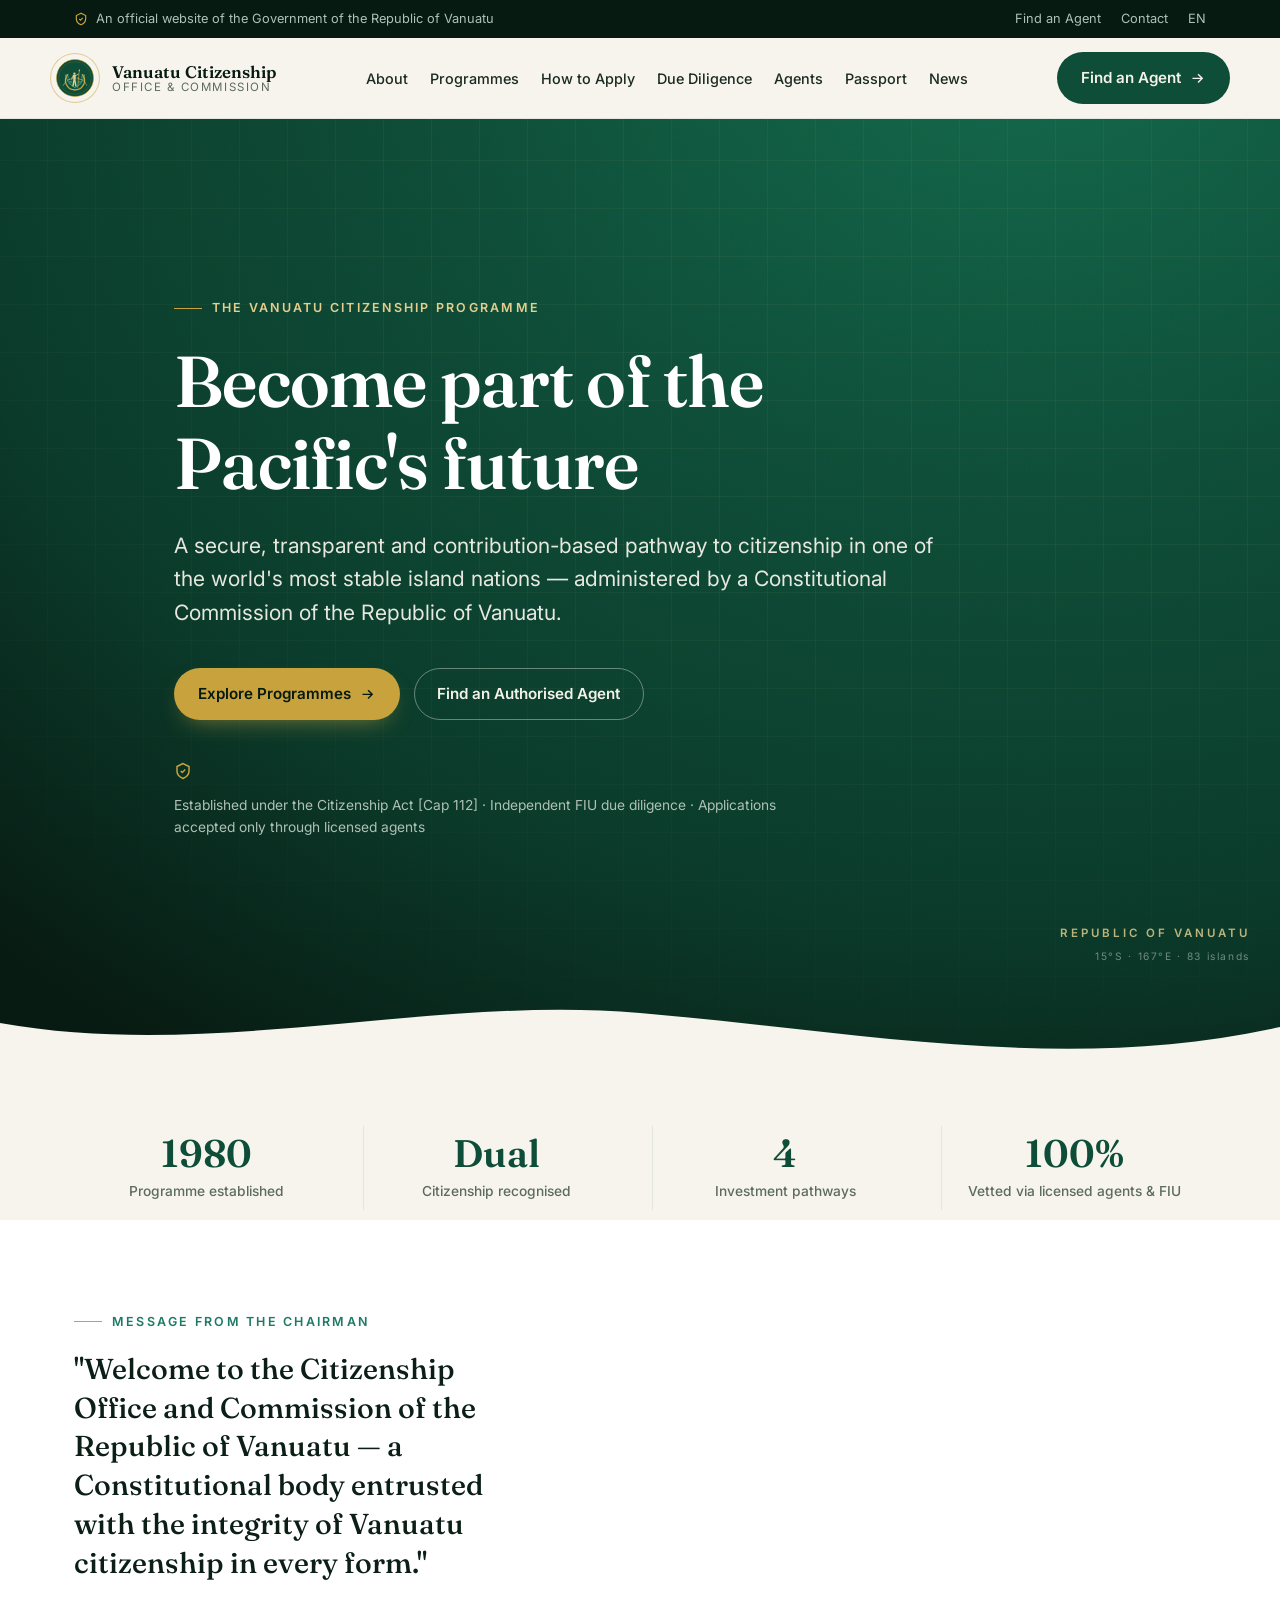
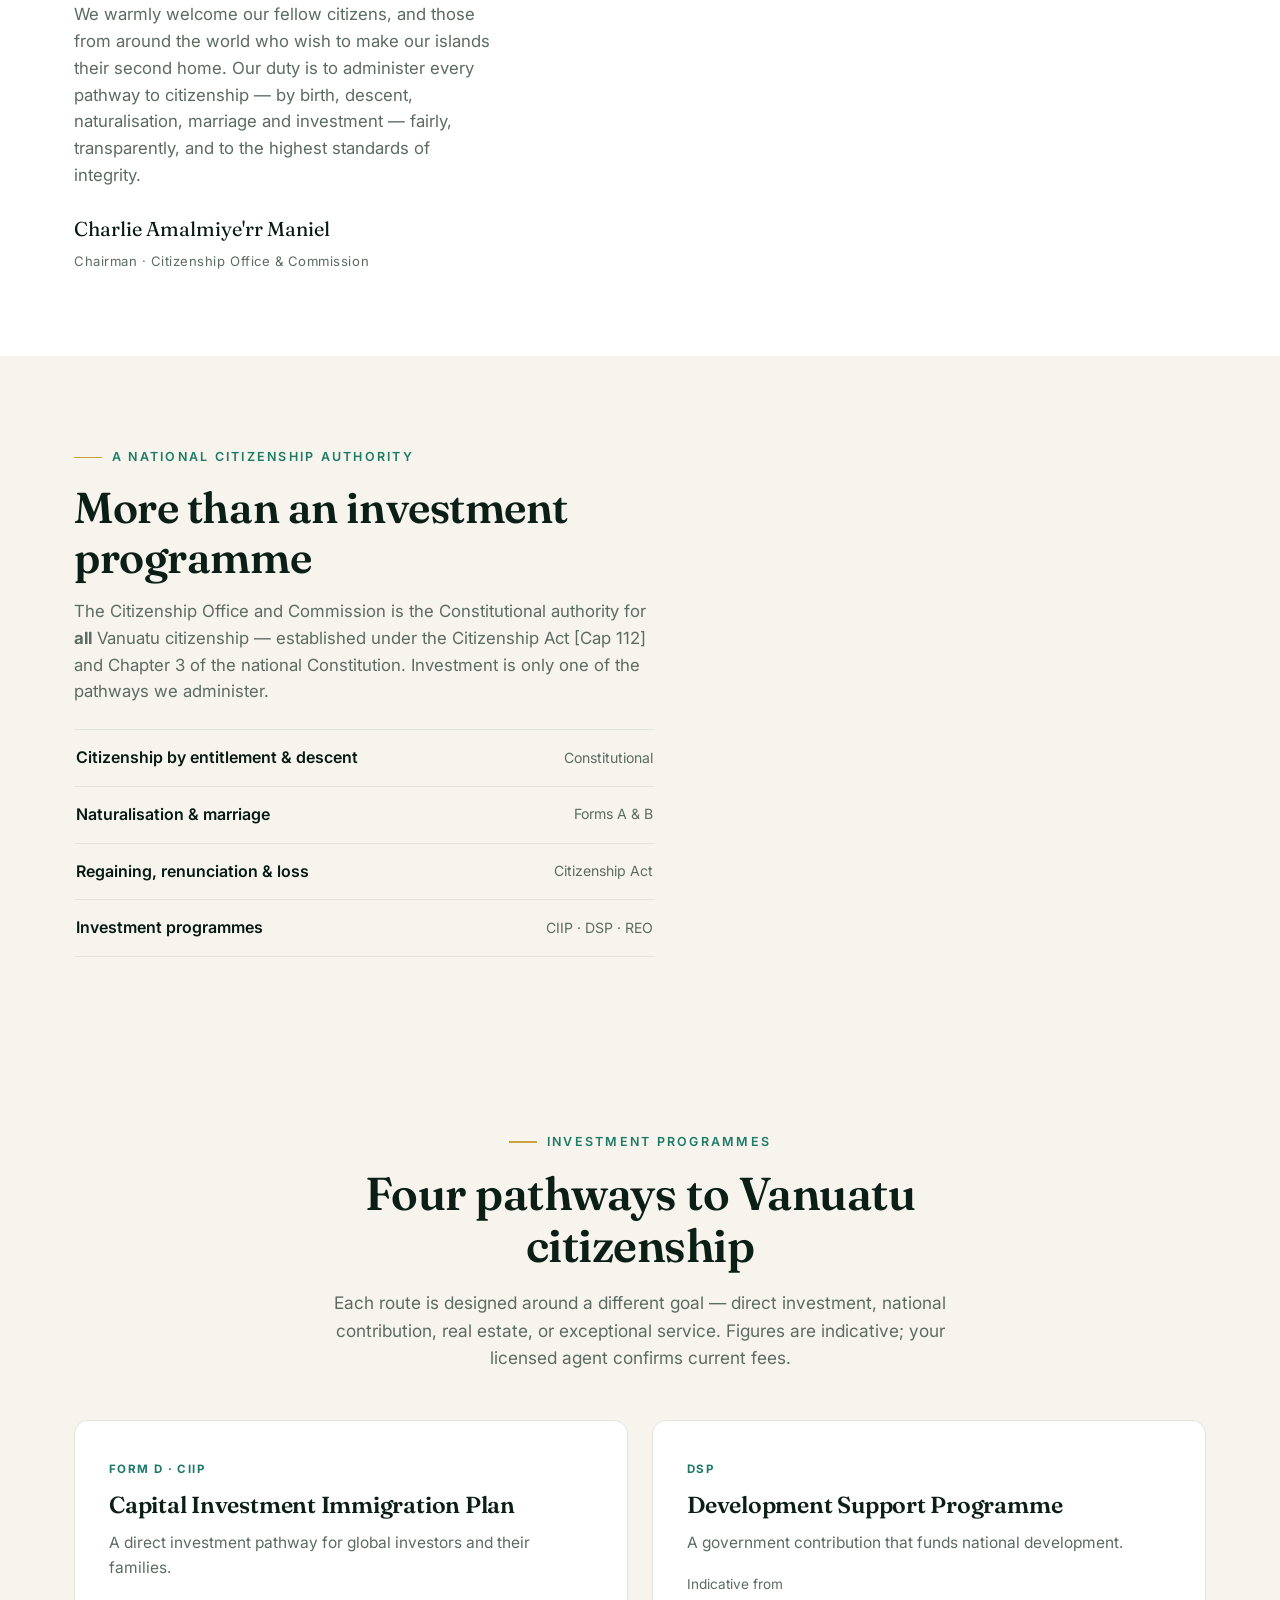
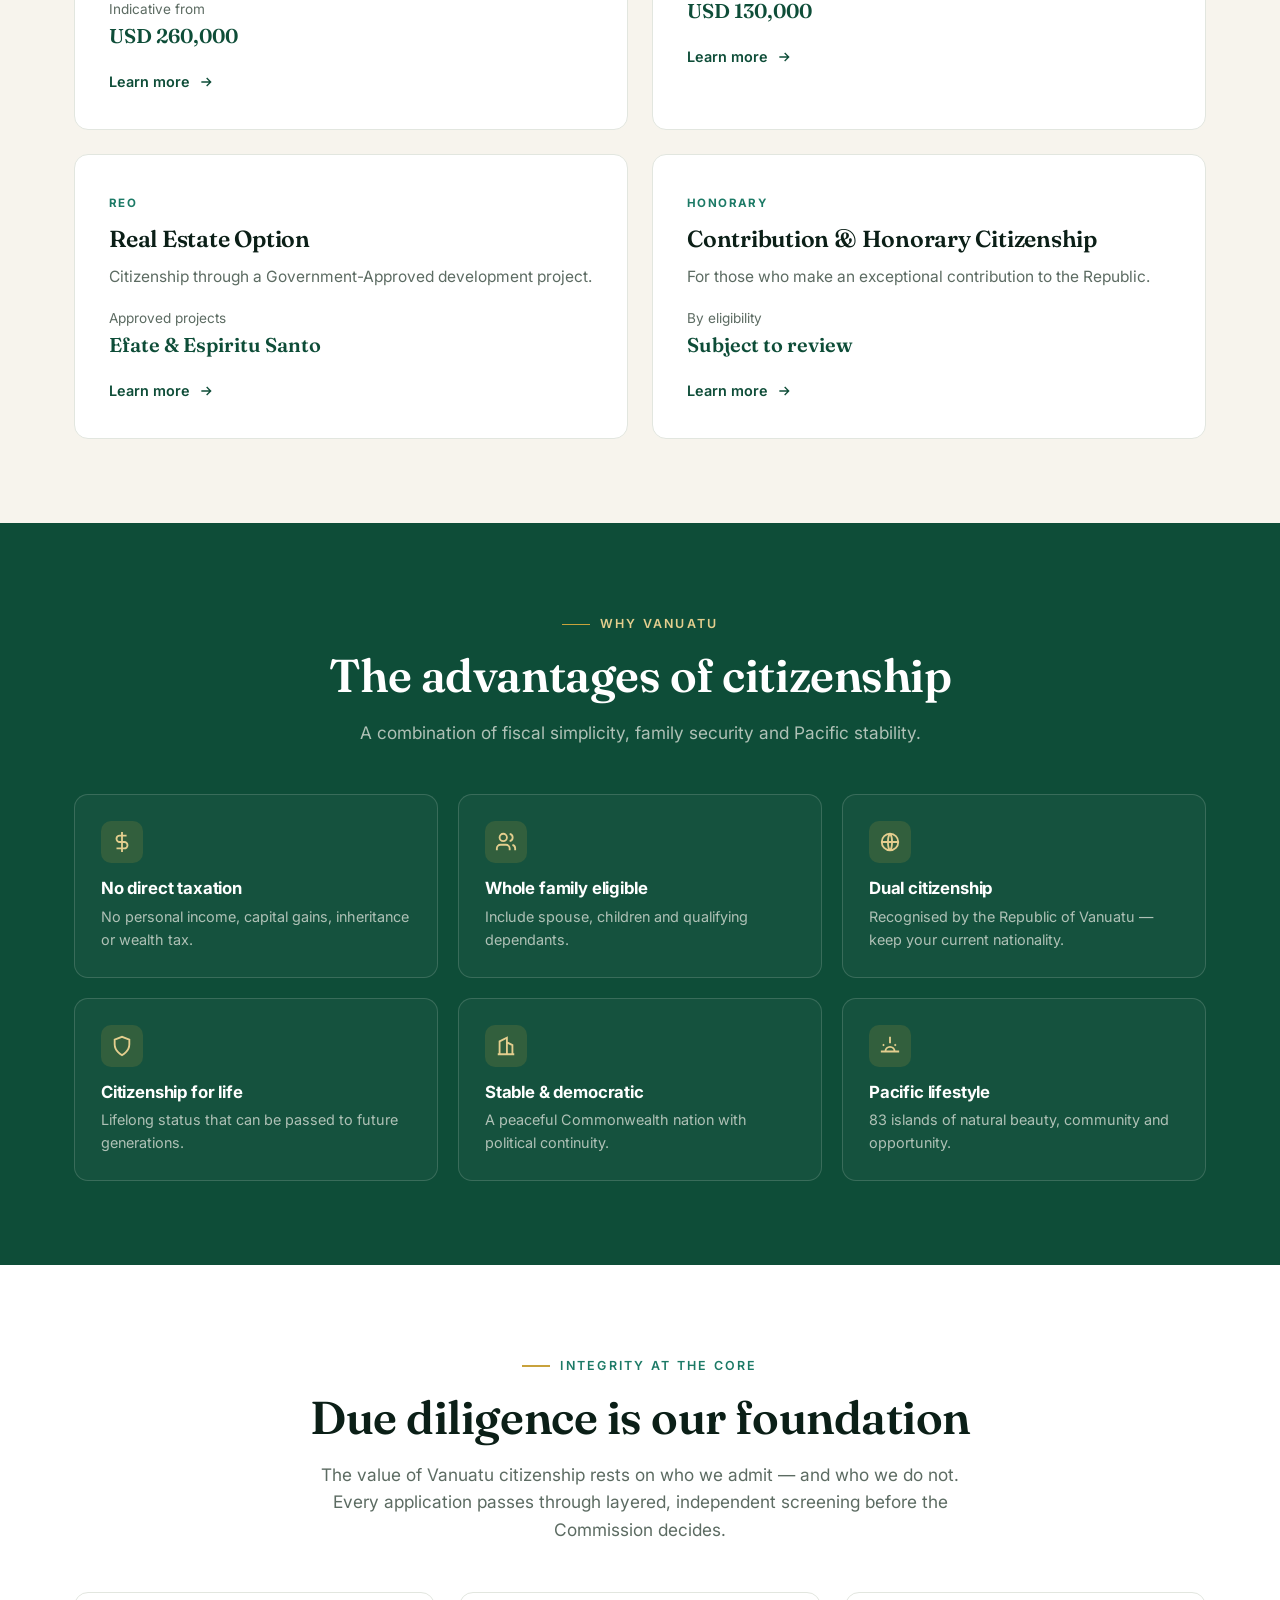
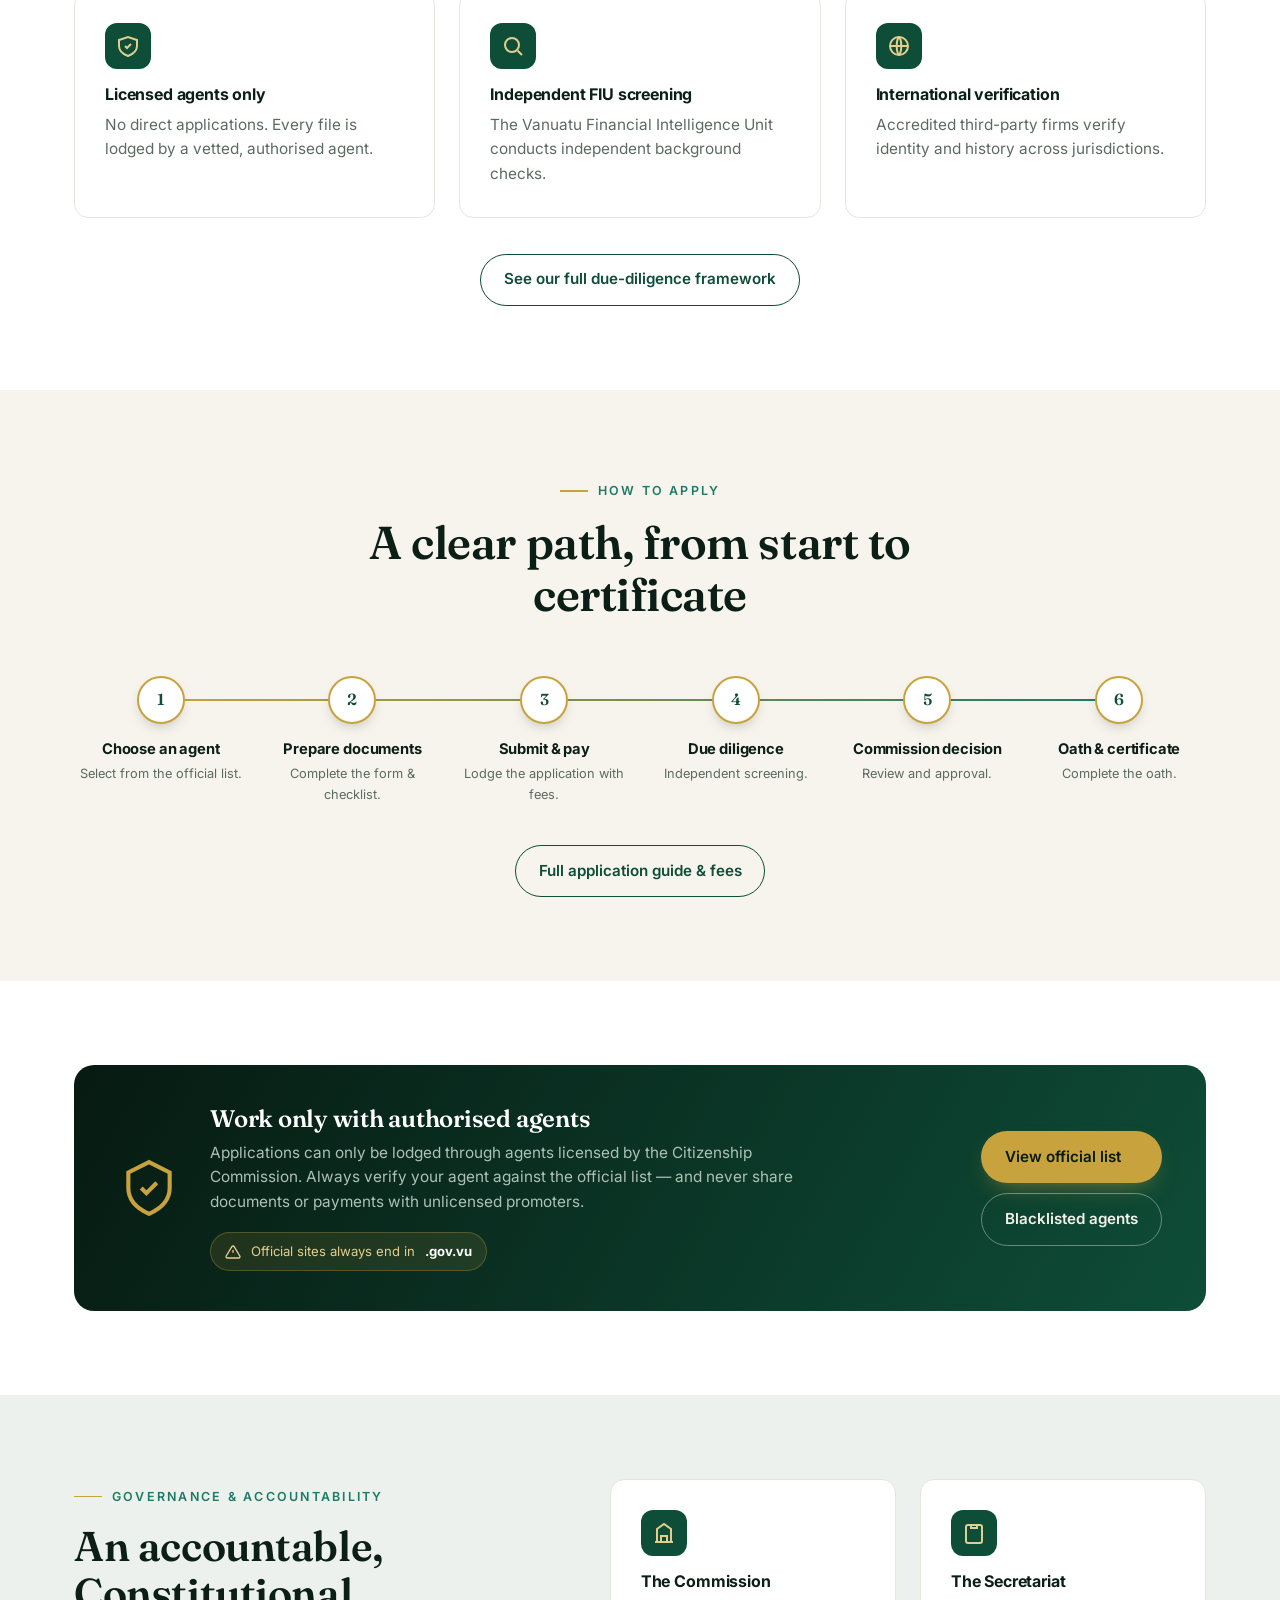
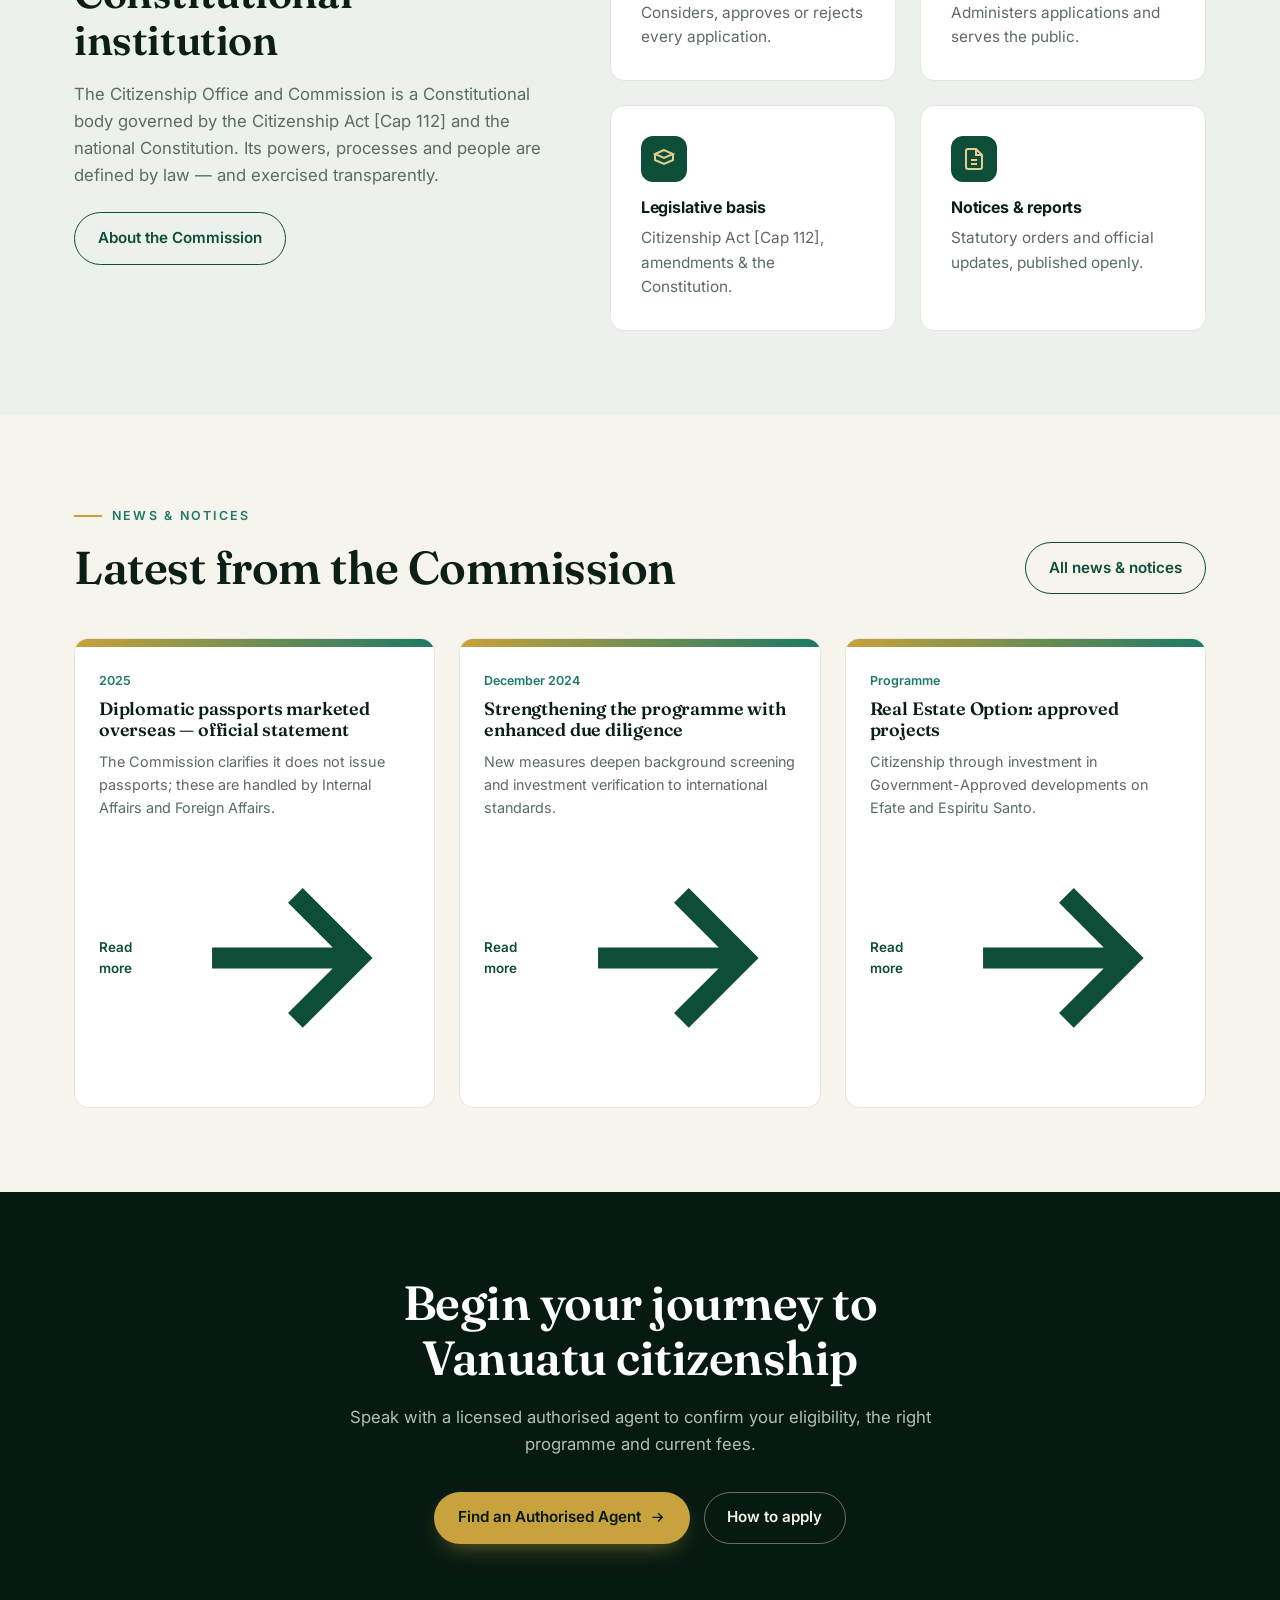
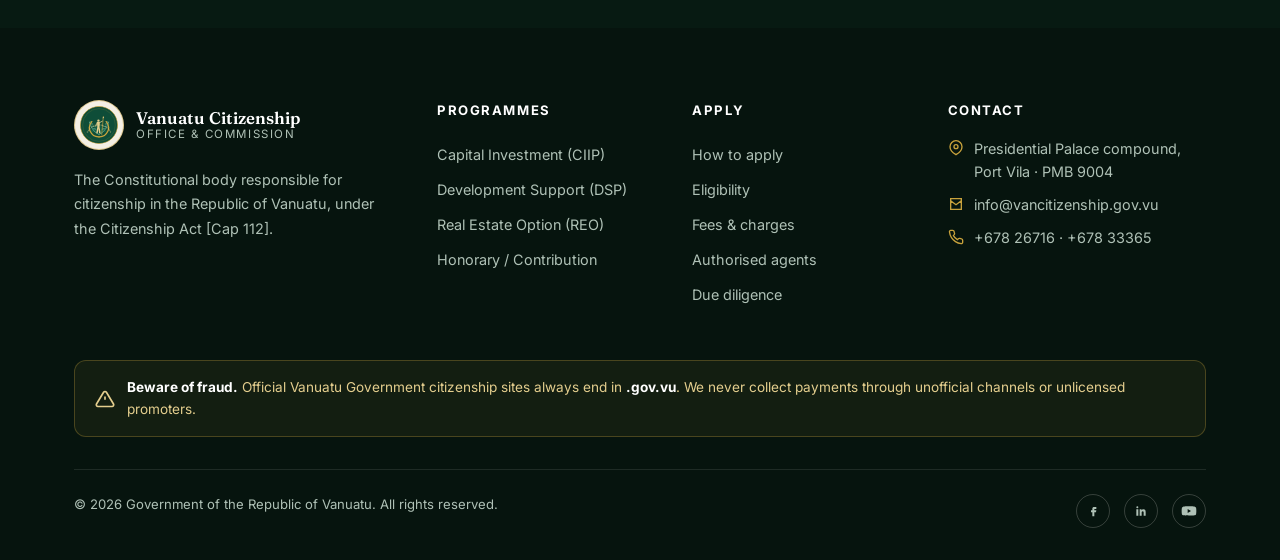
==== index.html @ 95df0a46 "Vanuatu Citizenship Office website — initial redesign" ====
<!DOCTYPE html>
<html lang="en">
<head>
<meta charset="UTF-8" />
<meta name="viewport" content="width=device-width, initial-scale=1.0" />
<title>Vanuatu Citizenship Programme — Citizenship Office &amp; Commission</title>
<meta name="description" content="The official Vanuatu Citizenship Programme — a secure, transparent and contribution-based pathway to citizenship in the Republic of Vanuatu. A Constitutional Commission under the Citizenship Act [Cap 112]." />
<link rel="preconnect" href="https://fonts.googleapis.com" />
<link rel="preconnect" href="https://fonts.gstatic.com" crossorigin />
<link href="https://fonts.googleapis.com/css2?family=Fraunces:opsz,wght@9..144,400;9..144,500;9..144,600;9..144,700&family=Inter:wght@400;500;600;700&display=swap" rel="stylesheet" />
<link rel="stylesheet" href="assets/styles.css" />
</head>
<body>
<a class="skip" href="#main">Skip to content</a>

<!-- Government utility bar -->
<div class="gov">
  <div class="container">
    <span class="gov-official">
      <svg viewBox="0 0 24 24" fill="none" stroke="currentColor" stroke-width="2"><path d="M12 2 4 6v6c0 5 3.5 8 8 10 4.5-2 8-5 8-10V6l-8-4Z"/><path d="m9 12 2 2 4-4"/></svg>
      An official website of the Government of the Republic of Vanuatu
    </span>
    <span class="gov-links">
      <a href="agents.html">Find an Agent</a>
      <a href="contact.html">Contact</a>
      <a href="#" aria-label="Language: English">EN</a>
    </span>
  </div>
</div>

<!-- Header -->
<header class="site" id="top">
  <div class="container nav">
    <a class="brand" href="index.html" aria-label="Vanuatu Citizenship Office and Commission — Home">
      <img class="seal" src="https://commons.wikimedia.org/wiki/Special:FilePath/Coat_of_arms_of_Vanuatu.svg" onerror="this.onerror=null;this.src='assets/coat-of-arms.svg'" alt="Coat of Arms of the Republic of Vanuatu" />
      <span class="brand-txt"><b>Vanuatu Citizenship</b><span>Office &amp; Commission</span></span>
    </a>
    <nav class="menu" aria-label="Primary">
      <a data-nav="about.html" href="about.html">About</a>
      <a data-nav="programmes.html" href="programmes.html">Programmes</a>
      <a data-nav="how-to-apply.html" href="how-to-apply.html">How to Apply</a>
      <a data-nav="due-diligence.html" href="due-diligence.html">Due Diligence</a>
      <a data-nav="agents.html" href="agents.html">Agents</a>
      <a data-nav="passport.html" href="passport.html">Passport</a>
      <a data-nav="news.html" href="news.html">News</a>
    </nav>
    <div class="nav-cta">
      <a class="btn btn-dark" href="agents.html">Find an Agent
        <svg viewBox="0 0 24 24" fill="none" stroke="currentColor" stroke-width="2"><path d="M5 12h14M13 6l6 6-6 6"/></svg>
      </a>
      <button class="hamburger" id="open-menu" aria-label="Open menu" aria-expanded="false">
        <svg viewBox="0 0 24 24" fill="none" stroke="currentColor" stroke-width="2"><path d="M3 6h18M3 12h18M3 18h18"/></svg>
      </button>
    </div>
  </div>
</header>

<!-- Mobile panel -->
<div class="mpanel" id="mpanel" aria-hidden="true">
  <div class="mtop">
    <span class="brand-txt"><b style="color:#fff;font-family:var(--serif)">Vanuatu Citizenship</b></span>
    <button class="mclose" id="close-menu" aria-label="Close menu"><svg viewBox="0 0 24 24" fill="none" stroke="currentColor" stroke-width="2"><path d="M6 6l12 12M18 6 6 18"/></svg></button>
  </div>
  <nav aria-label="Mobile">
    <a href="about.html">About</a>
    <a href="programmes.html">Programmes</a>
    <a href="how-to-apply.html">How to Apply</a>
    <a href="due-diligence.html">Due Diligence</a>
    <a href="agents.html">Authorised Agents</a>
    <a href="passport.html">Passport</a>
    <a href="news.html">News</a>
    <a href="contact.html">Contact</a>
  </nav>
  <a class="btn btn-gold" href="agents.html">Find an Authorised Agent</a>
</div>

<main id="main">

<!-- Hero -->
<section class="hero" aria-labelledby="hero-h">
  <div class="hero-grain"></div>
  <img class="hero-map" src="https://cdn.jsdelivr.net/gh/djaiss/mapsicon@master/all/vu/vector.svg" alt="" aria-hidden="true" onerror="this.style.display='none'" />
  <div class="hero-coords"><b>Republic of Vanuatu</b><span>15°S · 167°E · 83 islands</span></div>
  <div class="container">
    <span class="eyebrow">The Vanuatu Citizenship Programme</span>
    <h1 id="hero-h">Become part of the Pacific's future</h1>
    <p class="lead">A secure, transparent and contribution-based pathway to citizenship in one of the world's most stable island nations — administered by a Constitutional Commission of the Republic of Vanuatu.</p>
    <div class="hero-actions">
      <a class="btn btn-gold" href="programmes.html">Explore Programmes
        <svg viewBox="0 0 24 24" fill="none" stroke="currentColor" stroke-width="2"><path d="M5 12h14M13 6l6 6-6 6"/></svg>
      </a>
      <a class="btn btn-ghost" href="agents.html">Find an Authorised Agent</a>
    </div>
    <p class="hero-assure">
      <svg viewBox="0 0 24 24" fill="none" stroke="currentColor" stroke-width="2"><path d="M12 2 4 6v6c0 5 3.5 8 8 10 4.5-2 8-5 8-10V6l-8-4Z"/><path d="m9 12 2 2 4-4"/></svg>
      Established under the Citizenship Act [Cap 112] · Independent FIU due diligence · Applications accepted only through licensed agents
    </p>
  </div>
  <div class="wave" aria-hidden="true"><svg viewBox="0 0 1440 90" preserveAspectRatio="none"><path fill="#F7F4ED" d="M0 90 V40 C240 78 480 12 720 30 C960 48 1200 92 1440 44 V90 Z"/></svg></div>
</section>

<!-- Trust strip -->
<div class="trust"><div class="container"><div class="trust-grid reveal">
  <div class="stat"><div class="num">1980</div><div class="lab">Programme established</div></div>
  <div class="stat"><div class="num">Dual</div><div class="lab">Citizenship recognised</div></div>
  <div class="stat"><div class="num">4</div><div class="lab">Investment pathways</div></div>
  <div class="stat"><div class="num">100%</div><div class="lab">Vetted via licensed agents &amp; FIU</div></div>
</div></div></div>

<!-- Message from the Chairman -->
<section class="bg-paper">
  <div class="container">
    <div class="layout" style="grid-template-columns:.78fr 1.22fr;gap:56px;align-items:center">
      <figure class="reveal" style="margin:0">
        <div class="framed portrait"><img src="https://vancitizenship.gov.vu/images/charlie_maniel.jpg" alt="Hon. Charlie Amalmiye'rr Maniel, Chairman of the Citizenship Office and Commission" loading="lazy" onerror="this.closest('figure').style.display='none'" /></div>
        <figcaption class="figcap"><b>Hon. Charlie Amalmiye'rr Maniel</b>Chairman · Citizenship Office &amp; Commission</figcaption>
      </figure>
      <div class="reveal">
        <span class="eyebrow" style="color:var(--teal)">Message from the Chairman</span>
        <p class="lead-serif" style="margin-top:18px">"Welcome to the Citizenship Office and Commission of the Republic of Vanuatu — a Constitutional body entrusted with the integrity of Vanuatu citizenship in every form."</p>
        <p style="margin-top:18px;color:var(--muted);font-size:1.05rem">We warmly welcome our fellow citizens, and those from around the world who wish to make our islands their second home. Our duty is to administer every pathway to citizenship — by birth, descent, naturalisation, marriage and investment — fairly, transparently, and to the highest standards of integrity.</p>
        <div class="signature">Charlie Amalmiye'rr Maniel<span>Chairman · Citizenship Office &amp; Commission</span></div>
      </div>
    </div>
  </div>
</section>

<!-- A national citizenship authority -->
<section class="bg-sand">
  <div class="container">
    <div class="layout" style="grid-template-columns:1.08fr .92fr;gap:56px;align-items:center">
      <div class="reveal">
        <span class="eyebrow" style="color:var(--teal)">A national citizenship authority</span>
        <h2 style="font-size:clamp(1.9rem,3.4vw,2.7rem);margin-top:16px">More than an investment programme</h2>
        <p style="margin-top:16px;color:var(--muted);font-size:1.05rem">The Citizenship Office and Commission is the Constitutional authority for <strong>all</strong> Vanuatu citizenship — established under the Citizenship Act [Cap 112] and Chapter 3 of the national Constitution. Investment is only one of the pathways we administer.</p>
        <nav class="mandate-list" aria-label="Pathways to Vanuatu citizenship">
          <a href="programmes.html#ordinary"><span>Citizenship by entitlement &amp; descent</span><em>Constitutional</em></a>
          <a href="how-to-apply.html#eligibility"><span>Naturalisation &amp; marriage</span><em>Forms A &amp; B</em></a>
          <a href="how-to-apply.html#status"><span>Regaining, renunciation &amp; loss</span><em>Citizenship Act</em></a>
          <a href="programmes.html"><span>Investment programmes</span><em>CIIP · DSP · REO</em></a>
        </nav>
      </div>
      <figure class="framed ratio-43 reveal" style="margin:0">
        <img src="https://vancitizenship.gov.vu/images/front_image.jpeg" alt="A Vanuatu Citizenship Certificate" loading="lazy" onerror="this.closest('figure').style.display='none'" />
      </figure>
    </div>
  </div>
</section>

<!-- Programmes -->
<section class="bg-sand">
  <div class="container">
    <div class="sec-head center reveal">
      <span class="eyebrow">Investment Programmes</span>
      <h2>Four pathways to Vanuatu citizenship</h2>
      <p>Each route is designed around a different goal — direct investment, national contribution, real estate, or exceptional service. Figures are indicative; your licensed agent confirms current fees.</p>
    </div>
    <div class="cardgrid cols-2" style="margin-top:48px">
      <a class="prog reveal" href="programmes.html#ciip"><span class="tag">Form D · CIIP</span><h3>Capital Investment Immigration Plan</h3><p>A direct investment pathway for global investors and their families.</p><div class="from">Indicative from<b>USD 260,000</b></div><span class="more">Learn more <svg viewBox="0 0 24 24" fill="none" stroke="currentColor" stroke-width="2"><path d="M5 12h14M13 6l6 6-6 6"/></svg></span></a>
      <a class="prog reveal" href="programmes.html#dsp"><span class="tag">DSP</span><h3>Development Support Programme</h3><p>A government contribution that funds national development.</p><div class="from">Indicative from<b>USD 130,000</b></div><span class="more">Learn more <svg viewBox="0 0 24 24" fill="none" stroke="currentColor" stroke-width="2"><path d="M5 12h14M13 6l6 6-6 6"/></svg></span></a>
      <a class="prog reveal" href="programmes.html#reo"><span class="tag">REO</span><h3>Real Estate Option</h3><p>Citizenship through a Government-Approved development project.</p><div class="from">Approved projects<b>Efate &amp; Espiritu Santo</b></div><span class="more">Learn more <svg viewBox="0 0 24 24" fill="none" stroke="currentColor" stroke-width="2"><path d="M5 12h14M13 6l6 6-6 6"/></svg></span></a>
      <a class="prog reveal" href="programmes.html#honorary"><span class="tag">Honorary</span><h3>Contribution &amp; Honorary Citizenship</h3><p>For those who make an exceptional contribution to the Republic.</p><div class="from">By eligibility<b>Subject to review</b></div><span class="more">Learn more <svg viewBox="0 0 24 24" fill="none" stroke="currentColor" stroke-width="2"><path d="M5 12h14M13 6l6 6-6 6"/></svg></span></a>
    </div>
  </div>
</section>

<!-- Why Vanuatu -->
<section class="bg-green" style="position:relative;overflow:hidden">
  <svg class="hero-y" viewBox="0 0 100 100" aria-hidden="true" style="opacity:.08;left:-10%;bottom:-20%;top:auto;right:auto;width:50%"><path d="M50 8 L50 52 L20 86 M50 52 L80 86" fill="none" stroke="#C8A23C" stroke-width="2.5" stroke-linecap="round"/></svg>
  <div class="container" style="position:relative;z-index:2">
    <div class="sec-head center reveal"><span class="eyebrow">Why Vanuatu</span><h2>The advantages of citizenship</h2><p>A combination of fiscal simplicity, family security and Pacific stability.</p></div>
    <div class="darkgrid cols-3" style="margin-top:48px">
      <div class="darkcell reveal"><span class="ic"><svg viewBox="0 0 24 24" fill="none" stroke="currentColor" stroke-width="2"><path d="M12 1v22M17 5H9.5a3.5 3.5 0 0 0 0 7h5a3.5 3.5 0 0 1 0 7H6"/></svg></span><h4>No direct taxation</h4><p>No personal income, capital gains, inheritance or wealth tax.</p></div>
      <div class="darkcell reveal"><span class="ic"><svg viewBox="0 0 24 24" fill="none" stroke="currentColor" stroke-width="2"><path d="M16 21v-2a4 4 0 0 0-4-4H6a4 4 0 0 0-4 4v2"/><circle cx="9" cy="7" r="4"/><path d="M22 21v-2a4 4 0 0 0-3-3.87M16 3.13A4 4 0 0 1 16 11"/></svg></span><h4>Whole family eligible</h4><p>Include spouse, children and qualifying dependants.</p></div>
      <div class="darkcell reveal"><span class="ic"><svg viewBox="0 0 24 24" fill="none" stroke="currentColor" stroke-width="2"><circle cx="12" cy="12" r="9"/><path d="M3 12h18M12 3c3 3 3 15 0 18M12 3c-3 3-3 15 0 18"/></svg></span><h4>Dual citizenship</h4><p>Recognised by the Republic of Vanuatu — keep your current nationality.</p></div>
      <div class="darkcell reveal"><span class="ic"><svg viewBox="0 0 24 24" fill="none" stroke="currentColor" stroke-width="2"><path d="M12 22s8-4 8-12V5l-8-3-8 3v5c0 8 8 12 8 12Z"/></svg></span><h4>Citizenship for life</h4><p>Lifelong status that can be passed to future generations.</p></div>
      <div class="darkcell reveal"><span class="ic"><svg viewBox="0 0 24 24" fill="none" stroke="currentColor" stroke-width="2"><path d="M3 21h18M5 21V7l8-4v18M19 21V11l-6-3"/></svg></span><h4>Stable &amp; democratic</h4><p>A peaceful Commonwealth nation with political continuity.</p></div>
      <div class="darkcell reveal"><span class="ic"><svg viewBox="0 0 24 24" fill="none" stroke="currentColor" stroke-width="2"><path d="M17 18a5 5 0 0 0-10 0M12 2v7M4.2 10.2l1.4 1.4M18.4 10.2 17 11.6M2 18h20"/></svg></span><h4>Pacific lifestyle</h4><p>83 islands of natural beauty, community and opportunity.</p></div>
    </div>
  </div>
</section>

<!-- Due diligence -->
<section class="bg-paper">
  <div class="container">
    <div class="sec-head center reveal"><span class="eyebrow">Integrity at the core</span><h2>Due diligence is our foundation</h2><p>The value of Vanuatu citizenship rests on who we admit — and who we do not. Every application passes through layered, independent screening before the Commission decides.</p></div>
    <div class="cardgrid cols-3" style="margin-top:48px">
      <div class="card reveal"><span class="ic"><svg viewBox="0 0 24 24" fill="none" stroke="currentColor" stroke-width="2"><path d="M9 12l2 2 4-4"/><path d="M21 12c0 5-3.5 8-9 10-5.5-2-9-5-9-10V6l9-3 9 3Z"/></svg></span><h4>Licensed agents only</h4><p>No direct applications. Every file is lodged by a vetted, authorised agent.</p></div>
      <div class="card reveal"><span class="ic"><svg viewBox="0 0 24 24" fill="none" stroke="currentColor" stroke-width="2"><circle cx="11" cy="11" r="7"/><path d="m21 21-4.3-4.3"/></svg></span><h4>Independent FIU screening</h4><p>The Vanuatu Financial Intelligence Unit conducts independent background checks.</p></div>
      <div class="card reveal"><span class="ic"><svg viewBox="0 0 24 24" fill="none" stroke="currentColor" stroke-width="2"><circle cx="12" cy="12" r="9"/><path d="M3 12h18M12 3c3 3 3 15 0 18M12 3c-3 3-3 15 0 18"/></svg></span><h4>International verification</h4><p>Accredited third-party firms verify identity and history across jurisdictions.</p></div>
    </div>
    <div class="center" style="margin-top:36px"><a class="btn btn-outline reveal" href="due-diligence.html">See our full due-diligence framework</a></div>
  </div>
</section>

<!-- Process -->
<section class="bg-sand">
  <div class="container">
    <div class="sec-head center reveal"><span class="eyebrow">How to apply</span><h2>A clear path, from start to certificate</h2></div>
    <div class="steps rowline" style="margin-top:54px">
      <div class="step reveal"><div class="dot">1</div><h4>Choose an agent</h4><p>Select from the official list.</p></div>
      <div class="step reveal"><div class="dot">2</div><h4>Prepare documents</h4><p>Complete the form &amp; checklist.</p></div>
      <div class="step reveal"><div class="dot">3</div><h4>Submit &amp; pay</h4><p>Lodge the application with fees.</p></div>
      <div class="step reveal"><div class="dot">4</div><h4>Due diligence</h4><p>Independent screening.</p></div>
      <div class="step reveal"><div class="dot">5</div><h4>Commission decision</h4><p>Review and approval.</p></div>
      <div class="step reveal"><div class="dot">6</div><h4>Oath &amp; certificate</h4><p>Complete the oath.</p></div>
    </div>
    <div class="center" style="margin-top:40px"><a class="btn btn-outline reveal" href="how-to-apply.html">Full application guide &amp; fees</a></div>
  </div>
</section>

<!-- Agents callout -->
<section class="bg-paper">
  <div class="container">
    <div class="agents-card reveal">
      <svg class="shield" viewBox="0 0 24 24" fill="none" stroke="currentColor" stroke-width="1.6"><path d="M12 2 4 6v6c0 5 3.5 8 8 10 4.5-2 8-5 8-10V6l-8-4Z"/><path d="m9 12 2 2 4-4"/></svg>
      <div>
        <h3>Work only with authorised agents</h3>
        <p>Applications can only be lodged through agents licensed by the Citizenship Commission. Always verify your agent against the official list — and never share documents or payments with unlicensed promoters.</p>
        <span class="warnline"><svg viewBox="0 0 24 24" fill="none" stroke="currentColor" stroke-width="2"><path d="M12 9v4M12 17h.01M10.3 3.9 1.8 18a2 2 0 0 0 1.7 3h17a2 2 0 0 0 1.7-3L13.7 3.9a2 2 0 0 0-3.4 0Z"/></svg> Official sites always end in <strong style="color:#fff">.gov.vu</strong></span>
      </div>
      <div class="ac-actions"><a class="btn btn-gold" href="agents.html">View official list</a><a class="btn btn-ghost" href="agents.html#blacklist">Blacklisted agents</a></div>
    </div>
  </div>
</section>

<!-- Governance -->
<section class="bg-mist">
  <div class="container">
    <figure class="photo-band reveal" style="margin:0 0 44px">
      <img src="https://vancitizenship.gov.vu/images/citizenshipoffice-staff.jpeg" alt="The staff of the Vanuatu Citizenship Office and Commission" loading="lazy" onerror="this.closest('figure').style.display='none'" />
      <figcaption><b>The Citizenship Office &amp; Commission</b>Serving the Republic of Vanuatu from Port Vila, under the motto <em>Long God Yumi Stanap</em></figcaption>
    </figure>
    <div class="layout" style="grid-template-columns:.9fr 1.1fr">
      <div class="reveal">
        <span class="eyebrow" style="color:var(--teal)">Governance &amp; accountability</span>
        <h2 style="font-size:clamp(1.8rem,3.4vw,2.6rem);margin-top:16px">An accountable, Constitutional institution</h2>
        <p style="margin-top:16px;color:var(--muted);font-size:1.05rem">The Citizenship Office and Commission is a Constitutional body governed by the Citizenship Act [Cap 112] and the national Constitution. Its powers, processes and people are defined by law — and exercised transparently.</p>
        <a class="btn btn-outline" style="margin-top:24px" href="about.html">About the Commission</a>
      </div>
      <div class="cardgrid cols-2 reveal">
        <div class="card"><span class="ic"><svg viewBox="0 0 24 24" fill="none" stroke="currentColor" stroke-width="2"><path d="M3 21h18M5 21V8l7-5 7 5v13M9 21v-6h6v6"/></svg></span><h4>The Commission</h4><p>Considers, approves or rejects every application.</p></div>
        <div class="card"><span class="ic"><svg viewBox="0 0 24 24" fill="none" stroke="currentColor" stroke-width="2"><path d="M16 4h2a2 2 0 0 1 2 2v14a2 2 0 0 1-2 2H6a2 2 0 0 1-2-2V6a2 2 0 0 1 2-2h2M9 4h6v3H9z"/></svg></span><h4>The Secretariat</h4><p>Administers applications and serves the public.</p></div>
        <div class="card"><span class="ic"><svg viewBox="0 0 24 24" fill="none" stroke="currentColor" stroke-width="2"><path d="M12 3 3 7l9 4 9-4-9-4ZM3 7v6l9 4 9-4V7"/></svg></span><h4>Legislative basis</h4><p>Citizenship Act [Cap 112], amendments &amp; the Constitution.</p></div>
        <div class="card"><span class="ic"><svg viewBox="0 0 24 24" fill="none" stroke="currentColor" stroke-width="2"><path d="M14 2H6a2 2 0 0 0-2 2v16a2 2 0 0 0 2 2h12a2 2 0 0 0 2-2V8l-6-6ZM14 2v6h6M9 13h6M9 17h6"/></svg></span><h4>Notices &amp; reports</h4><p>Statutory orders and official updates, published openly.</p></div>
      </div>
    </div>
  </div>
</section>

<!-- News -->
<section class="bg-sand">
  <div class="container">
    <div class="reveal" style="display:flex;justify-content:space-between;align-items:flex-end;gap:24px;flex-wrap:wrap">
      <div class="sec-head"><span class="eyebrow">News &amp; notices</span><h2>Latest from the Commission</h2></div>
      <a class="btn btn-outline" href="news.html">All news &amp; notices</a>
    </div>
    <div class="cardgrid cols-3" style="margin-top:44px">
      <a class="ncard reveal" href="news.html#n105"><div class="nthumb"></div><div class="nbody"><span class="date">2025</span><h4>Diplomatic passports marketed overseas — official statement</h4><p>The Commission clarifies it does not issue passports; these are handled by Internal Affairs and Foreign Affairs.</p><span class="more">Read more <svg viewBox="0 0 24 24" fill="none" stroke="currentColor" stroke-width="2"><path d="M5 12h14M13 6l6 6-6 6"/></svg></span></div></a>
      <a class="ncard reveal" href="news.html#n103"><div class="nthumb"></div><div class="nbody"><span class="date">December 2024</span><h4>Strengthening the programme with enhanced due diligence</h4><p>New measures deepen background screening and investment verification to international standards.</p><span class="more">Read more <svg viewBox="0 0 24 24" fill="none" stroke="currentColor" stroke-width="2"><path d="M5 12h14M13 6l6 6-6 6"/></svg></span></div></a>
      <a class="ncard reveal" href="news.html#n101"><div class="nthumb"></div><div class="nbody"><span class="date">Programme</span><h4>Real Estate Option: approved projects</h4><p>Citizenship through investment in Government-Approved developments on Efate and Espiritu Santo.</p><span class="more">Read more <svg viewBox="0 0 24 24" fill="none" stroke="currentColor" stroke-width="2"><path d="M5 12h14M13 6l6 6-6 6"/></svg></span></div></a>
    </div>
  </div>
</section>

<!-- CTA -->
<section class="cta">
  <svg class="hero-y" viewBox="0 0 100 100" aria-hidden="true"><path d="M50 8 L50 52 L20 86 M50 52 L80 86" fill="none" stroke="#C8A23C" stroke-width="2.5" stroke-linecap="round"/></svg>
  <div class="container">
    <h2 class="reveal">Begin your journey to Vanuatu citizenship</h2>
    <p class="reveal">Speak with a licensed authorised agent to confirm your eligibility, the right programme and current fees.</p>
    <div class="cta-actions reveal"><a class="btn btn-gold" href="agents.html">Find an Authorised Agent <svg viewBox="0 0 24 24" fill="none" stroke="currentColor" stroke-width="2"><path d="M5 12h14M13 6l6 6-6 6"/></svg></a><a class="btn btn-ghost" href="how-to-apply.html">How to apply</a></div>
  </div>
</section>

</main>

<!-- Footer -->
<footer class="site" id="contact">
  <div class="container">
    <div class="foot-grid">
      <div class="foot-brand">
        <div class="brand">
          <img class="seal" src="https://commons.wikimedia.org/wiki/Special:FilePath/Coat_of_arms_of_Vanuatu.svg" onerror="this.onerror=null;this.src='assets/coat-of-arms.svg'" alt="Coat of Arms of the Republic of Vanuatu" />
          <span class="brand-txt"><b>Vanuatu Citizenship</b><span>Office &amp; Commission</span></span>
        </div>
        <p>The Constitutional body responsible for citizenship in the Republic of Vanuatu, under the Citizenship Act [Cap 112].</p>
      </div>
      <div class="foot-col"><h5>Programmes</h5><a href="programmes.html#ciip">Capital Investment (CIIP)</a><a href="programmes.html#dsp">Development Support (DSP)</a><a href="programmes.html#reo">Real Estate Option (REO)</a><a href="programmes.html#honorary">Honorary / Contribution</a></div>
      <div class="foot-col"><h5>Apply</h5><a href="how-to-apply.html">How to apply</a><a href="how-to-apply.html#eligibility">Eligibility</a><a href="how-to-apply.html#fees">Fees &amp; charges</a><a href="agents.html">Authorised agents</a><a href="due-diligence.html">Due diligence</a></div>
      <div class="foot-col foot-contact"><h5>Contact</h5>
        <p><svg viewBox="0 0 24 24" fill="none" stroke="currentColor" stroke-width="2"><path d="M21 10c0 7-9 12-9 12s-9-5-9-12a9 9 0 0 1 18 0Z"/><circle cx="12" cy="10" r="3"/></svg> Presidential Palace compound, Port Vila · PMB 9004</p>
        <p><svg viewBox="0 0 24 24" fill="none" stroke="currentColor" stroke-width="2"><path d="M4 4h16v16H4zM4 7l8 6 8-6"/></svg> info@vancitizenship.gov.vu</p>
        <p><svg viewBox="0 0 24 24" fill="none" stroke="currentColor" stroke-width="2"><path d="M22 16.9v3a2 2 0 0 1-2.2 2 19.8 19.8 0 0 1-8.6-3 19.5 19.5 0 0 1-6-6 19.8 19.8 0 0 1-3-8.6A2 2 0 0 1 4.1 2h3a2 2 0 0 1 2 1.7c.1.9.4 1.8.7 2.7a2 2 0 0 1-.5 2.1L8.1 9.9a16 16 0 0 0 6 6l1.4-1.2a2 2 0 0 1 2.1-.5c.9.3 1.8.6 2.7.7a2 2 0 0 1 1.7 2Z"/></svg> +678 26716 · +678 33365</p>
      </div>
    </div>
    <div class="foot-fraud">
      <svg viewBox="0 0 24 24" fill="none" stroke="currentColor" stroke-width="2"><path d="M12 9v4M12 17h.01M10.3 3.9 1.8 18a2 2 0 0 0 1.7 3h17a2 2 0 0 0 1.7-3L13.7 3.9a2 2 0 0 0-3.4 0Z"/></svg>
      <span><strong style="color:#fff">Beware of fraud.</strong> Official Vanuatu Government citizenship sites always end in <strong style="color:#fff">.gov.vu</strong>. We never collect payments through unofficial channels or unlicensed promoters.</span>
    </div>
    <div class="foot-bottom">
      <span>© <span id="year">2026</span> Government of the Republic of Vanuatu. All rights reserved.</span>
      <div class="foot-social">
        <a href="#" aria-label="Facebook"><svg viewBox="0 0 24 24" fill="currentColor"><path d="M14 9h3V6h-3c-2 0-3 1-3 3v2H9v3h2v6h3v-6h2.5l.5-3H14V9.5c0-.3.2-.5.5-.5Z"/></svg></a>
        <a href="#" aria-label="LinkedIn"><svg viewBox="0 0 24 24" fill="currentColor"><path d="M6.5 8A1.5 1.5 0 1 0 5 6.5 1.5 1.5 0 0 0 6.5 8ZM5 9.5h3V19H5ZM10 9.5h2.8v1.3h.05a3 3 0 0 1 2.7-1.5c2.9 0 3.45 1.9 3.45 4.4V19h-3v-4.2c0-1 0-2.3-1.4-2.3s-1.6 1.1-1.6 2.2V19h-3Z"/></svg></a>
        <a href="#" aria-label="YouTube"><svg viewBox="0 0 24 24" fill="currentColor"><path d="M23 12s0-3.2-.4-4.7a2.5 2.5 0 0 0-1.8-1.8C19.3 5 12 5 12 5s-7.3 0-8.8.5A2.5 2.5 0 0 0 1.4 7.3C1 8.8 1 12 1 12s0 3.2.4 4.7a2.5 2.5 0 0 0 1.8 1.8C4.7 19 12 19 12 19s7.3 0 8.8-.5a2.5 2.5 0 0 0 1.8-1.8C23 15.2 23 12 23 12Zm-13 3V9l5 3Z"/></svg></a>
      </div>
    </div>
  </div>
</footer>
<script src="assets/script.js"></script>
</body>
</html>
---- assets/styles.css ----
/* ============================================================
   Vanuatu Citizenship Office — Shared Design System
   Palette from the national flag (green / gold), premiumised.
   ============================================================ */
:root{
  --ink:#0B1F17; --green:#0E4D38; --green-700:#0A3A2A; --green-900:#071A12;
  --teal:#1C7A66; --gold:#C8A23C; --gold-soft:#E4CE8E;
  --sand:#F7F4ED; --mist:#EDF1ED; --paper:#FFFFFF;
  --text:#1B2A22; --muted:#5C6B62; --line:#E2E6DF;
  --on-dark:#F3F1E9; --on-dark-muted:#AFC1B6;
  --shadow:0 18px 40px -22px rgba(7,26,18,.45);
  --shadow-sm:0 8px 24px -16px rgba(7,26,18,.4);
  --r:14px; --maxw:1180px;
  --serif:"Fraunces",Georgia,"Times New Roman",serif;
  --sans:"Inter",-apple-system,BlinkMacSystemFont,"Segoe UI",sans-serif;
}
*{box-sizing:border-box;margin:0;padding:0}
html{scroll-behavior:smooth}
body{font-family:var(--sans);color:var(--text);background:var(--sand);line-height:1.6;-webkit-font-smoothing:antialiased;overflow-x:hidden}
a{color:inherit;text-decoration:none}
img,svg{display:block;max-width:100%}
h1,h2,h3,h4{font-family:var(--serif);font-weight:600;line-height:1.14;letter-spacing:-.01em;color:var(--ink)}
.container{width:100%;max-width:var(--maxw);margin:0 auto;padding:0 24px}
.narrow{max-width:920px}
.skip{position:absolute;left:-999px;top:0;background:var(--gold);color:var(--ink);padding:10px 16px;border-radius:0 0 8px 0;z-index:200;font-weight:600}
.skip:focus{left:0}
:focus-visible{outline:3px solid var(--gold);outline-offset:2px;border-radius:4px}

/* Buttons */
.btn{display:inline-flex;align-items:center;gap:.55em;font-family:var(--sans);font-weight:600;font-size:.95rem;padding:.85em 1.5em;border-radius:999px;border:1.5px solid transparent;cursor:pointer;transition:transform .25s,background .25s,color .25s,border-color .25s,box-shadow .25s;white-space:nowrap}
.btn svg{width:1.1em;height:1.1em}
.btn-gold{background:var(--gold);color:var(--green-900);box-shadow:0 10px 24px -12px rgba(200,162,60,.7)}
.btn-gold:hover{transform:translateY(-2px);background:#d4af46}
.btn-ghost{background:transparent;color:var(--on-dark);border-color:rgba(243,241,233,.4)}
.btn-ghost:hover{border-color:var(--gold);color:#fff}
.btn-dark{background:var(--green);color:var(--on-dark)}
.btn-dark:hover{transform:translateY(-2px);background:var(--green-700)}
.btn-outline{background:transparent;color:var(--green);border-color:var(--green)}
.btn-outline:hover{background:var(--green);color:#fff}
.btn-sm{font-size:.85rem;padding:.6em 1.1em}

/* Government utility bar */
.gov{background:var(--green-900);color:var(--on-dark-muted);font-size:.8rem}
.gov .container{display:flex;align-items:center;justify-content:space-between;gap:16px;min-height:38px;flex-wrap:wrap}
.gov-official{display:flex;align-items:center;gap:8px}
.gov-official svg{width:14px;height:14px;color:var(--gold)}
.gov-links{display:flex;gap:20px}
.gov-links a:hover{color:#fff}

/* Header / nav */
header.site{position:sticky;top:0;z-index:100;background:rgba(247,244,237,.92);backdrop-filter:blur(10px);border-bottom:1px solid var(--line);transition:box-shadow .3s}
header.site.scrolled{box-shadow:0 10px 30px -20px rgba(7,26,18,.5)}
.nav{display:flex;align-items:center;justify-content:space-between;gap:20px;padding:14px 0;transition:padding .3s}
header.site.scrolled .nav{padding:9px 0}
.brand{display:flex;align-items:center;gap:12px}
.seal{width:50px;height:50px;flex:none;object-fit:contain;background:#F7F4ED;border:1px solid rgba(200,162,60,.5);border-radius:50%;padding:5px}
footer.site .seal{background:#F4EFE4}
.brand-txt{display:flex;flex-direction:column;line-height:1.1}
.brand-txt b{font-family:var(--serif);font-size:1.05rem;color:var(--green-900);font-weight:600}
.brand-txt span{font-size:.72rem;letter-spacing:.14em;text-transform:uppercase;color:var(--muted)}
.menu{display:flex;align-items:center;gap:22px}
.menu>a{font-size:.9rem;font-weight:500;color:var(--text);padding:6px 0;position:relative}
.menu>a::after{content:"";position:absolute;left:0;bottom:-2px;width:0;height:2px;background:var(--gold);transition:width .25s}
.menu>a:hover{color:var(--green)}
.menu>a:hover::after,.menu>a.active::after{width:100%}
.menu>a.active{color:var(--green)}
.nav-cta{display:flex;align-items:center;gap:14px}
.hamburger{display:none;background:none;border:0;cursor:pointer;width:44px;height:44px;align-items:center;justify-content:center}
.hamburger svg{width:26px;height:26px;color:var(--green-900)}

/* Mobile panel */
.mpanel{position:fixed;inset:0;z-index:150;background:var(--green-900);color:var(--on-dark);transform:translateX(100%);transition:transform .35s;display:flex;flex-direction:column;padding:24px;overflow-y:auto}
.mpanel.open{transform:none}
.mpanel .mtop{display:flex;justify-content:space-between;align-items:center}
.mpanel .mclose{background:none;border:0;color:#fff;cursor:pointer;width:44px;height:44px}
.mpanel .mclose svg{width:28px;height:28px}
.mpanel nav{display:flex;flex-direction:column;gap:2px;margin-top:24px}
.mpanel nav a{font-family:var(--serif);font-size:1.35rem;padding:11px 0;border-bottom:1px solid rgba(243,241,233,.12)}
.mpanel .btn{margin-top:22px;justify-content:center}

/* Hero (home) */
.hero{position:relative;background:radial-gradient(120% 130% at 80% -10%,#13694c 0%,var(--green) 38%,var(--green-700) 72%,var(--green-900) 100%);color:var(--on-dark);overflow:hidden;isolation:isolate}
.hero-grain{position:absolute;inset:0;opacity:.06;mix-blend-mode:overlay;pointer-events:none;background-image:url("data:image/svg+xml,%3Csvg xmlns='http://www.w3.org/2000/svg' width='160' height='160'%3E%3Cfilter id='n'%3E%3CfeTurbulence type='fractalNoise' baseFrequency='.8' numOctaves='2'/%3E%3C/filter%3E%3Crect width='100%25' height='100%25' filter='url(%23n)'/%3E%3C/svg%3E")}
.hero-y{position:absolute;right:-6%;top:-8%;width:60%;max-width:760px;opacity:.16;pointer-events:none;z-index:-1}
.hero .container{position:relative;z-index:2;padding-top:88px;padding-bottom:150px;max-width:980px}
.eyebrow{display:inline-flex;align-items:center;gap:10px;font-family:var(--sans);font-size:.78rem;font-weight:600;letter-spacing:.18em;text-transform:uppercase;color:var(--gold-soft)}
.eyebrow::before{content:"";width:28px;height:1.5px;background:var(--gold)}
.hero h1{color:#fff;font-size:clamp(2.5rem,6vw,4.5rem);font-weight:600;margin:22px 0 0;max-width:14ch}
.hero .lead{font-size:clamp(1.05rem,1.7vw,1.32rem);color:var(--on-dark);max-width:60ch;margin-top:24px;opacity:.95}
.hero-actions{display:flex;gap:14px;flex-wrap:wrap;margin-top:38px}
.hero-assure{margin-top:42px;display:flex;align-items:center;gap:14px;flex-wrap:wrap;font-size:.86rem;color:var(--on-dark-muted);max-width:70ch}
.hero-assure svg{width:18px;height:18px;color:var(--gold);flex:none}
.wave{position:absolute;left:0;right:0;bottom:-1px;z-index:1;line-height:0}
.wave svg{width:100%;height:90px}
/* Hero territorial map + cartographic detail */
.hero::before{content:"";position:absolute;inset:0;z-index:0;pointer-events:none;
  background-image:
    repeating-linear-gradient(0deg, transparent 0 47px, rgba(228,206,142,.05) 47px 48px),
    repeating-linear-gradient(90deg, transparent 0 47px, rgba(228,206,142,.05) 47px 48px);
  -webkit-mask:radial-gradient(135% 110% at 72% 16%, #000 32%, transparent 80%);
  mask:radial-gradient(135% 110% at 72% 16%, #000 32%, transparent 80%)}
.hero-map{position:absolute;top:50%;left:40%;transform:translateY(-50%);height:150%;width:auto;opacity:.5;z-index:0;pointer-events:none;user-select:none;filter:invert(70%) sepia(46%) saturate(700%) hue-rotate(1deg) brightness(97%) contrast(86%);-webkit-mask-image:radial-gradient(130% 120% at 32% 50%,#000 55%,transparent 90%);mask-image:radial-gradient(130% 120% at 32% 50%,#000 55%,transparent 90%)}
.hero-coords{position:absolute;right:30px;bottom:108px;z-index:2;text-align:right;pointer-events:none}
.hero-coords b{display:block;font-family:var(--sans);font-size:.72rem;font-weight:600;letter-spacing:.26em;text-transform:uppercase;color:var(--gold-soft);opacity:.82}
.hero-coords span{display:block;font-size:.64rem;letter-spacing:.16em;color:var(--on-dark-muted);opacity:.62;margin-top:5px}
@media(max-width:760px){
  .hero-map{opacity:.3;left:48%;height:120%}
  .hero-coords{display:none}
}

/* Sub-page hero (inner pages) */
.subhero{position:relative;background:linear-gradient(120deg,var(--green-900),var(--green) 70%,var(--teal));color:var(--on-dark);overflow:hidden;isolation:isolate}
.subhero .hero-y{opacity:.14;top:-30%;right:-4%;width:44%}
.subhero .container{position:relative;z-index:2;padding:54px 24px 60px}
.subhero h1{color:#fff;font-size:clamp(2rem,4.4vw,3.2rem);margin-top:14px;max-width:20ch}
.subhero p{color:var(--on-dark);opacity:.92;margin-top:14px;max-width:64ch;font-size:1.06rem}
.breadcrumb{display:flex;gap:8px;align-items:center;font-size:.8rem;color:var(--on-dark-muted);flex-wrap:wrap}
.breadcrumb a:hover{color:#fff}
.breadcrumb svg{width:13px;height:13px;opacity:.6}

/* Trust strip */
.trust{background:var(--sand);padding:54px 0 10px}
.trust-grid{display:grid;grid-template-columns:repeat(4,1fr);gap:24px;text-align:center}
.stat{padding:8px 12px}
.stat .num{font-family:var(--serif);font-size:clamp(1.7rem,3vw,2.4rem);color:var(--green);font-weight:600;line-height:1}
.stat .lab{margin-top:8px;font-size:.86rem;color:var(--muted);font-weight:500}
.stat+.stat{border-left:1px solid var(--line)}

/* Sections */
section{padding:84px 0}
.section-sm{padding:56px 0}
.bg-paper{background:var(--paper)} .bg-sand{background:var(--sand)} .bg-mist{background:var(--mist)}
.bg-green{background:var(--green);color:var(--on-dark)}
.sec-head{max-width:66ch}
.sec-head.center{margin:0 auto;text-align:center}
.sec-head .eyebrow{color:var(--teal)}
.sec-head h2{font-size:clamp(1.9rem,3.6vw,2.9rem);margin-top:16px}
.sec-head p{margin-top:16px;color:var(--muted);font-size:1.08rem}
.bg-green .sec-head h2{color:#fff}.bg-green .sec-head .eyebrow{color:var(--gold-soft)}.bg-green .sec-head p{color:var(--on-dark-muted)}

/* Prose / content typography */
.prose{max-width:74ch;font-size:1.04rem;color:var(--text)}
.prose.wide{max-width:none}
.prose h2{font-size:clamp(1.6rem,3vw,2.2rem);margin:14px 0 14px}
.prose h3{font-size:1.32rem;margin:36px 0 10px;color:var(--green-900)}
.prose h4{font-family:var(--sans);font-weight:700;font-size:1.05rem;margin:24px 0 6px;color:var(--ink)}
.prose p{margin:0 0 16px}
.prose ul,.prose ol{margin:0 0 18px;padding-left:1.3em}
.prose li{margin:6px 0}
.prose a{color:var(--green);text-decoration:underline;text-decoration-color:var(--gold-soft);text-underline-offset:3px}
.prose a:hover{color:var(--teal)}
.prose strong{color:var(--ink)}
.lead-serif{font-family:var(--serif);font-size:clamp(1.3rem,2.4vw,1.8rem);line-height:1.35;color:var(--ink);font-weight:500}
.anchor{scroll-margin-top:110px}

/* Two-column layout with sticky side nav */
.layout{display:grid;grid-template-columns:240px 1fr;gap:48px;align-items:start}
.sidenav{position:sticky;top:96px;font-size:.9rem;border-left:2px solid var(--line);padding-left:0}
.sidenav a{display:block;padding:7px 14px;color:var(--muted);border-left:2px solid transparent;margin-left:-2px}
.sidenav a:hover{color:var(--green)}
.sidenav a.active{color:var(--green);border-left-color:var(--gold);font-weight:600}

/* Cards */
.cardgrid{display:grid;gap:24px}
.cols-2{grid-template-columns:repeat(2,1fr)}
.cols-3{grid-template-columns:repeat(3,1fr)}
.cols-4{grid-template-columns:repeat(4,1fr)}
.card{background:var(--paper);border:1px solid var(--line);border-radius:var(--r);padding:30px;transition:transform .3s,box-shadow .3s}
.card:hover{transform:translateY(-4px);box-shadow:var(--shadow-sm)}
.card .ic{width:46px;height:46px;border-radius:12px;background:var(--green);display:flex;align-items:center;justify-content:center;margin-bottom:16px}
.card .ic svg{width:24px;height:24px;color:var(--gold-soft)}
.card h3{font-size:1.3rem}.card h4{font-family:var(--sans);font-weight:700}
.card p{color:var(--muted);margin-top:10px;font-size:.96rem}

/* Programme cards (accent bar) */
.prog{position:relative;background:var(--paper);border:1px solid var(--line);border-radius:var(--r);padding:34px;overflow:hidden;transition:transform .3s,box-shadow .3s,border-color .3s}
.prog::before{content:"";position:absolute;left:0;top:0;width:4px;height:100%;background:linear-gradient(var(--gold),var(--teal));transform:scaleY(0);transform-origin:top;transition:transform .35s}
.prog:hover{transform:translateY(-5px);box-shadow:var(--shadow);border-color:transparent}
.prog:hover::before{transform:scaleY(1)}
.prog .tag{font-size:.72rem;font-weight:700;letter-spacing:.12em;text-transform:uppercase;color:var(--teal)}
.prog h3{font-size:1.45rem;margin:12px 0 0}
.prog p{color:var(--muted);margin-top:12px;font-size:.97rem}
.prog .from{margin-top:18px;font-size:.85rem;color:var(--muted)}
.prog .from b{font-family:var(--serif);font-size:1.25rem;color:var(--green);font-weight:600;display:block}
.prog .more{margin-top:18px;display:inline-flex;align-items:center;gap:8px;font-weight:600;font-size:.9rem;color:var(--green)}
.prog .more svg{width:16px;height:16px;transition:transform .25s}.prog:hover .more svg{transform:translateX(4px)}

/* Benefits / dark grid */
.darkgrid{display:grid;gap:20px}
.darkcell{padding:26px;border:1px solid rgba(243,241,233,.16);border-radius:var(--r);background:rgba(255,255,255,.03);transition:background .3s,transform .3s}
.darkcell:hover{background:rgba(255,255,255,.07);transform:translateY(-3px)}
.darkcell .ic{width:42px;height:42px;border-radius:10px;background:rgba(200,162,60,.16);display:flex;align-items:center;justify-content:center;margin-bottom:16px}
.darkcell .ic svg{width:22px;height:22px;color:var(--gold-soft)}
.darkcell h4{font-family:var(--sans);font-size:1.05rem;font-weight:700;color:#fff}
.darkcell p{font-size:.9rem;color:var(--on-dark-muted);margin-top:6px}

/* Process steps */
.steps{display:grid;grid-template-columns:repeat(6,1fr);gap:18px;position:relative}
.steps.rowline::before{content:"";position:absolute;top:23px;left:8%;right:8%;height:2px;background:linear-gradient(90deg,var(--gold),var(--teal));z-index:0}
.step{position:relative;z-index:1;text-align:center}
.step .dot{width:48px;height:48px;margin:0 auto 16px;border-radius:50%;background:var(--paper);border:2px solid var(--gold);color:var(--green);font-family:var(--serif);font-weight:600;display:flex;align-items:center;justify-content:center;box-shadow:0 6px 16px -8px rgba(7,26,18,.4)}
.step h4{font-family:var(--sans);font-size:.92rem;font-weight:700;line-height:1.25}
.step p{font-size:.8rem;color:var(--muted);margin-top:6px}
/* Vertical numbered steps (detailed) */
.vsteps{counter-reset:vs;display:flex;flex-direction:column;gap:0}
.vstep{position:relative;padding:0 0 30px 64px}
.vstep::before{counter-increment:vs;content:counter(vs);position:absolute;left:0;top:0;width:42px;height:42px;border-radius:50%;background:var(--green);color:var(--gold-soft);font-family:var(--serif);font-weight:600;display:flex;align-items:center;justify-content:center}
.vstep::after{content:"";position:absolute;left:20px;top:42px;bottom:0;width:2px;background:var(--line)}
.vstep:last-child::after{display:none}
.vstep h4{font-family:var(--sans);font-weight:700;font-size:1.08rem;margin-bottom:4px}
.vstep p{color:var(--muted);font-size:.96rem;margin:0}

/* Data tables */
.table-wrap{overflow-x:auto;border:1px solid var(--line);border-radius:var(--r);background:var(--paper)}
table.data{width:100%;border-collapse:collapse;font-size:.95rem;min-width:480px}
table.data caption{text-align:left;padding:14px 18px;font-weight:700;color:var(--green-900);font-family:var(--serif);font-size:1.05rem}
table.data th,table.data td{padding:12px 18px;text-align:left;border-bottom:1px solid var(--line);vertical-align:top}
table.data thead th{background:var(--green);color:var(--on-dark);font-weight:600;font-size:.82rem;letter-spacing:.04em;text-transform:uppercase}
table.data tbody tr:nth-child(even){background:var(--sand)}
table.data tbody tr:hover{background:var(--mist)}
table.data td b{color:var(--green-900)}

/* Definition list / labelled rows */
.dl{display:grid;grid-template-columns:200px 1fr;gap:0;border:1px solid var(--line);border-radius:var(--r);overflow:hidden;background:var(--paper)}
.dl dt{padding:14px 18px;font-weight:600;background:var(--sand);border-bottom:1px solid var(--line);color:var(--green-900)}
.dl dd{padding:14px 18px;border-bottom:1px solid var(--line);color:var(--text)}
.dl dt:last-of-type,.dl dd:last-of-type{border-bottom:0}

/* Downloads list */
.downloads{display:grid;gap:10px}
.dl-item{display:flex;align-items:center;gap:14px;padding:14px 18px;background:var(--paper);border:1px solid var(--line);border-radius:12px;transition:border-color .25s,transform .25s,box-shadow .25s}
.dl-item:hover{border-color:var(--gold);transform:translateX(3px);box-shadow:var(--shadow-sm)}
.dl-item .fic{width:38px;height:38px;border-radius:9px;background:rgba(28,122,102,.12);display:flex;align-items:center;justify-content:center;flex:none}
.dl-item .fic svg{width:20px;height:20px;color:var(--teal)}
.dl-item .t{font-weight:600;color:var(--ink);font-size:.96rem}
.dl-item .s{font-size:.8rem;color:var(--muted)}
.dl-item .arrow{margin-left:auto;color:var(--green)}

/* Callouts */
.callout{display:flex;gap:14px;padding:18px 20px;border-radius:12px;font-size:.95rem;align-items:flex-start}
.callout svg{width:22px;height:22px;flex:none;margin-top:1px}
.callout.info{background:rgba(28,122,102,.08);border:1px solid rgba(28,122,102,.25);color:#16513f}
.callout.info svg{color:var(--teal)}
.callout.warn{background:rgba(200,162,60,.1);border:1px solid rgba(200,162,60,.4);color:#7a5e16}
.callout.warn svg{color:#b07f12}
.callout.dark{background:var(--green-900);color:var(--on-dark);border:1px solid rgba(200,162,60,.3)}
.callout.dark svg{color:var(--gold)}
.callout strong{color:inherit}

/* FAQ accordion */
.faq{border:1px solid var(--line);border-radius:12px;background:var(--paper);margin-bottom:10px;overflow:hidden}
.faq summary{list-style:none;cursor:pointer;padding:18px 22px;font-weight:600;color:var(--green-900);display:flex;justify-content:space-between;gap:16px;align-items:center}
.faq summary::-webkit-details-marker{display:none}
.faq summary .chev{width:18px;height:18px;flex:none;transition:transform .25s;color:var(--gold)}
.faq[open] summary .chev{transform:rotate(180deg)}
.faq .ans{padding:0 22px 20px;color:var(--muted);font-size:.96rem}
.faq .ans p{margin:0 0 10px}

/* Agent directory */
.dirbar{display:flex;gap:12px;flex-wrap:wrap;align-items:center;margin-bottom:24px}
.dirbar input[type=search]{flex:1;min-width:220px;padding:12px 16px;border:1px solid var(--line);border-radius:999px;font:inherit;background:var(--paper)}
.dirbar input[type=search]:focus{outline:none;border-color:var(--gold)}
.chip{padding:8px 16px;border-radius:999px;border:1px solid var(--line);background:var(--paper);cursor:pointer;font-size:.85rem;font-weight:600;color:var(--muted);transition:all .2s}
.chip.active{background:var(--green);color:#fff;border-color:var(--green)}
.dircount{font-size:.85rem;color:var(--muted);margin-bottom:16px}
.directory{display:grid;grid-template-columns:repeat(2,1fr);gap:16px}
.agent{background:var(--paper);border:1px solid var(--line);border-radius:12px;padding:20px 22px}
.agent .an{display:flex;justify-content:space-between;gap:12px;align-items:baseline}
.agent h4{font-family:var(--sans);font-weight:700;font-size:1.02rem;color:var(--ink)}
.agent .pill{font-size:.68rem;font-weight:700;letter-spacing:.08em;text-transform:uppercase;color:var(--teal);background:rgba(28,122,102,.1);padding:3px 9px;border-radius:999px;white-space:nowrap}
.agent .rep{font-size:.85rem;color:var(--green);margin-top:2px;font-weight:600}
.agent .ct{font-size:.84rem;color:var(--muted);margin-top:10px;line-height:1.55;word-break:break-word}
.agent .ct a{color:var(--teal)}

/* Agents callout (home) */
.agents-card{display:grid;grid-template-columns:auto 1fr auto;gap:30px;align-items:center;background:linear-gradient(120deg,var(--green-900),var(--green));color:var(--on-dark);border-radius:20px;padding:40px 44px;position:relative;overflow:hidden}
.agents-card .shield{width:62px;height:62px;color:var(--gold);flex:none}
.agents-card h3{color:#fff;font-size:1.5rem}
.agents-card p{color:var(--on-dark-muted);margin-top:8px;font-size:.96rem;max-width:60ch}
.agents-card .ac-actions{display:flex;flex-direction:column;gap:10px}
.warnline{margin-top:18px;display:inline-flex;align-items:center;gap:10px;font-size:.82rem;color:var(--gold-soft);background:rgba(200,162,60,.12);padding:8px 14px;border-radius:999px;border:1px solid rgba(200,162,60,.3)}
.warnline svg{width:16px;height:16px;flex:none}

/* News cards */
.ncard{background:var(--paper);border:1px solid var(--line);border-radius:var(--r);overflow:hidden;transition:transform .3s,box-shadow .3s;display:flex;flex-direction:column}
.ncard:hover{transform:translateY(-4px);box-shadow:var(--shadow-sm)}
.ncard .nthumb{height:8px;background:linear-gradient(90deg,var(--gold),var(--teal))}
.ncard .nbody{padding:24px;display:flex;flex-direction:column;height:100%}
.ncard .date{font-size:.78rem;color:var(--teal);font-weight:600}
.ncard h4{font-family:var(--serif);font-size:1.12rem;margin-top:8px;color:var(--ink)}
.ncard p{font-size:.9rem;color:var(--muted);margin-top:10px}
.ncard .more{margin-top:auto;padding-top:14px;font-weight:600;font-size:.84rem;color:var(--green);display:inline-flex;gap:6px;align-items:center}

/* CTA band */
.cta{background:var(--green-900);color:var(--on-dark);text-align:center;position:relative;overflow:hidden}
.cta .hero-y{opacity:.1;right:50%;transform:translateX(50%);top:-30%;width:70%}
.cta .container{position:relative;z-index:2}
.cta h2{color:#fff;font-size:clamp(2rem,4vw,3rem);max-width:18ch;margin:0 auto}
.cta p{color:var(--on-dark-muted);margin:18px auto 0;max-width:54ch;font-size:1.05rem}
.cta-actions{display:flex;gap:14px;justify-content:center;flex-wrap:wrap;margin-top:34px}

/* Footer */
footer.site{background:#06140E;color:var(--on-dark-muted);padding:72px 0 32px;font-size:.9rem}
.foot-grid{display:grid;grid-template-columns:1.5fr 1fr 1fr 1.2fr;gap:40px}
.foot-brand .brand-txt b{color:#fff}.foot-brand .brand-txt span{color:var(--on-dark-muted)}
.foot-brand p{margin-top:18px;max-width:34ch;line-height:1.7}
footer.site h5{font-family:var(--sans);color:#fff;font-size:.82rem;letter-spacing:.12em;text-transform:uppercase;margin-bottom:16px}
.foot-col a{display:block;padding:6px 0;color:var(--on-dark-muted)}
.foot-col a:hover{color:var(--gold-soft)}
.foot-contact p{margin-bottom:10px;display:flex;gap:10px}
.foot-contact svg{width:16px;height:16px;color:var(--gold);flex:none;margin-top:3px}
.foot-fraud{margin-top:48px;padding:16px 20px;border:1px solid rgba(200,162,60,.3);background:rgba(200,162,60,.07);border-radius:12px;display:flex;gap:12px;align-items:center;color:var(--gold-soft);font-size:.85rem}
.foot-fraud svg{width:20px;height:20px;flex:none}
.foot-bottom{margin-top:32px;padding-top:24px;border-top:1px solid rgba(243,241,233,.1);display:flex;justify-content:space-between;gap:16px;flex-wrap:wrap;font-size:.82rem}
.foot-social{display:flex;gap:14px}
.foot-social a{width:34px;height:34px;border:1px solid rgba(243,241,233,.2);border-radius:50%;display:flex;align-items:center;justify-content:center;transition:border-color .25s,color .25s}
.foot-social a:hover{border-color:var(--gold);color:var(--gold)}
.foot-social svg{width:16px;height:16px}

/* Reveal animation */
.reveal{opacity:0;transform:translateY(24px);transition:opacity .7s,transform .7s}
.reveal.in{opacity:1;transform:none}

/* Utilities */
.mt0{margin-top:0}.center{text-align:center}
.grid-gap{display:grid;gap:24px}

/* Photos, Chairman, mandate */
.framed{border-radius:16px;overflow:hidden;border:1px solid rgba(200,162,60,.45);box-shadow:var(--shadow);background:var(--mist)}
.framed img{display:block;width:100%;height:100%;object-fit:cover}
.portrait{aspect-ratio:4/5}
.ratio-43{aspect-ratio:4/3}
.figcap{font-size:.84rem;color:var(--muted);margin-top:12px;line-height:1.55}
.figcap b{display:block;color:var(--ink);font-family:var(--sans);font-weight:700;font-size:1rem}
.signature{margin-top:24px;font-family:var(--serif);font-size:1.25rem;color:var(--green-900)}
.signature span{display:block;font-family:var(--sans);font-size:.82rem;letter-spacing:.04em;color:var(--muted);margin-top:6px}
.mandate-list{margin-top:24px;border-top:1px solid var(--line)}
.mandate-list a{display:flex;justify-content:space-between;align-items:center;gap:16px;padding:15px 2px;border-bottom:1px solid var(--line);font-weight:600;color:var(--green-900);transition:color .2s,padding-left .2s}
.mandate-list a:hover{color:var(--teal);padding-left:8px}
.mandate-list a em{font-style:normal;font-weight:400;color:var(--muted);font-size:.88rem;white-space:nowrap}
.photo-band{border-radius:18px;overflow:hidden;border:1px solid rgba(200,162,60,.4);box-shadow:var(--shadow);position:relative}
.photo-band img{display:block;width:100%;height:100%;max-height:420px;object-fit:cover;object-position:center 30%}
.photo-band figcaption{position:absolute;left:0;right:0;bottom:0;padding:28px 26px 18px;background:linear-gradient(transparent,rgba(7,20,13,.82));color:var(--on-dark);font-size:.9rem}
.photo-band figcaption b{color:#fff;font-family:var(--serif);font-weight:600;font-size:1.05rem;display:block;margin-bottom:2px}

/* Responsive */
@media(max-width:1040px){
  .menu{gap:16px}.menu>a{font-size:.84rem}
}
@media(max-width:900px){
  .layout{grid-template-columns:1fr;gap:24px}.sidenav{display:none}
  .cols-3,.cols-4{grid-template-columns:repeat(2,1fr)}
  .directory{grid-template-columns:1fr}
  .steps{grid-template-columns:repeat(3,1fr);gap:28px 18px}.steps.rowline::before{display:none}
  .foot-grid{grid-template-columns:1fr 1fr;gap:32px}
  .agents-card{grid-template-columns:1fr;text-align:center}.agents-card .shield{margin:0 auto}.agents-card p{margin-inline:auto}
  .dl{grid-template-columns:1fr}.dl dt{border-bottom:0}
}
@media(max-width:760px){
  .menu,.nav-cta .btn{display:none}.hamburger{display:flex}.gov-links{display:none}
  .cols-2,.cols-3,.cols-4,.trust-grid{grid-template-columns:1fr}
  .stat+.stat{border-left:0;border-top:1px solid var(--line);padding-top:20px;margin-top:8px}
  .steps{grid-template-columns:repeat(2,1fr)}
  section{padding:60px 0}
  .hero .container{padding-top:60px;padding-bottom:120px}
}
@media(prefers-reduced-motion:reduce){
  *{animation:none!important;transition:none!important;scroll-behavior:auto!important}
  .reveal{opacity:1;transform:none}
}
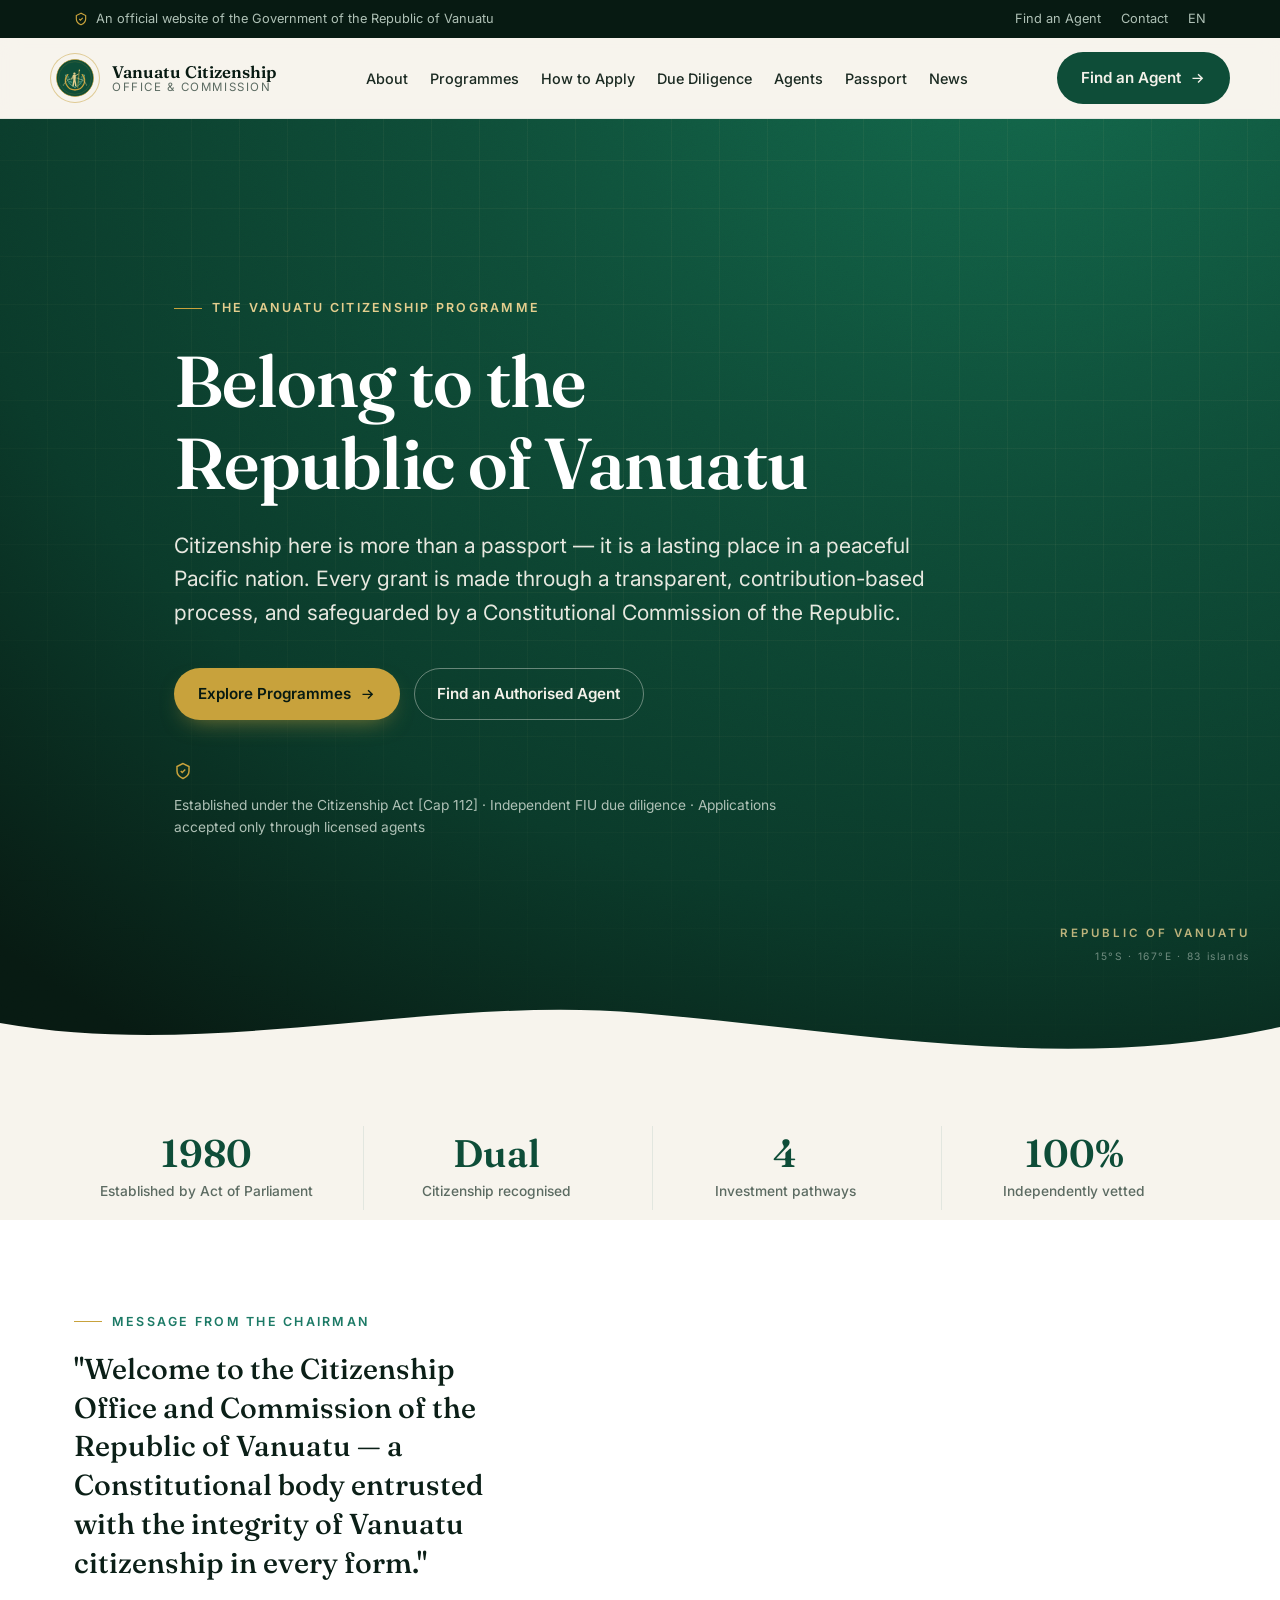
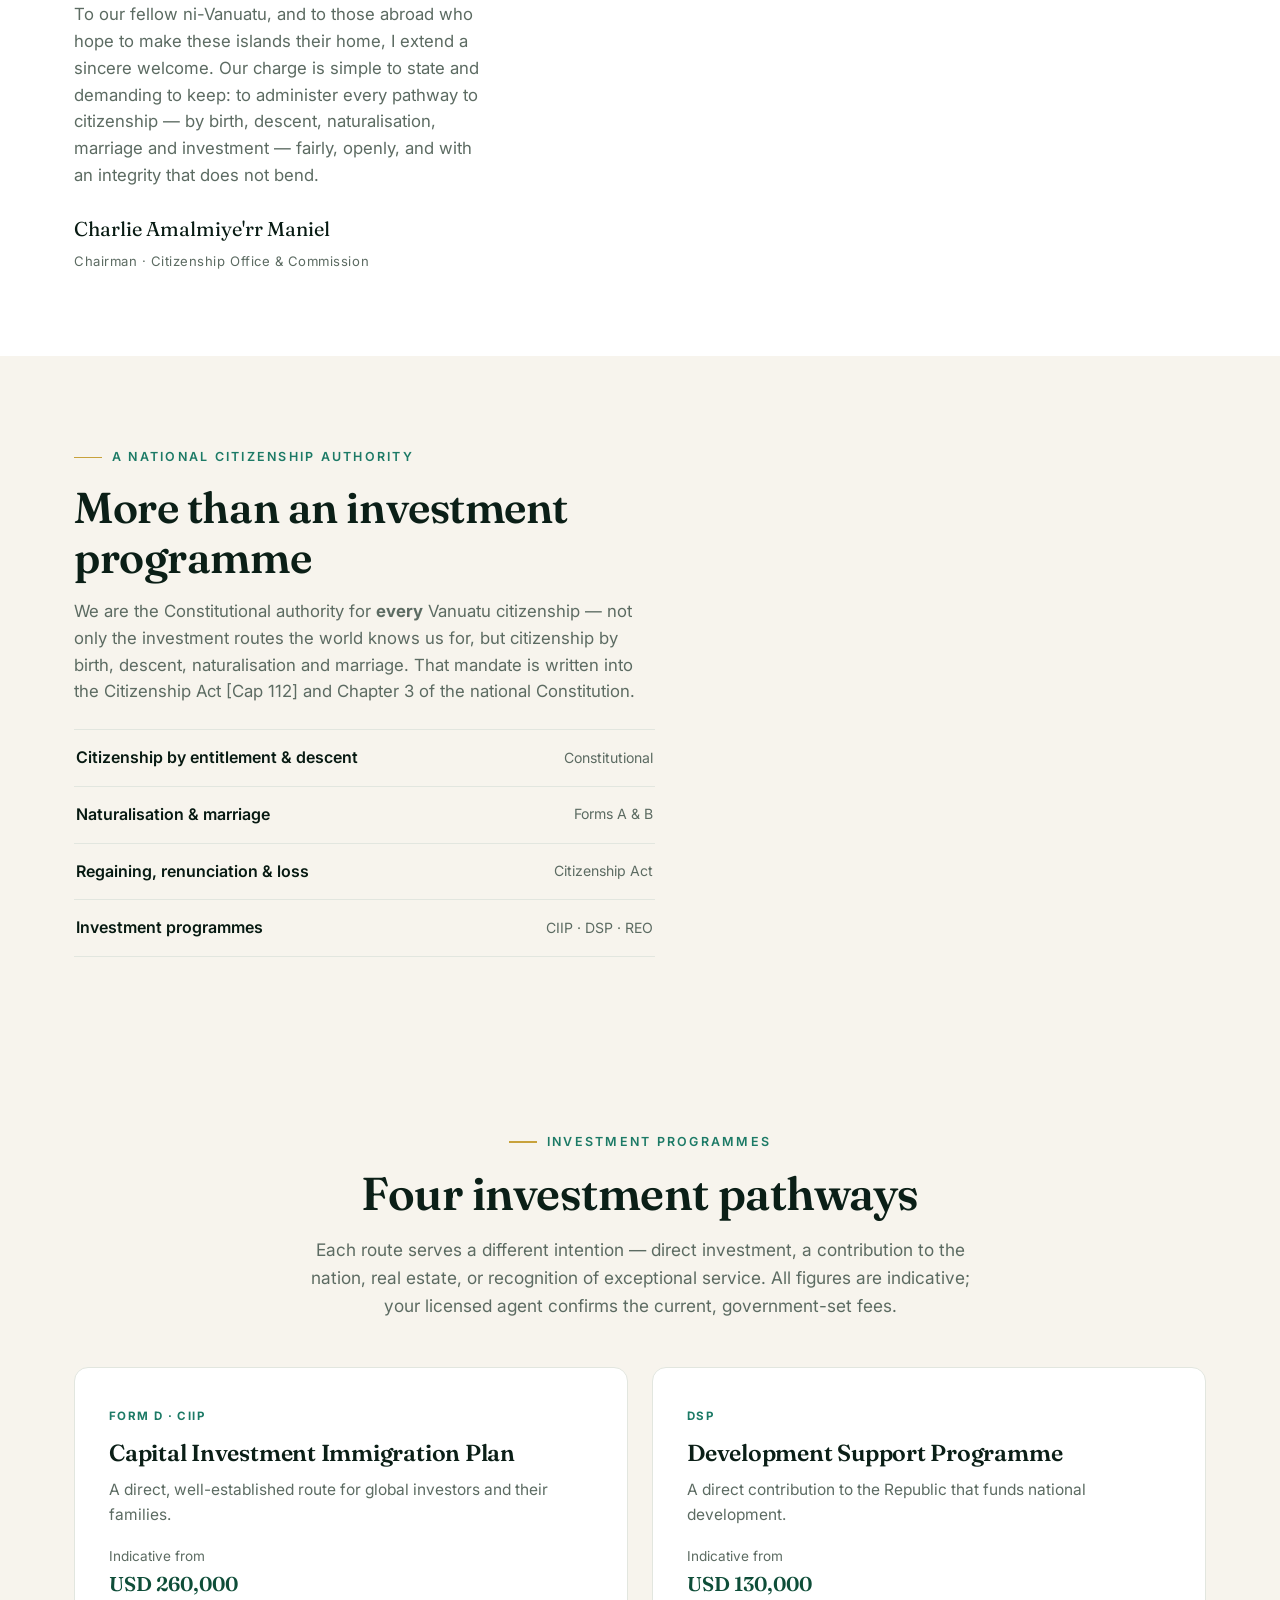
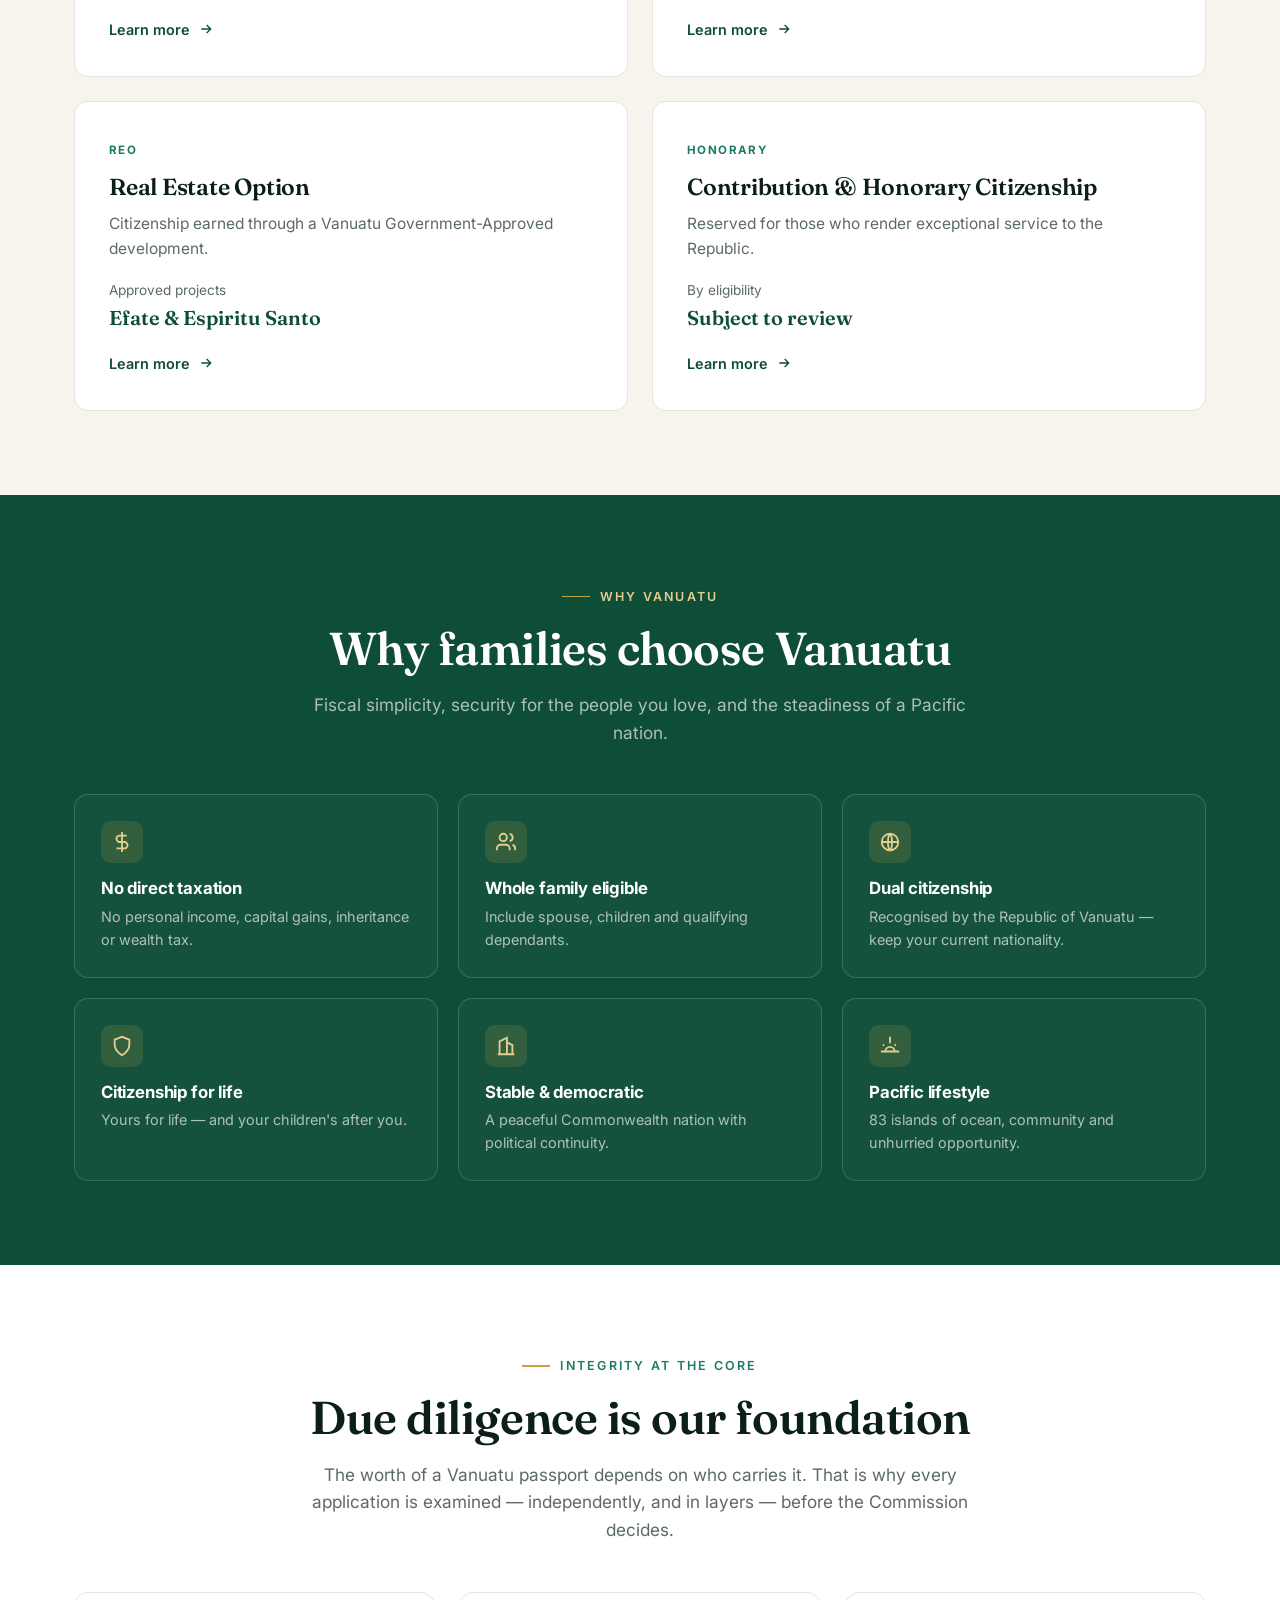
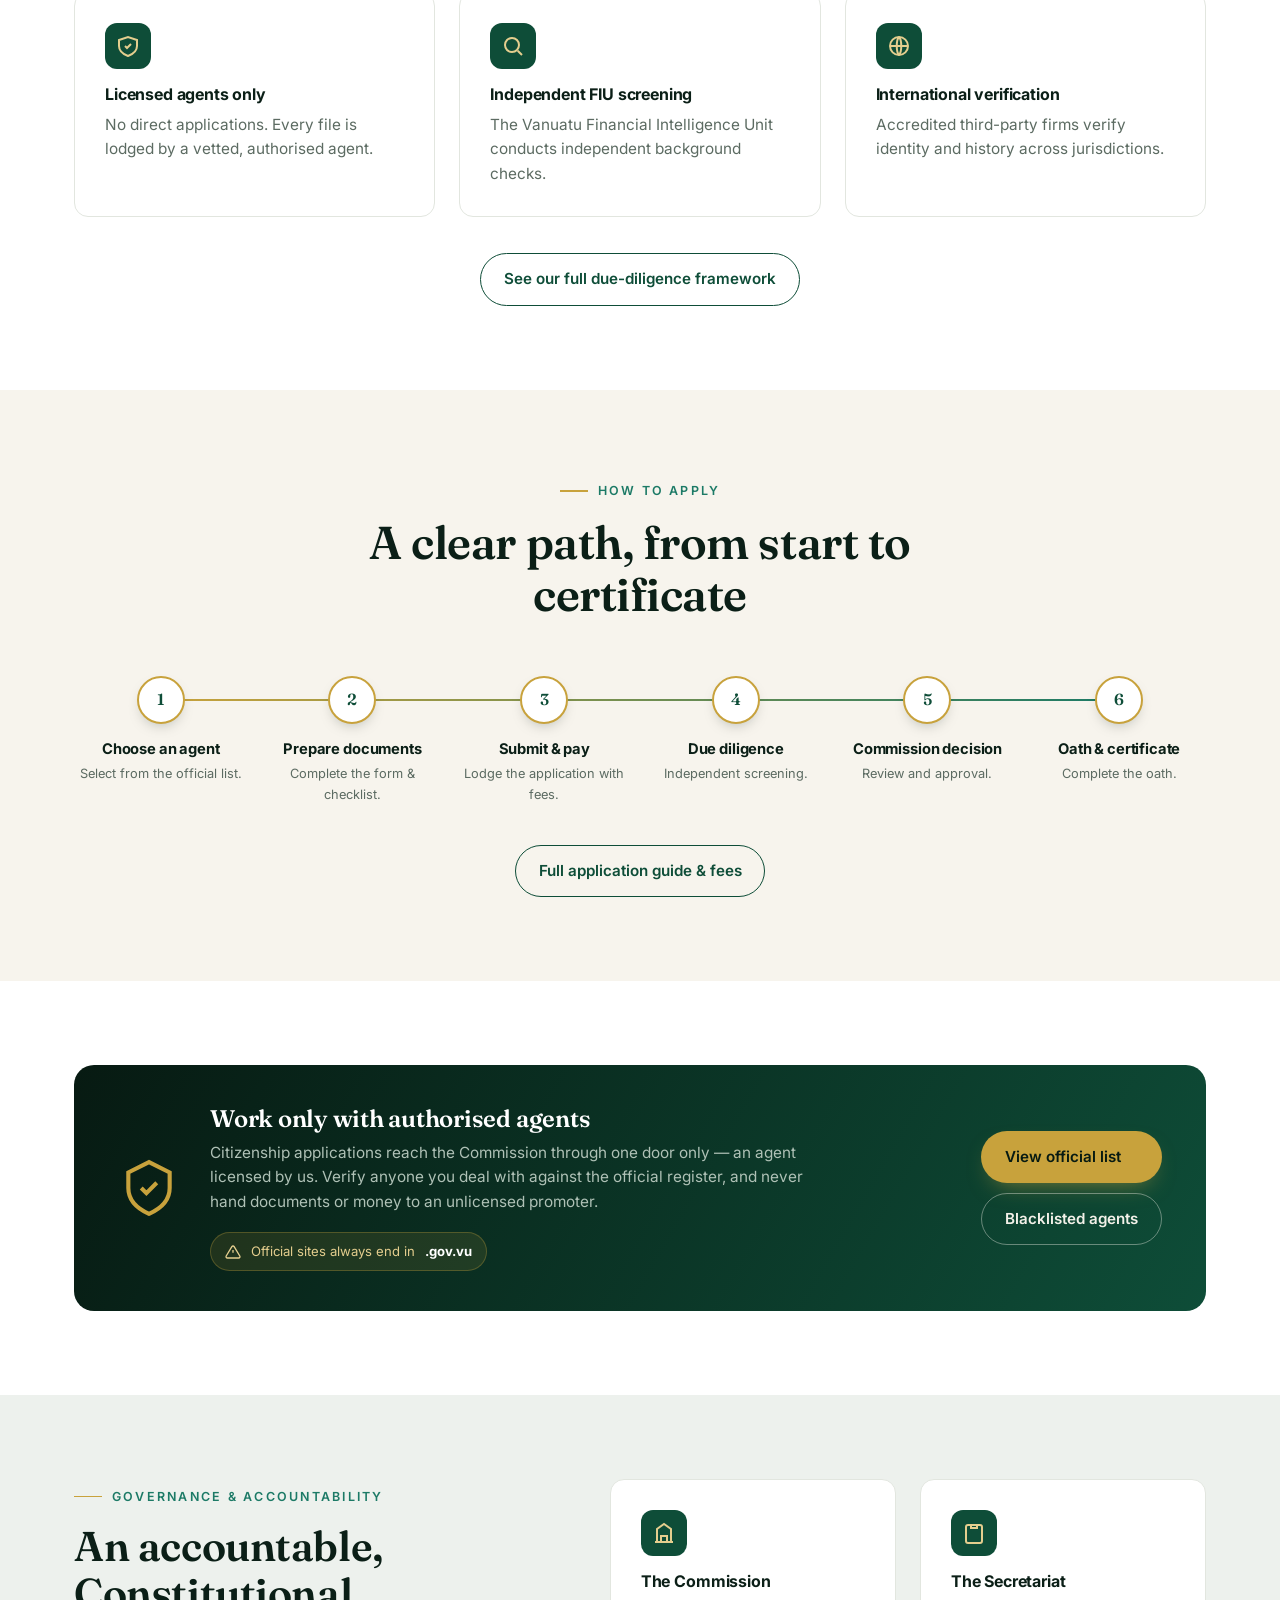
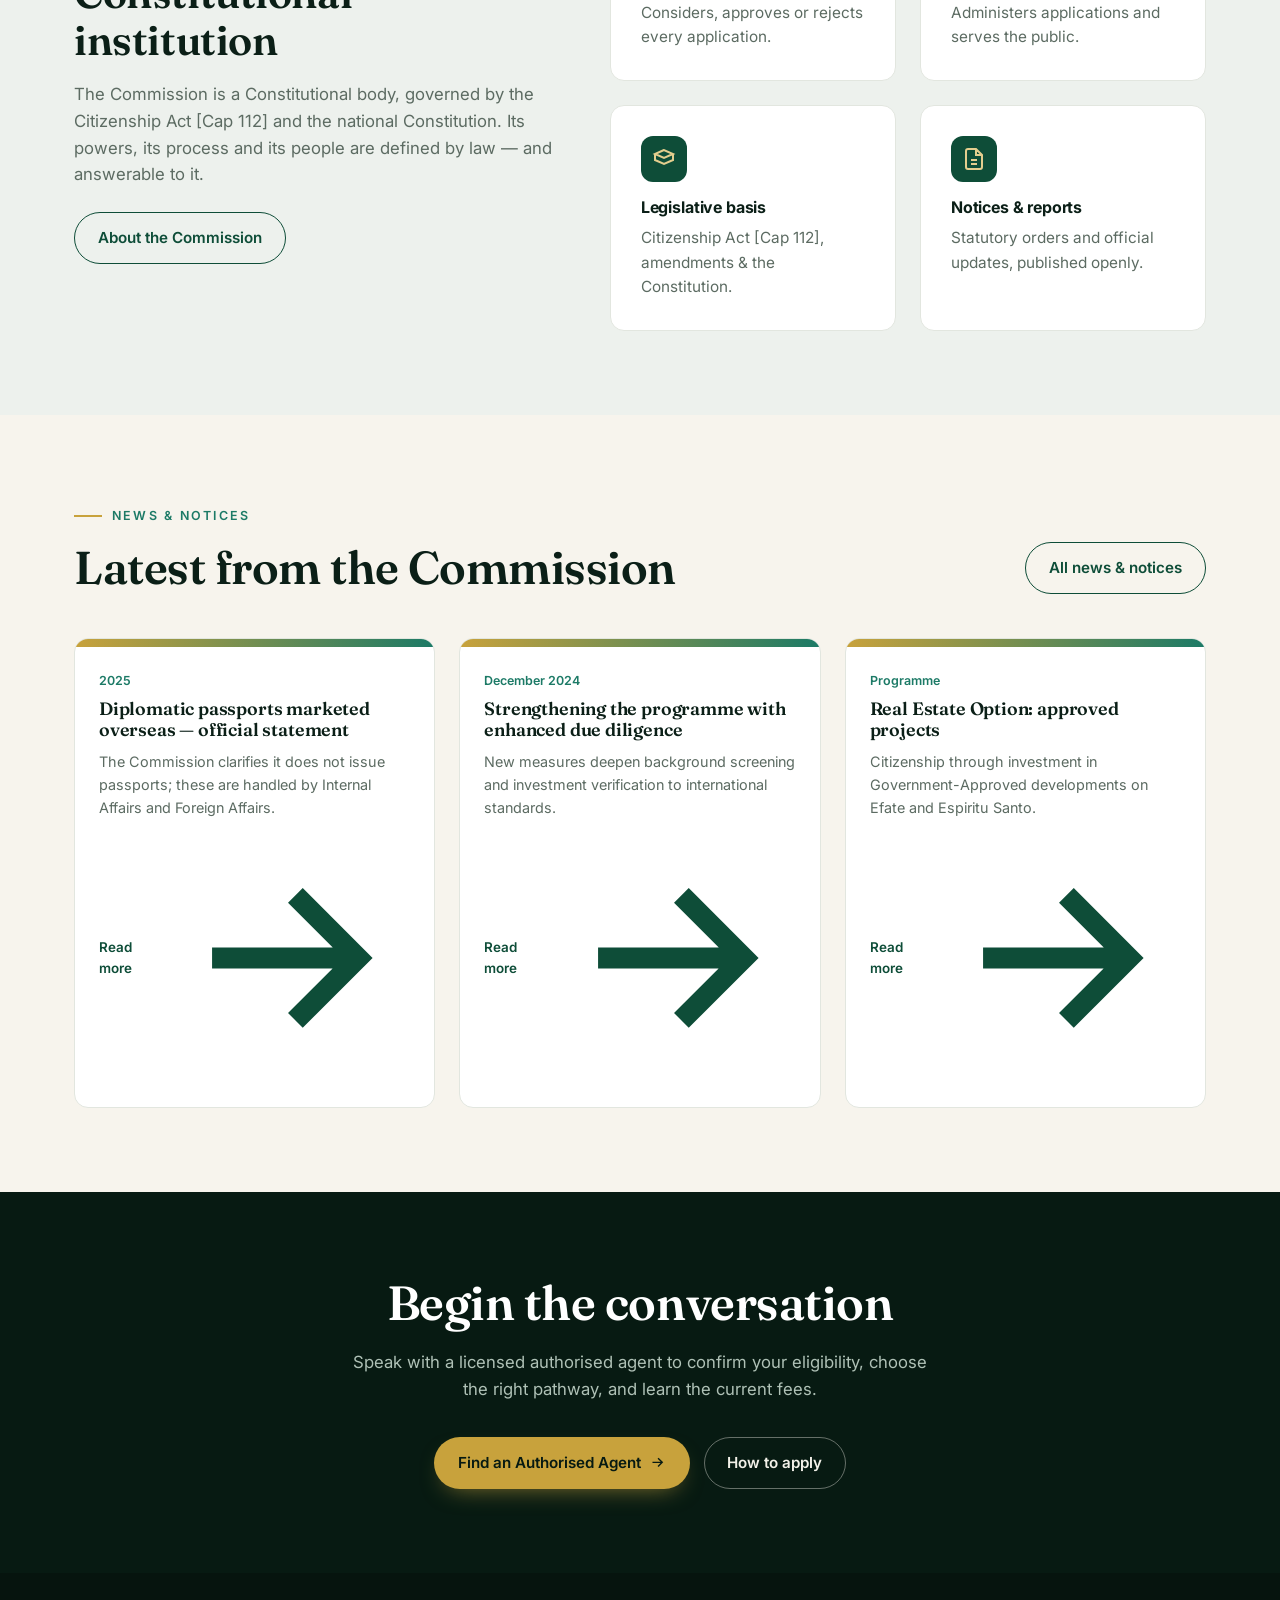
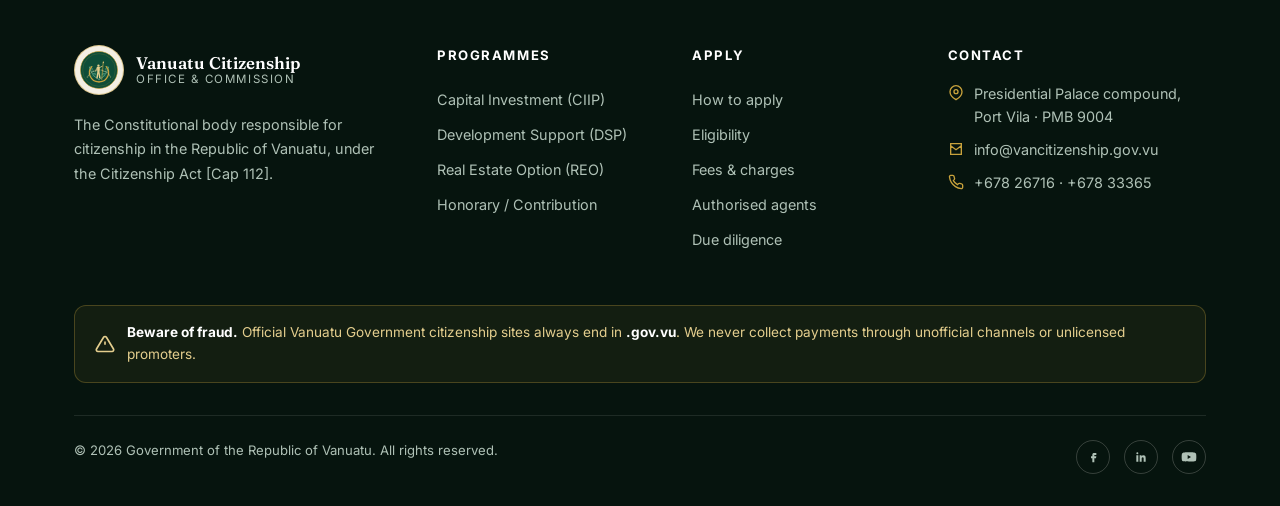
==== commit 53ba1672: "Refine site copy" ====
--- a/index.html
+++ b/index.html
@@ -83,8 +83,8 @@
   <div class="hero-coords"><b>Republic of Vanuatu</b><span>15°S · 167°E · 83 islands</span></div>
   <div class="container">
     <span class="eyebrow">The Vanuatu Citizenship Programme</span>
-    <h1 id="hero-h">Become part of the Pacific's future</h1>
-    <p class="lead">A secure, transparent and contribution-based pathway to citizenship in one of the world's most stable island nations — administered by a Constitutional Commission of the Republic of Vanuatu.</p>
+    <h1 id="hero-h">Belong to the Republic of Vanuatu</h1>
+    <p class="lead">Citizenship here is more than a passport — it is a lasting place in a peaceful Pacific nation. Every grant is made through a transparent, contribution-based process, and safeguarded by a Constitutional Commission of the Republic.</p>
     <div class="hero-actions">
       <a class="btn btn-gold" href="programmes.html">Explore Programmes
         <svg viewBox="0 0 24 24" fill="none" stroke="currentColor" stroke-width="2"><path d="M5 12h14M13 6l6 6-6 6"/></svg>
@@ -101,10 +101,10 @@
 
 <!-- Trust strip -->
 <div class="trust"><div class="container"><div class="trust-grid reveal">
-  <div class="stat"><div class="num">1980</div><div class="lab">Programme established</div></div>
+  <div class="stat"><div class="num">1980</div><div class="lab">Established by Act of Parliament</div></div>
   <div class="stat"><div class="num">Dual</div><div class="lab">Citizenship recognised</div></div>
   <div class="stat"><div class="num">4</div><div class="lab">Investment pathways</div></div>
-  <div class="stat"><div class="num">100%</div><div class="lab">Vetted via licensed agents &amp; FIU</div></div>
+  <div class="stat"><div class="num">100%</div><div class="lab">Independently vetted</div></div>
 </div></div></div>
 
 <!-- Message from the Chairman -->
@@ -118,7 +118,7 @@
       <div class="reveal">
         <span class="eyebrow" style="color:var(--teal)">Message from the Chairman</span>
         <p class="lead-serif" style="margin-top:18px">"Welcome to the Citizenship Office and Commission of the Republic of Vanuatu — a Constitutional body entrusted with the integrity of Vanuatu citizenship in every form."</p>
-        <p style="margin-top:18px;color:var(--muted);font-size:1.05rem">We warmly welcome our fellow citizens, and those from around the world who wish to make our islands their second home. Our duty is to administer every pathway to citizenship — by birth, descent, naturalisation, marriage and investment — fairly, transparently, and to the highest standards of integrity.</p>
+        <p style="margin-top:18px;color:var(--muted);font-size:1.05rem">To our fellow ni-Vanuatu, and to those abroad who hope to make these islands their home, I extend a sincere welcome. Our charge is simple to state and demanding to keep: to administer every pathway to citizenship — by birth, descent, naturalisation, marriage and investment — fairly, openly, and with an integrity that does not bend.</p>
         <div class="signature">Charlie Amalmiye'rr Maniel<span>Chairman · Citizenship Office &amp; Commission</span></div>
       </div>
     </div>
@@ -132,7 +132,7 @@
       <div class="reveal">
         <span class="eyebrow" style="color:var(--teal)">A national citizenship authority</span>
         <h2 style="font-size:clamp(1.9rem,3.4vw,2.7rem);margin-top:16px">More than an investment programme</h2>
-        <p style="margin-top:16px;color:var(--muted);font-size:1.05rem">The Citizenship Office and Commission is the Constitutional authority for <strong>all</strong> Vanuatu citizenship — established under the Citizenship Act [Cap 112] and Chapter 3 of the national Constitution. Investment is only one of the pathways we administer.</p>
+        <p style="margin-top:16px;color:var(--muted);font-size:1.05rem">We are the Constitutional authority for <strong>every</strong> Vanuatu citizenship — not only the investment routes the world knows us for, but citizenship by birth, descent, naturalisation and marriage. That mandate is written into the Citizenship Act [Cap 112] and Chapter 3 of the national Constitution.</p>
         <nav class="mandate-list" aria-label="Pathways to Vanuatu citizenship">
           <a href="programmes.html#ordinary"><span>Citizenship by entitlement &amp; descent</span><em>Constitutional</em></a>
           <a href="how-to-apply.html#eligibility"><span>Naturalisation &amp; marriage</span><em>Forms A &amp; B</em></a>
@@ -152,14 +152,14 @@
   <div class="container">
     <div class="sec-head center reveal">
       <span class="eyebrow">Investment Programmes</span>
-      <h2>Four pathways to Vanuatu citizenship</h2>
-      <p>Each route is designed around a different goal — direct investment, national contribution, real estate, or exceptional service. Figures are indicative; your licensed agent confirms current fees.</p>
+      <h2>Four investment pathways</h2>
+      <p>Each route serves a different intention — direct investment, a contribution to the nation, real estate, or recognition of exceptional service. All figures are indicative; your licensed agent confirms the current, government-set fees.</p>
     </div>
     <div class="cardgrid cols-2" style="margin-top:48px">
-      <a class="prog reveal" href="programmes.html#ciip"><span class="tag">Form D · CIIP</span><h3>Capital Investment Immigration Plan</h3><p>A direct investment pathway for global investors and their families.</p><div class="from">Indicative from<b>USD 260,000</b></div><span class="more">Learn more <svg viewBox="0 0 24 24" fill="none" stroke="currentColor" stroke-width="2"><path d="M5 12h14M13 6l6 6-6 6"/></svg></span></a>
-      <a class="prog reveal" href="programmes.html#dsp"><span class="tag">DSP</span><h3>Development Support Programme</h3><p>A government contribution that funds national development.</p><div class="from">Indicative from<b>USD 130,000</b></div><span class="more">Learn more <svg viewBox="0 0 24 24" fill="none" stroke="currentColor" stroke-width="2"><path d="M5 12h14M13 6l6 6-6 6"/></svg></span></a>
-      <a class="prog reveal" href="programmes.html#reo"><span class="tag">REO</span><h3>Real Estate Option</h3><p>Citizenship through a Government-Approved development project.</p><div class="from">Approved projects<b>Efate &amp; Espiritu Santo</b></div><span class="more">Learn more <svg viewBox="0 0 24 24" fill="none" stroke="currentColor" stroke-width="2"><path d="M5 12h14M13 6l6 6-6 6"/></svg></span></a>
-      <a class="prog reveal" href="programmes.html#honorary"><span class="tag">Honorary</span><h3>Contribution &amp; Honorary Citizenship</h3><p>For those who make an exceptional contribution to the Republic.</p><div class="from">By eligibility<b>Subject to review</b></div><span class="more">Learn more <svg viewBox="0 0 24 24" fill="none" stroke="currentColor" stroke-width="2"><path d="M5 12h14M13 6l6 6-6 6"/></svg></span></a>
+      <a class="prog reveal" href="programmes.html#ciip"><span class="tag">Form D · CIIP</span><h3>Capital Investment Immigration Plan</h3><p>A direct, well-established route for global investors and their families.</p><div class="from">Indicative from<b>USD 260,000</b></div><span class="more">Learn more <svg viewBox="0 0 24 24" fill="none" stroke="currentColor" stroke-width="2"><path d="M5 12h14M13 6l6 6-6 6"/></svg></span></a>
+      <a class="prog reveal" href="programmes.html#dsp"><span class="tag">DSP</span><h3>Development Support Programme</h3><p>A direct contribution to the Republic that funds national development.</p><div class="from">Indicative from<b>USD 130,000</b></div><span class="more">Learn more <svg viewBox="0 0 24 24" fill="none" stroke="currentColor" stroke-width="2"><path d="M5 12h14M13 6l6 6-6 6"/></svg></span></a>
+      <a class="prog reveal" href="programmes.html#reo"><span class="tag">REO</span><h3>Real Estate Option</h3><p>Citizenship earned through a Vanuatu Government-Approved development.</p><div class="from">Approved projects<b>Efate &amp; Espiritu Santo</b></div><span class="more">Learn more <svg viewBox="0 0 24 24" fill="none" stroke="currentColor" stroke-width="2"><path d="M5 12h14M13 6l6 6-6 6"/></svg></span></a>
+      <a class="prog reveal" href="programmes.html#honorary"><span class="tag">Honorary</span><h3>Contribution &amp; Honorary Citizenship</h3><p>Reserved for those who render exceptional service to the Republic.</p><div class="from">By eligibility<b>Subject to review</b></div><span class="more">Learn more <svg viewBox="0 0 24 24" fill="none" stroke="currentColor" stroke-width="2"><path d="M5 12h14M13 6l6 6-6 6"/></svg></span></a>
     </div>
   </div>
 </section>
@@ -168,14 +168,14 @@
 <section class="bg-green" style="position:relative;overflow:hidden">
   <svg class="hero-y" viewBox="0 0 100 100" aria-hidden="true" style="opacity:.08;left:-10%;bottom:-20%;top:auto;right:auto;width:50%"><path d="M50 8 L50 52 L20 86 M50 52 L80 86" fill="none" stroke="#C8A23C" stroke-width="2.5" stroke-linecap="round"/></svg>
   <div class="container" style="position:relative;z-index:2">
-    <div class="sec-head center reveal"><span class="eyebrow">Why Vanuatu</span><h2>The advantages of citizenship</h2><p>A combination of fiscal simplicity, family security and Pacific stability.</p></div>
+    <div class="sec-head center reveal"><span class="eyebrow">Why Vanuatu</span><h2>Why families choose Vanuatu</h2><p>Fiscal simplicity, security for the people you love, and the steadiness of a Pacific nation.</p></div>
     <div class="darkgrid cols-3" style="margin-top:48px">
       <div class="darkcell reveal"><span class="ic"><svg viewBox="0 0 24 24" fill="none" stroke="currentColor" stroke-width="2"><path d="M12 1v22M17 5H9.5a3.5 3.5 0 0 0 0 7h5a3.5 3.5 0 0 1 0 7H6"/></svg></span><h4>No direct taxation</h4><p>No personal income, capital gains, inheritance or wealth tax.</p></div>
       <div class="darkcell reveal"><span class="ic"><svg viewBox="0 0 24 24" fill="none" stroke="currentColor" stroke-width="2"><path d="M16 21v-2a4 4 0 0 0-4-4H6a4 4 0 0 0-4 4v2"/><circle cx="9" cy="7" r="4"/><path d="M22 21v-2a4 4 0 0 0-3-3.87M16 3.13A4 4 0 0 1 16 11"/></svg></span><h4>Whole family eligible</h4><p>Include spouse, children and qualifying dependants.</p></div>
       <div class="darkcell reveal"><span class="ic"><svg viewBox="0 0 24 24" fill="none" stroke="currentColor" stroke-width="2"><circle cx="12" cy="12" r="9"/><path d="M3 12h18M12 3c3 3 3 15 0 18M12 3c-3 3-3 15 0 18"/></svg></span><h4>Dual citizenship</h4><p>Recognised by the Republic of Vanuatu — keep your current nationality.</p></div>
-      <div class="darkcell reveal"><span class="ic"><svg viewBox="0 0 24 24" fill="none" stroke="currentColor" stroke-width="2"><path d="M12 22s8-4 8-12V5l-8-3-8 3v5c0 8 8 12 8 12Z"/></svg></span><h4>Citizenship for life</h4><p>Lifelong status that can be passed to future generations.</p></div>
+      <div class="darkcell reveal"><span class="ic"><svg viewBox="0 0 24 24" fill="none" stroke="currentColor" stroke-width="2"><path d="M12 22s8-4 8-12V5l-8-3-8 3v5c0 8 8 12 8 12Z"/></svg></span><h4>Citizenship for life</h4><p>Yours for life — and your children's after you.</p></div>
       <div class="darkcell reveal"><span class="ic"><svg viewBox="0 0 24 24" fill="none" stroke="currentColor" stroke-width="2"><path d="M3 21h18M5 21V7l8-4v18M19 21V11l-6-3"/></svg></span><h4>Stable &amp; democratic</h4><p>A peaceful Commonwealth nation with political continuity.</p></div>
-      <div class="darkcell reveal"><span class="ic"><svg viewBox="0 0 24 24" fill="none" stroke="currentColor" stroke-width="2"><path d="M17 18a5 5 0 0 0-10 0M12 2v7M4.2 10.2l1.4 1.4M18.4 10.2 17 11.6M2 18h20"/></svg></span><h4>Pacific lifestyle</h4><p>83 islands of natural beauty, community and opportunity.</p></div>
+      <div class="darkcell reveal"><span class="ic"><svg viewBox="0 0 24 24" fill="none" stroke="currentColor" stroke-width="2"><path d="M17 18a5 5 0 0 0-10 0M12 2v7M4.2 10.2l1.4 1.4M18.4 10.2 17 11.6M2 18h20"/></svg></span><h4>Pacific lifestyle</h4><p>83 islands of ocean, community and unhurried opportunity.</p></div>
     </div>
   </div>
 </section>
@@ -183,7 +183,7 @@
 <!-- Due diligence -->
 <section class="bg-paper">
   <div class="container">
-    <div class="sec-head center reveal"><span class="eyebrow">Integrity at the core</span><h2>Due diligence is our foundation</h2><p>The value of Vanuatu citizenship rests on who we admit — and who we do not. Every application passes through layered, independent screening before the Commission decides.</p></div>
+    <div class="sec-head center reveal"><span class="eyebrow">Integrity at the core</span><h2>Due diligence is our foundation</h2><p>The worth of a Vanuatu passport depends on who carries it. That is why every application is examined — independently, and in layers — before the Commission decides.</p></div>
     <div class="cardgrid cols-3" style="margin-top:48px">
       <div class="card reveal"><span class="ic"><svg viewBox="0 0 24 24" fill="none" stroke="currentColor" stroke-width="2"><path d="M9 12l2 2 4-4"/><path d="M21 12c0 5-3.5 8-9 10-5.5-2-9-5-9-10V6l9-3 9 3Z"/></svg></span><h4>Licensed agents only</h4><p>No direct applications. Every file is lodged by a vetted, authorised agent.</p></div>
       <div class="card reveal"><span class="ic"><svg viewBox="0 0 24 24" fill="none" stroke="currentColor" stroke-width="2"><circle cx="11" cy="11" r="7"/><path d="m21 21-4.3-4.3"/></svg></span><h4>Independent FIU screening</h4><p>The Vanuatu Financial Intelligence Unit conducts independent background checks.</p></div>
@@ -216,7 +216,7 @@
       <svg class="shield" viewBox="0 0 24 24" fill="none" stroke="currentColor" stroke-width="1.6"><path d="M12 2 4 6v6c0 5 3.5 8 8 10 4.5-2 8-5 8-10V6l-8-4Z"/><path d="m9 12 2 2 4-4"/></svg>
       <div>
         <h3>Work only with authorised agents</h3>
-        <p>Applications can only be lodged through agents licensed by the Citizenship Commission. Always verify your agent against the official list — and never share documents or payments with unlicensed promoters.</p>
+        <p>Citizenship applications reach the Commission through one door only — an agent licensed by us. Verify anyone you deal with against the official register, and never hand documents or money to an unlicensed promoter.</p>
         <span class="warnline"><svg viewBox="0 0 24 24" fill="none" stroke="currentColor" stroke-width="2"><path d="M12 9v4M12 17h.01M10.3 3.9 1.8 18a2 2 0 0 0 1.7 3h17a2 2 0 0 0 1.7-3L13.7 3.9a2 2 0 0 0-3.4 0Z"/></svg> Official sites always end in <strong style="color:#fff">.gov.vu</strong></span>
       </div>
       <div class="ac-actions"><a class="btn btn-gold" href="agents.html">View official list</a><a class="btn btn-ghost" href="agents.html#blacklist">Blacklisted agents</a></div>
@@ -235,7 +235,7 @@
       <div class="reveal">
         <span class="eyebrow" style="color:var(--teal)">Governance &amp; accountability</span>
         <h2 style="font-size:clamp(1.8rem,3.4vw,2.6rem);margin-top:16px">An accountable, Constitutional institution</h2>
-        <p style="margin-top:16px;color:var(--muted);font-size:1.05rem">The Citizenship Office and Commission is a Constitutional body governed by the Citizenship Act [Cap 112] and the national Constitution. Its powers, processes and people are defined by law — and exercised transparently.</p>
+        <p style="margin-top:16px;color:var(--muted);font-size:1.05rem">The Commission is a Constitutional body, governed by the Citizenship Act [Cap 112] and the national Constitution. Its powers, its process and its people are defined by law — and answerable to it.</p>
         <a class="btn btn-outline" style="margin-top:24px" href="about.html">About the Commission</a>
       </div>
       <div class="cardgrid cols-2 reveal">
@@ -267,8 +267,8 @@
 <section class="cta">
   <svg class="hero-y" viewBox="0 0 100 100" aria-hidden="true"><path d="M50 8 L50 52 L20 86 M50 52 L80 86" fill="none" stroke="#C8A23C" stroke-width="2.5" stroke-linecap="round"/></svg>
   <div class="container">
-    <h2 class="reveal">Begin your journey to Vanuatu citizenship</h2>
-    <p class="reveal">Speak with a licensed authorised agent to confirm your eligibility, the right programme and current fees.</p>
+    <h2 class="reveal">Begin the conversation</h2>
+    <p class="reveal">Speak with a licensed authorised agent to confirm your eligibility, choose the right pathway, and learn the current fees.</p>
     <div class="cta-actions reveal"><a class="btn btn-gold" href="agents.html">Find an Authorised Agent <svg viewBox="0 0 24 24" fill="none" stroke="currentColor" stroke-width="2"><path d="M5 12h14M13 6l6 6-6 6"/></svg></a><a class="btn btn-ghost" href="how-to-apply.html">How to apply</a></div>
   </div>
 </section>
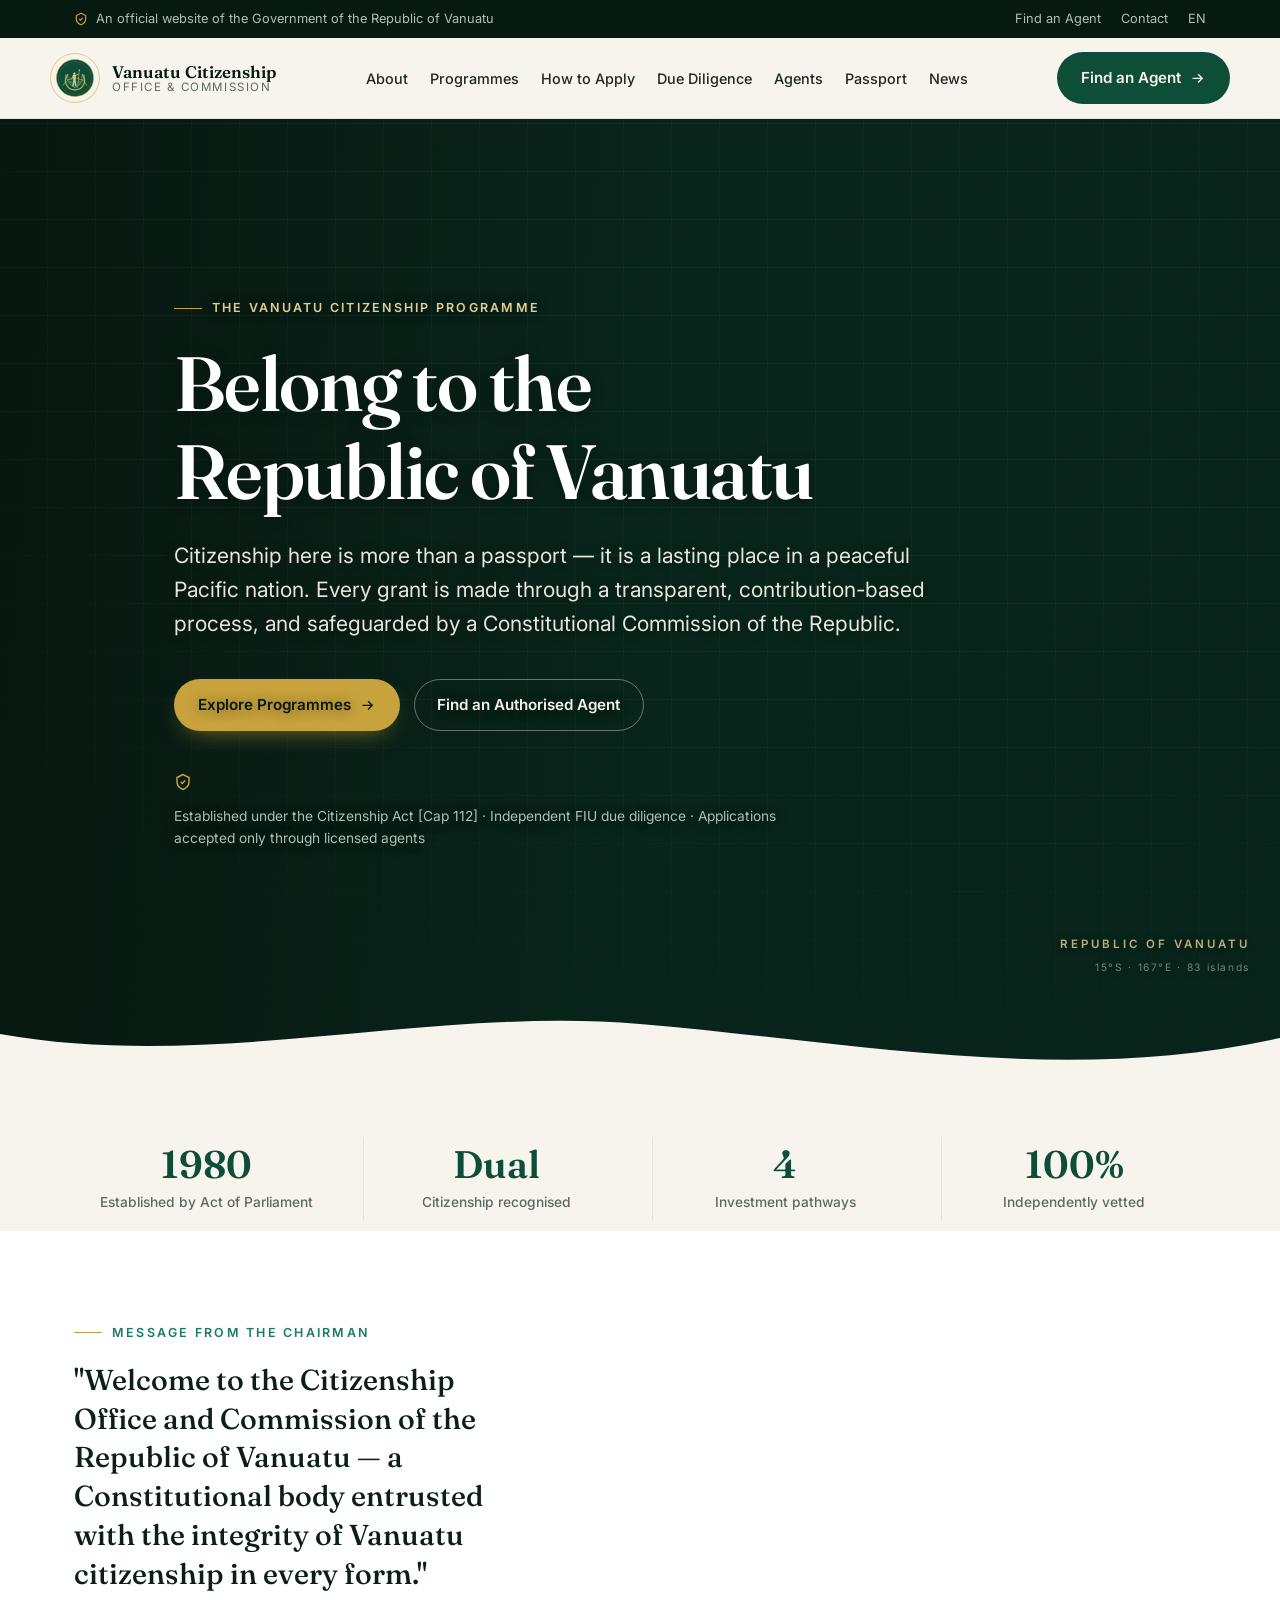
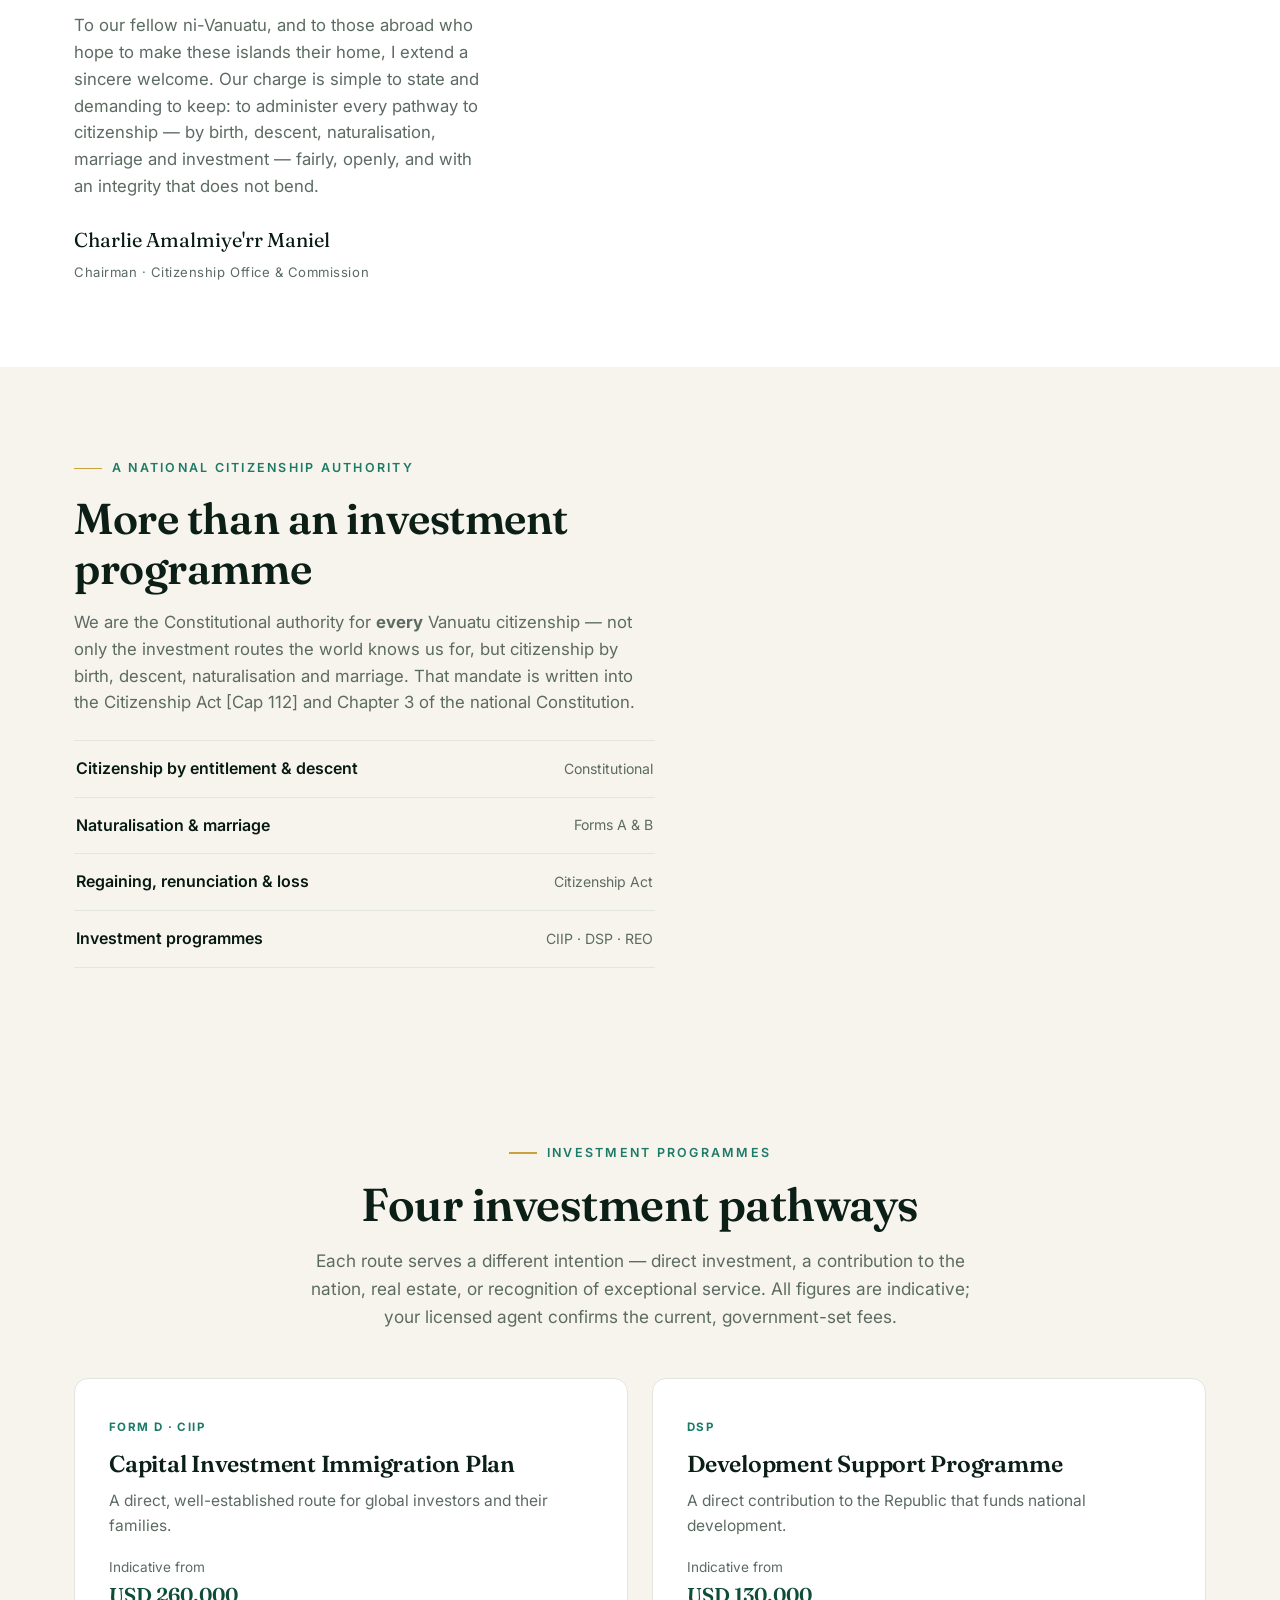
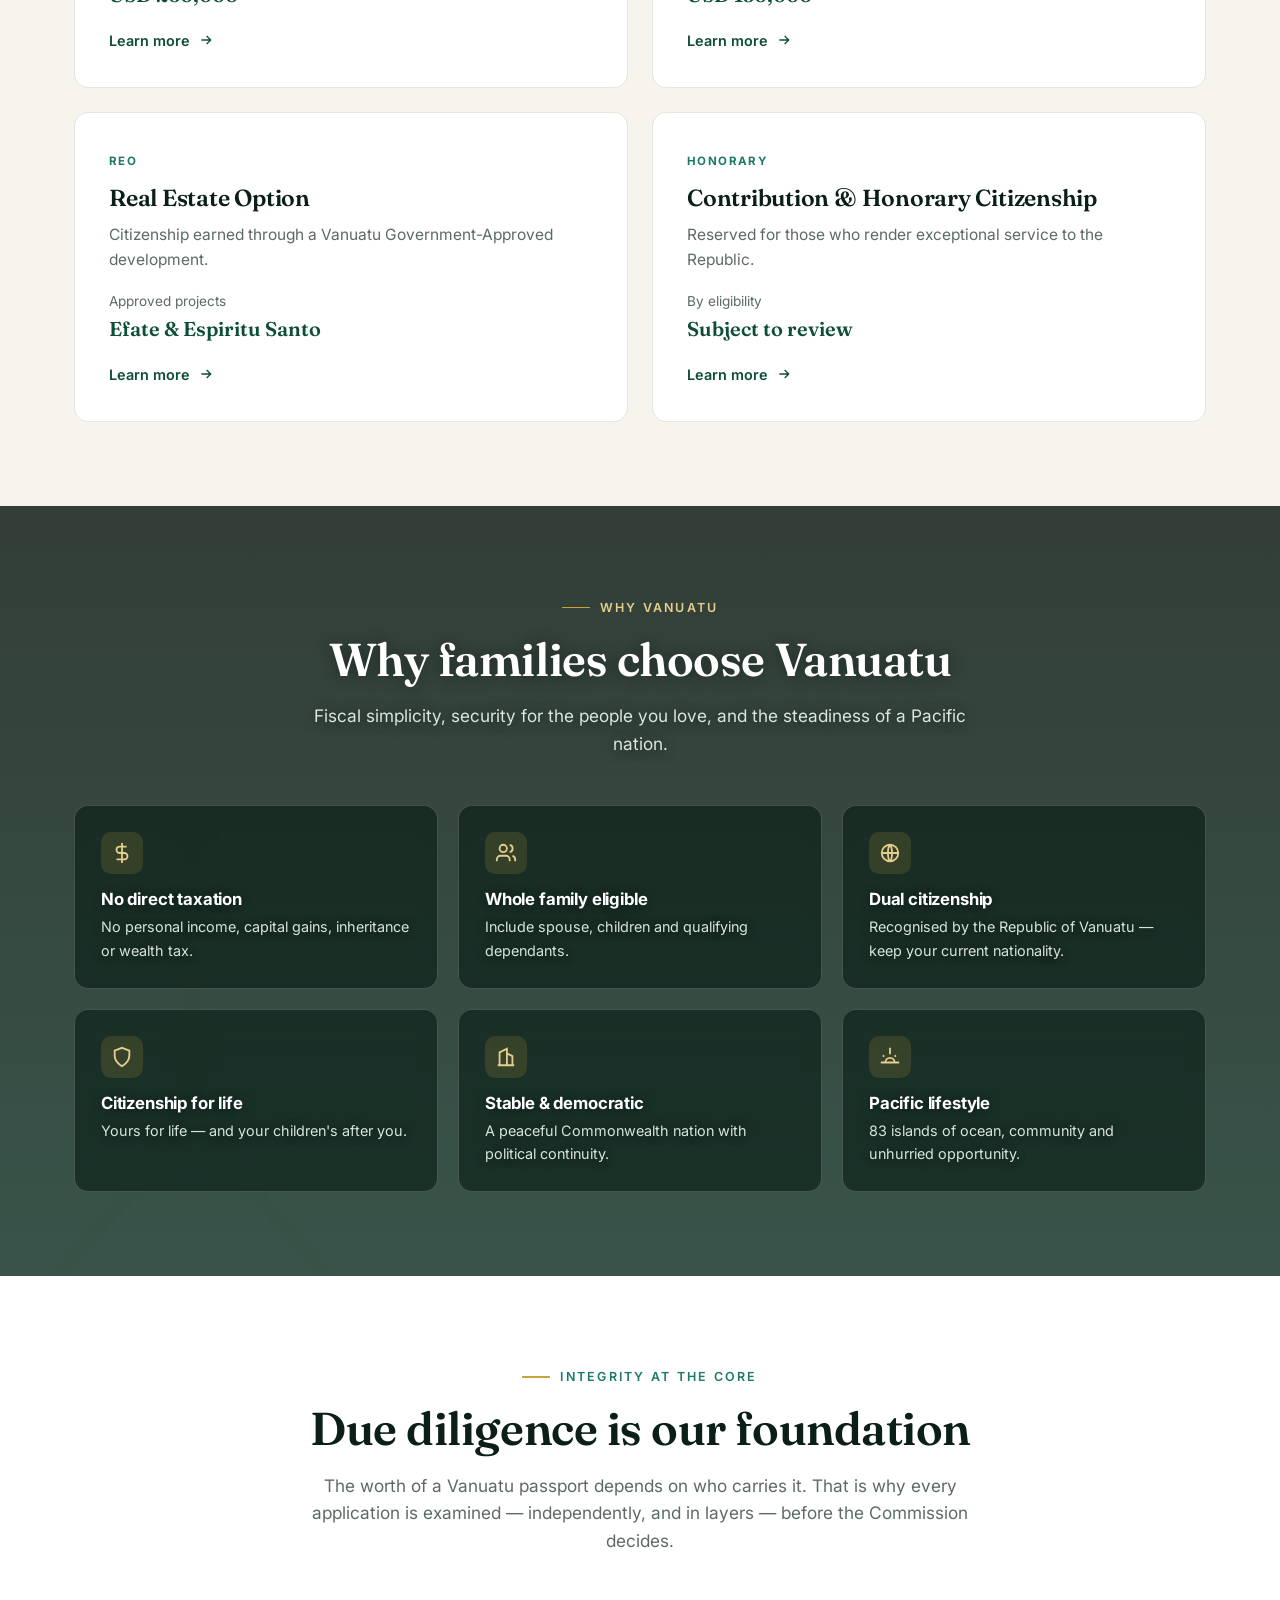
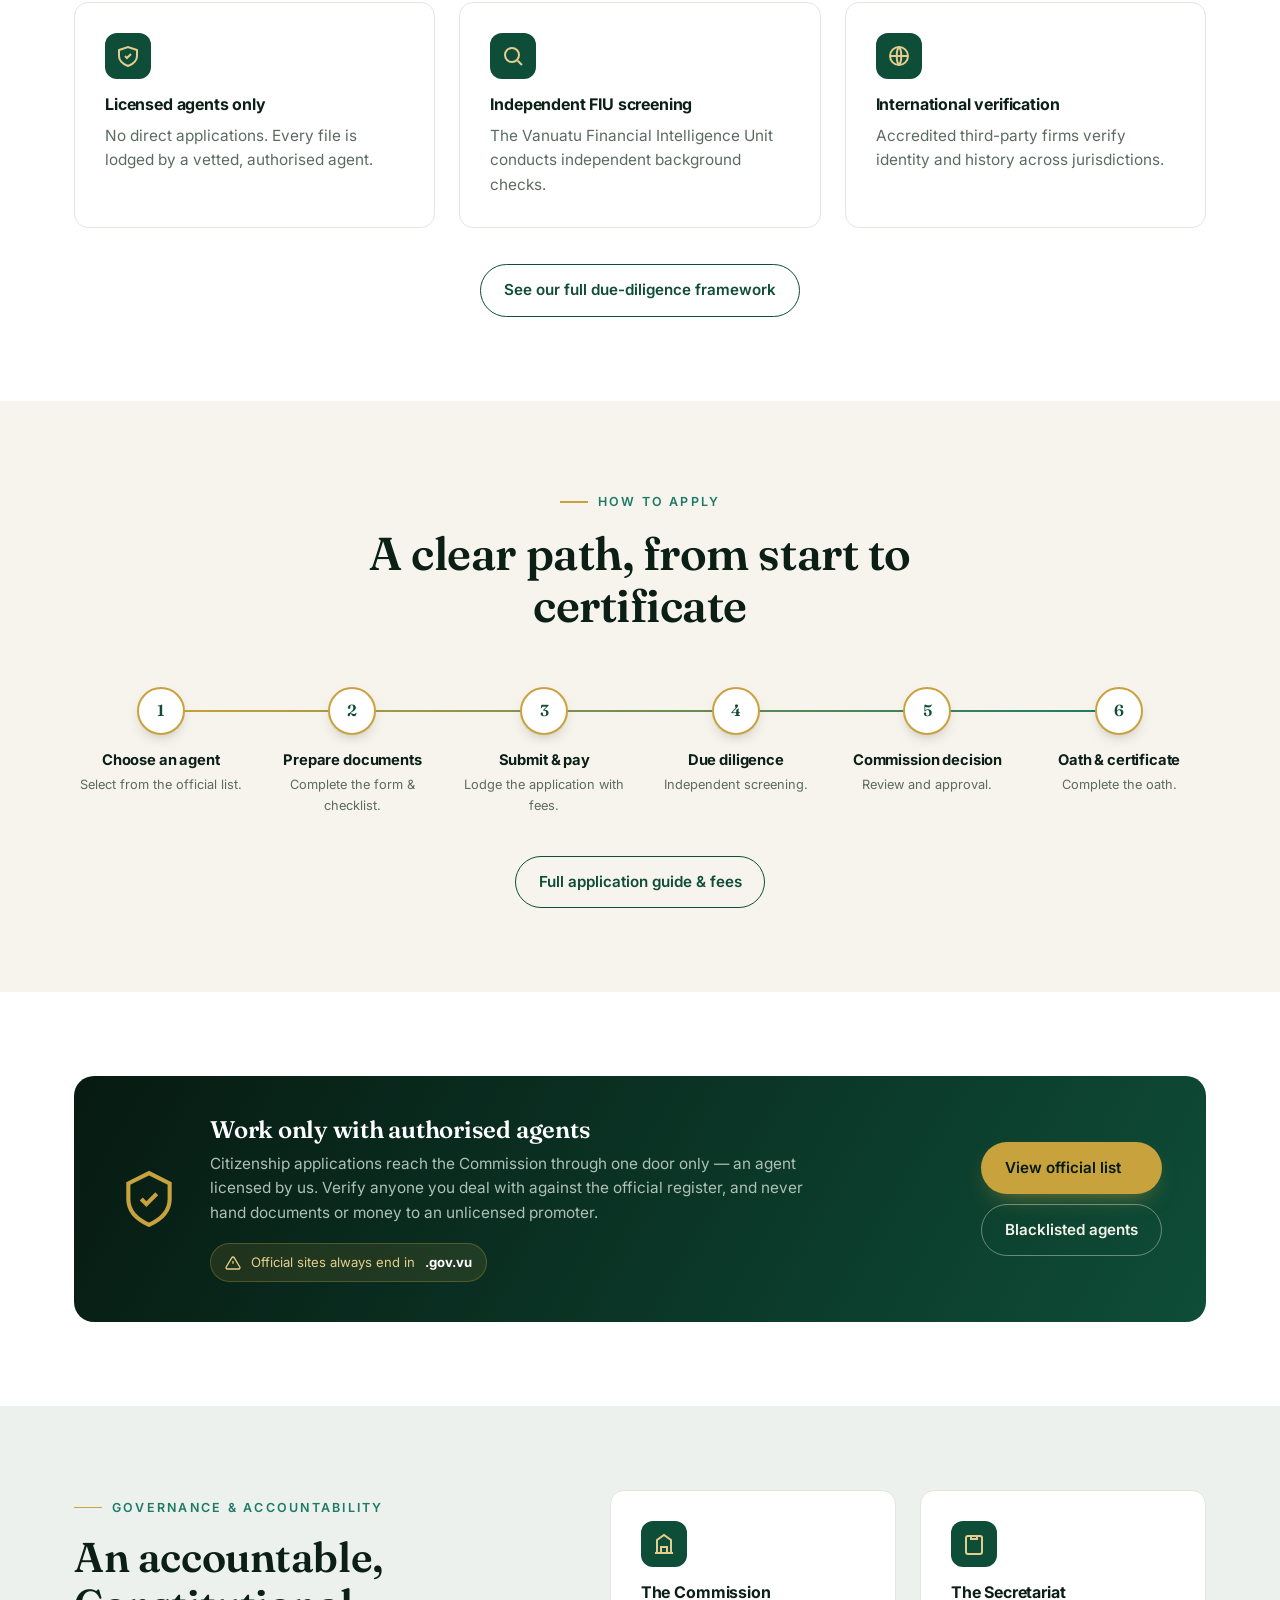
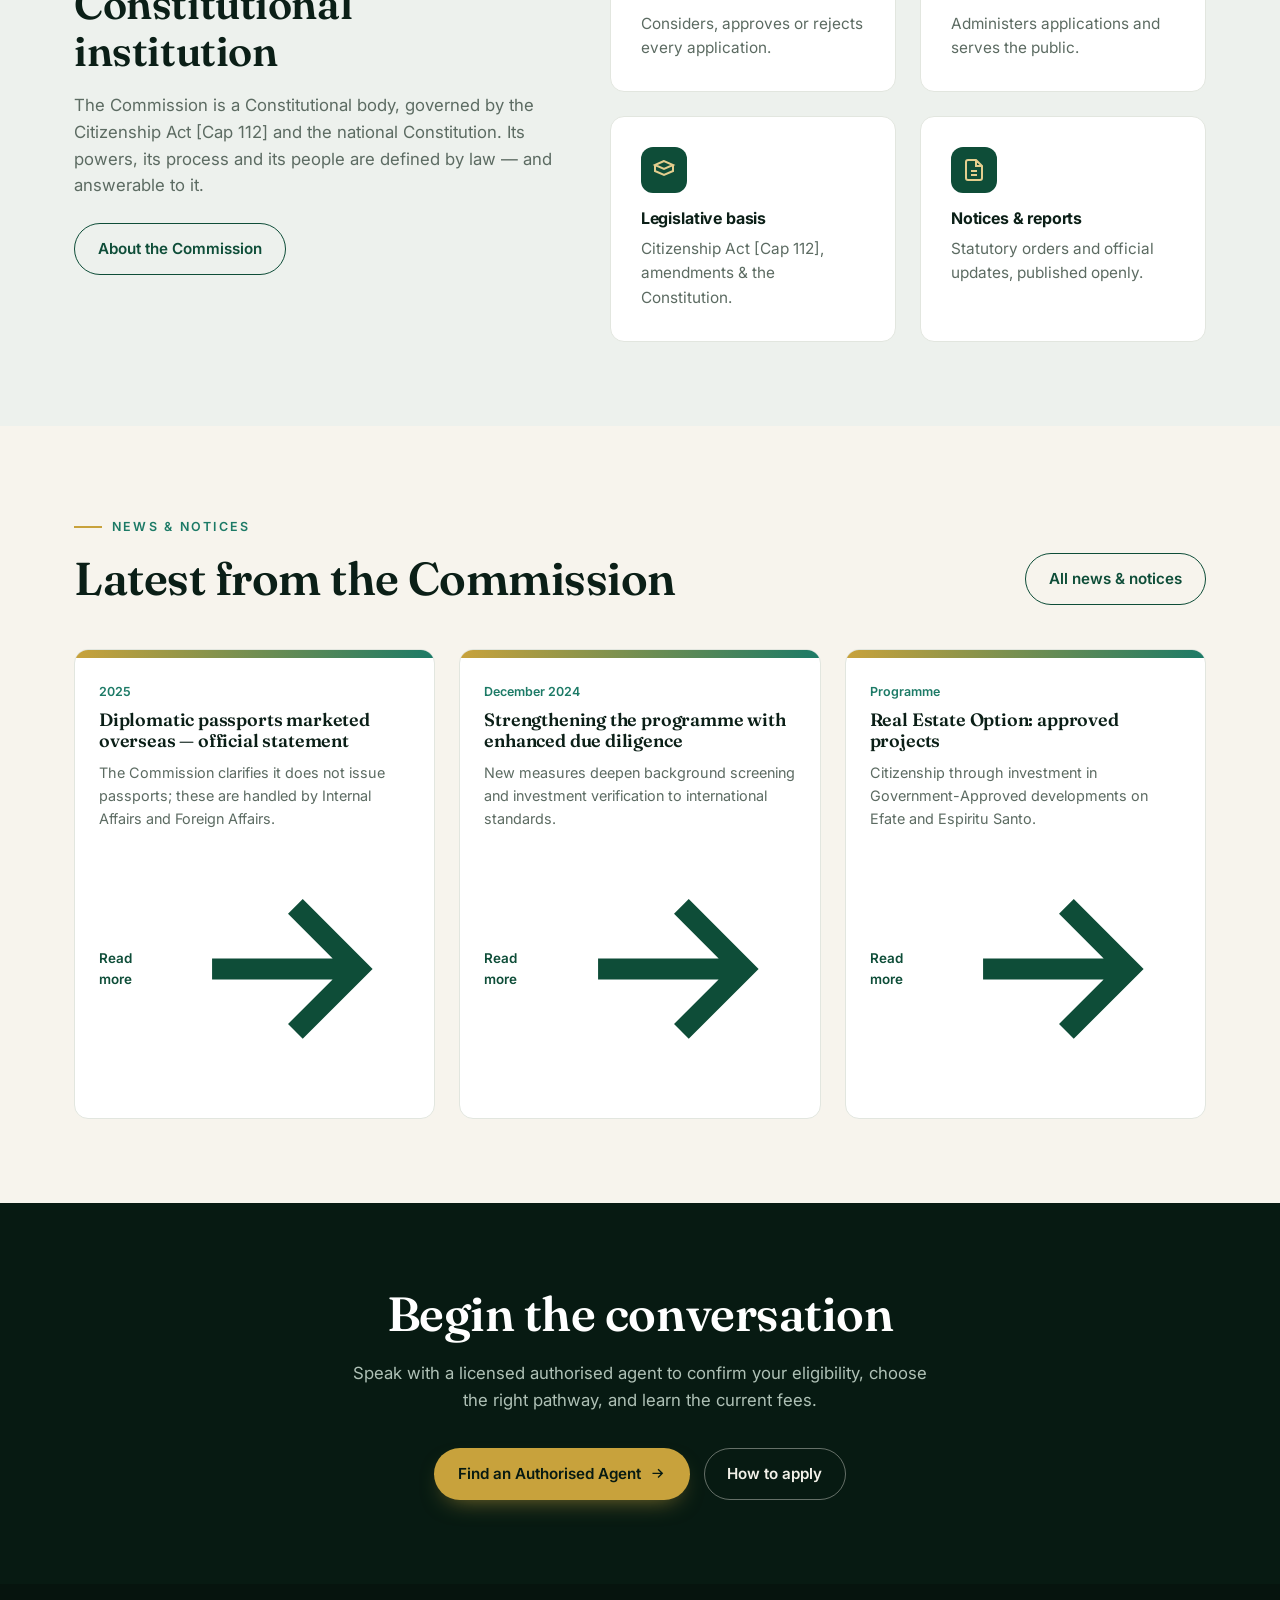
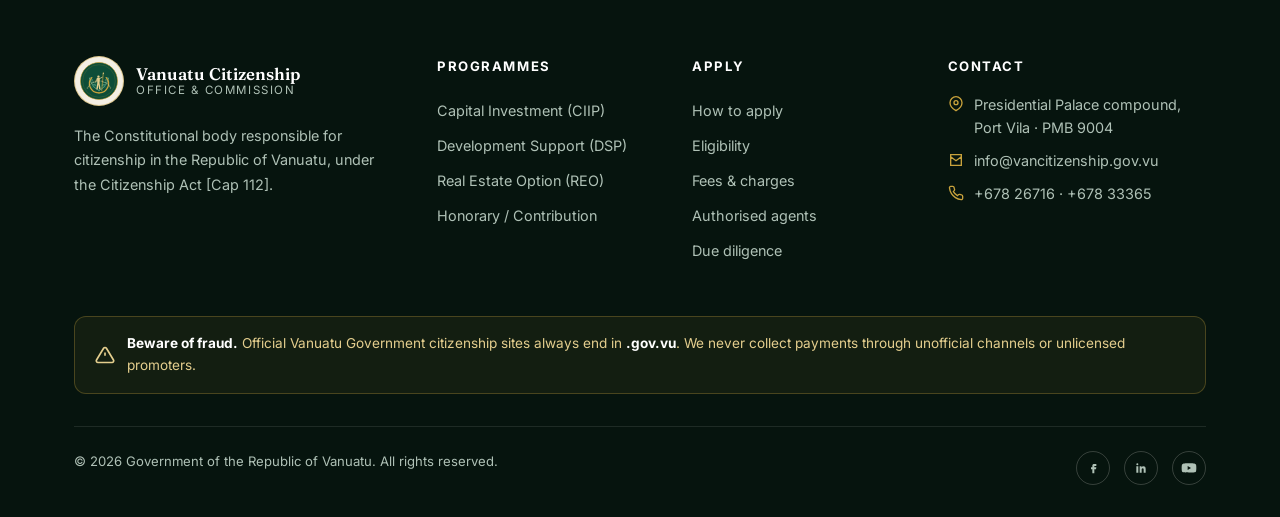
==== commit 7ff67def: "Photographic heroes + frosted-glass cards + visual polish" ====
--- a/index.html
+++ b/index.html
@@ -8,6 +8,7 @@
 <link rel="preconnect" href="https://fonts.googleapis.com" />
 <link rel="preconnect" href="https://fonts.gstatic.com" crossorigin />
 <link href="https://fonts.googleapis.com/css2?family=Fraunces:opsz,wght@9..144,400;9..144,500;9..144,600;9..144,700&family=Inter:wght@400;500;600;700&display=swap" rel="stylesheet" />
+<link rel="icon" type="image/svg+xml" href="assets/coat-of-arms.svg" />
 <link rel="stylesheet" href="assets/styles.css" />
 </head>
 <body>
@@ -79,7 +80,6 @@
 <!-- Hero -->
 <section class="hero" aria-labelledby="hero-h">
   <div class="hero-grain"></div>
-  <img class="hero-map" src="https://cdn.jsdelivr.net/gh/djaiss/mapsicon@master/all/vu/vector.svg" alt="" aria-hidden="true" onerror="this.style.display='none'" />
   <div class="hero-coords"><b>Republic of Vanuatu</b><span>15°S · 167°E · 83 islands</span></div>
   <div class="container">
     <span class="eyebrow">The Vanuatu Citizenship Programme</span>
@@ -165,7 +165,7 @@
 </section>
 
 <!-- Why Vanuatu -->
-<section class="bg-green" style="position:relative;overflow:hidden">
+<section class="bg-green" style="position:relative;overflow:hidden;background:linear-gradient(rgba(7,22,15,.82),rgba(9,44,33,.8)),url('https://images.unsplash.com/photo-1736045507214-382dfbbcf927?auto=format&fit=crop&w=1900&q=74') center/cover">
   <svg class="hero-y" viewBox="0 0 100 100" aria-hidden="true" style="opacity:.08;left:-10%;bottom:-20%;top:auto;right:auto;width:50%"><path d="M50 8 L50 52 L20 86 M50 52 L80 86" fill="none" stroke="#C8A23C" stroke-width="2.5" stroke-linecap="round"/></svg>
   <div class="container" style="position:relative;z-index:2">
     <div class="sec-head center reveal"><span class="eyebrow">Why Vanuatu</span><h2>Why families choose Vanuatu</h2><p>Fiscal simplicity, security for the people you love, and the steadiness of a Pacific nation.</p></div>
--- a/assets/styles.css
+++ b/assets/styles.css
@@ -79,13 +79,13 @@
 .mpanel .btn{margin-top:22px;justify-content:center}
 
 /* Hero (home) */
-.hero{position:relative;background:radial-gradient(120% 130% at 80% -10%,#13694c 0%,var(--green) 38%,var(--green-700) 72%,var(--green-900) 100%);color:var(--on-dark);overflow:hidden;isolation:isolate}
+.hero{position:relative;background:linear-gradient(95deg,rgba(7,22,15,.88) 0%,rgba(8,40,30,.68) 52%,rgba(8,44,32,.46) 100%),url('https://images.unsplash.com/photo-1730149442413-d699650dfbe3?auto=format&fit=crop&w=2200&q=74') center/cover no-repeat;background-color:var(--green-900);color:var(--on-dark);overflow:hidden;isolation:isolate}
 .hero-grain{position:absolute;inset:0;opacity:.06;mix-blend-mode:overlay;pointer-events:none;background-image:url("data:image/svg+xml,%3Csvg xmlns='http://www.w3.org/2000/svg' width='160' height='160'%3E%3Cfilter id='n'%3E%3CfeTurbulence type='fractalNoise' baseFrequency='.8' numOctaves='2'/%3E%3C/filter%3E%3Crect width='100%25' height='100%25' filter='url(%23n)'/%3E%3C/svg%3E")}
 .hero-y{position:absolute;right:-6%;top:-8%;width:60%;max-width:760px;opacity:.16;pointer-events:none;z-index:-1}
 .hero .container{position:relative;z-index:2;padding-top:88px;padding-bottom:150px;max-width:980px}
 .eyebrow{display:inline-flex;align-items:center;gap:10px;font-family:var(--sans);font-size:.78rem;font-weight:600;letter-spacing:.18em;text-transform:uppercase;color:var(--gold-soft)}
 .eyebrow::before{content:"";width:28px;height:1.5px;background:var(--gold)}
-.hero h1{color:#fff;font-size:clamp(2.5rem,6vw,4.5rem);font-weight:600;margin:22px 0 0;max-width:14ch}
+.hero h1{color:#fff;font-size:clamp(2.7rem,6.2vw,4.8rem);font-weight:600;margin:22px 0 0;max-width:14ch;letter-spacing:-.02em}
 .hero .lead{font-size:clamp(1.05rem,1.7vw,1.32rem);color:var(--on-dark);max-width:60ch;margin-top:24px;opacity:.95}
 .hero-actions{display:flex;gap:14px;flex-wrap:wrap;margin-top:38px}
 .hero-assure{margin-top:42px;display:flex;align-items:center;gap:14px;flex-wrap:wrap;font-size:.86rem;color:var(--on-dark-muted);max-width:70ch}
@@ -100,7 +100,7 @@
   -webkit-mask:radial-gradient(135% 110% at 72% 16%, #000 32%, transparent 80%);
   mask:radial-gradient(135% 110% at 72% 16%, #000 32%, transparent 80%)}
 .hero-map{position:absolute;top:50%;left:40%;transform:translateY(-50%);height:150%;width:auto;opacity:.5;z-index:0;pointer-events:none;user-select:none;filter:invert(70%) sepia(46%) saturate(700%) hue-rotate(1deg) brightness(97%) contrast(86%);-webkit-mask-image:radial-gradient(130% 120% at 32% 50%,#000 55%,transparent 90%);mask-image:radial-gradient(130% 120% at 32% 50%,#000 55%,transparent 90%)}
-.hero-coords{position:absolute;right:30px;bottom:108px;z-index:2;text-align:right;pointer-events:none}
+.hero-coords{position:absolute;right:30px;bottom:108px;z-index:2;text-align:right;pointer-events:none;text-shadow:0 1px 10px rgba(7,20,13,.6)}
 .hero-coords b{display:block;font-family:var(--sans);font-size:.72rem;font-weight:600;letter-spacing:.26em;text-transform:uppercase;color:var(--gold-soft);opacity:.82}
 .hero-coords span{display:block;font-size:.64rem;letter-spacing:.16em;color:var(--on-dark-muted);opacity:.62;margin-top:5px}
 @media(max-width:760px){
@@ -109,10 +109,13 @@
 }
 
 /* Sub-page hero (inner pages) */
-.subhero{position:relative;background:linear-gradient(120deg,var(--green-900),var(--green) 70%,var(--teal));color:var(--on-dark);overflow:hidden;isolation:isolate}
+.subhero{position:relative;background:linear-gradient(95deg,rgba(7,22,15,.84) 0%,rgba(9,48,36,.62) 58%,rgba(11,64,50,.42) 100%),url('https://images.unsplash.com/photo-1602587557684-11163fe60c87?auto=format&fit=crop&w=2000&q=72') center/cover no-repeat;background-color:var(--green-900);color:var(--on-dark);overflow:hidden;isolation:isolate}
+.subhero .hero-y{display:none}
+.hero .container,.subhero .container{text-shadow:0 1px 14px rgba(7,18,12,.45)}
+::selection{background:var(--gold);color:var(--green-900)}
 .subhero .hero-y{opacity:.14;top:-30%;right:-4%;width:44%}
 .subhero .container{position:relative;z-index:2;padding:54px 24px 60px}
-.subhero h1{color:#fff;font-size:clamp(2rem,4.4vw,3.2rem);margin-top:14px;max-width:20ch}
+.subhero h1{color:#fff;font-size:clamp(2.1rem,4.6vw,3.4rem);margin-top:14px;max-width:20ch;letter-spacing:-.015em}
 .subhero p{color:var(--on-dark);opacity:.92;margin-top:14px;max-width:64ch;font-size:1.06rem}
 .breadcrumb{display:flex;gap:8px;align-items:center;font-size:.8rem;color:var(--on-dark-muted);flex-wrap:wrap}
 .breadcrumb a:hover{color:#fff}
@@ -130,13 +133,13 @@
 section{padding:84px 0}
 .section-sm{padding:56px 0}
 .bg-paper{background:var(--paper)} .bg-sand{background:var(--sand)} .bg-mist{background:var(--mist)}
-.bg-green{background:var(--green);color:var(--on-dark)}
+.bg-green{background:radial-gradient(120% 130% at 50% -10%,#13694c 0%,var(--green) 52%,var(--green-700) 100%);color:var(--on-dark)}
 .sec-head{max-width:66ch}
 .sec-head.center{margin:0 auto;text-align:center}
 .sec-head .eyebrow{color:var(--teal)}
 .sec-head h2{font-size:clamp(1.9rem,3.6vw,2.9rem);margin-top:16px}
 .sec-head p{margin-top:16px;color:var(--muted);font-size:1.08rem}
-.bg-green .sec-head h2{color:#fff}.bg-green .sec-head .eyebrow{color:var(--gold-soft)}.bg-green .sec-head p{color:var(--on-dark-muted)}
+.bg-green .sec-head h2{color:#fff;text-shadow:0 1px 14px rgba(6,16,11,.5)}.bg-green .sec-head .eyebrow{color:var(--gold-soft)}.bg-green .sec-head p{color:#dbe7df;text-shadow:0 1px 12px rgba(6,16,11,.5)}
 
 /* Prose / content typography */
 .prose{max-width:74ch;font-size:1.04rem;color:var(--text)}
@@ -187,12 +190,12 @@
 
 /* Benefits / dark grid */
 .darkgrid{display:grid;gap:20px}
-.darkcell{padding:26px;border:1px solid rgba(243,241,233,.16);border-radius:var(--r);background:rgba(255,255,255,.03);transition:background .3s,transform .3s}
-.darkcell:hover{background:rgba(255,255,255,.07);transform:translateY(-3px)}
+.darkcell{padding:26px;border:1px solid rgba(243,241,233,.2);border-radius:var(--r);background:rgba(7,24,17,.56);backdrop-filter:blur(8px) saturate(115%);-webkit-backdrop-filter:blur(8px) saturate(115%);transition:background .3s,transform .3s}
+.darkcell:hover{background:rgba(7,24,17,.7);transform:translateY(-3px)}
 .darkcell .ic{width:42px;height:42px;border-radius:10px;background:rgba(200,162,60,.16);display:flex;align-items:center;justify-content:center;margin-bottom:16px}
 .darkcell .ic svg{width:22px;height:22px;color:var(--gold-soft)}
-.darkcell h4{font-family:var(--sans);font-size:1.05rem;font-weight:700;color:#fff}
-.darkcell p{font-size:.9rem;color:var(--on-dark-muted);margin-top:6px}
+.darkcell h4{font-family:var(--sans);font-size:1.05rem;font-weight:700;color:#fff;text-shadow:0 1px 8px rgba(6,16,11,.55)}
+.darkcell p{font-size:.9rem;color:#d8e5dc;margin-top:6px;text-shadow:0 1px 8px rgba(6,16,11,.55)}
 
 /* Process steps */
 .steps{display:grid;grid-template-columns:repeat(6,1fr);gap:18px;position:relative}
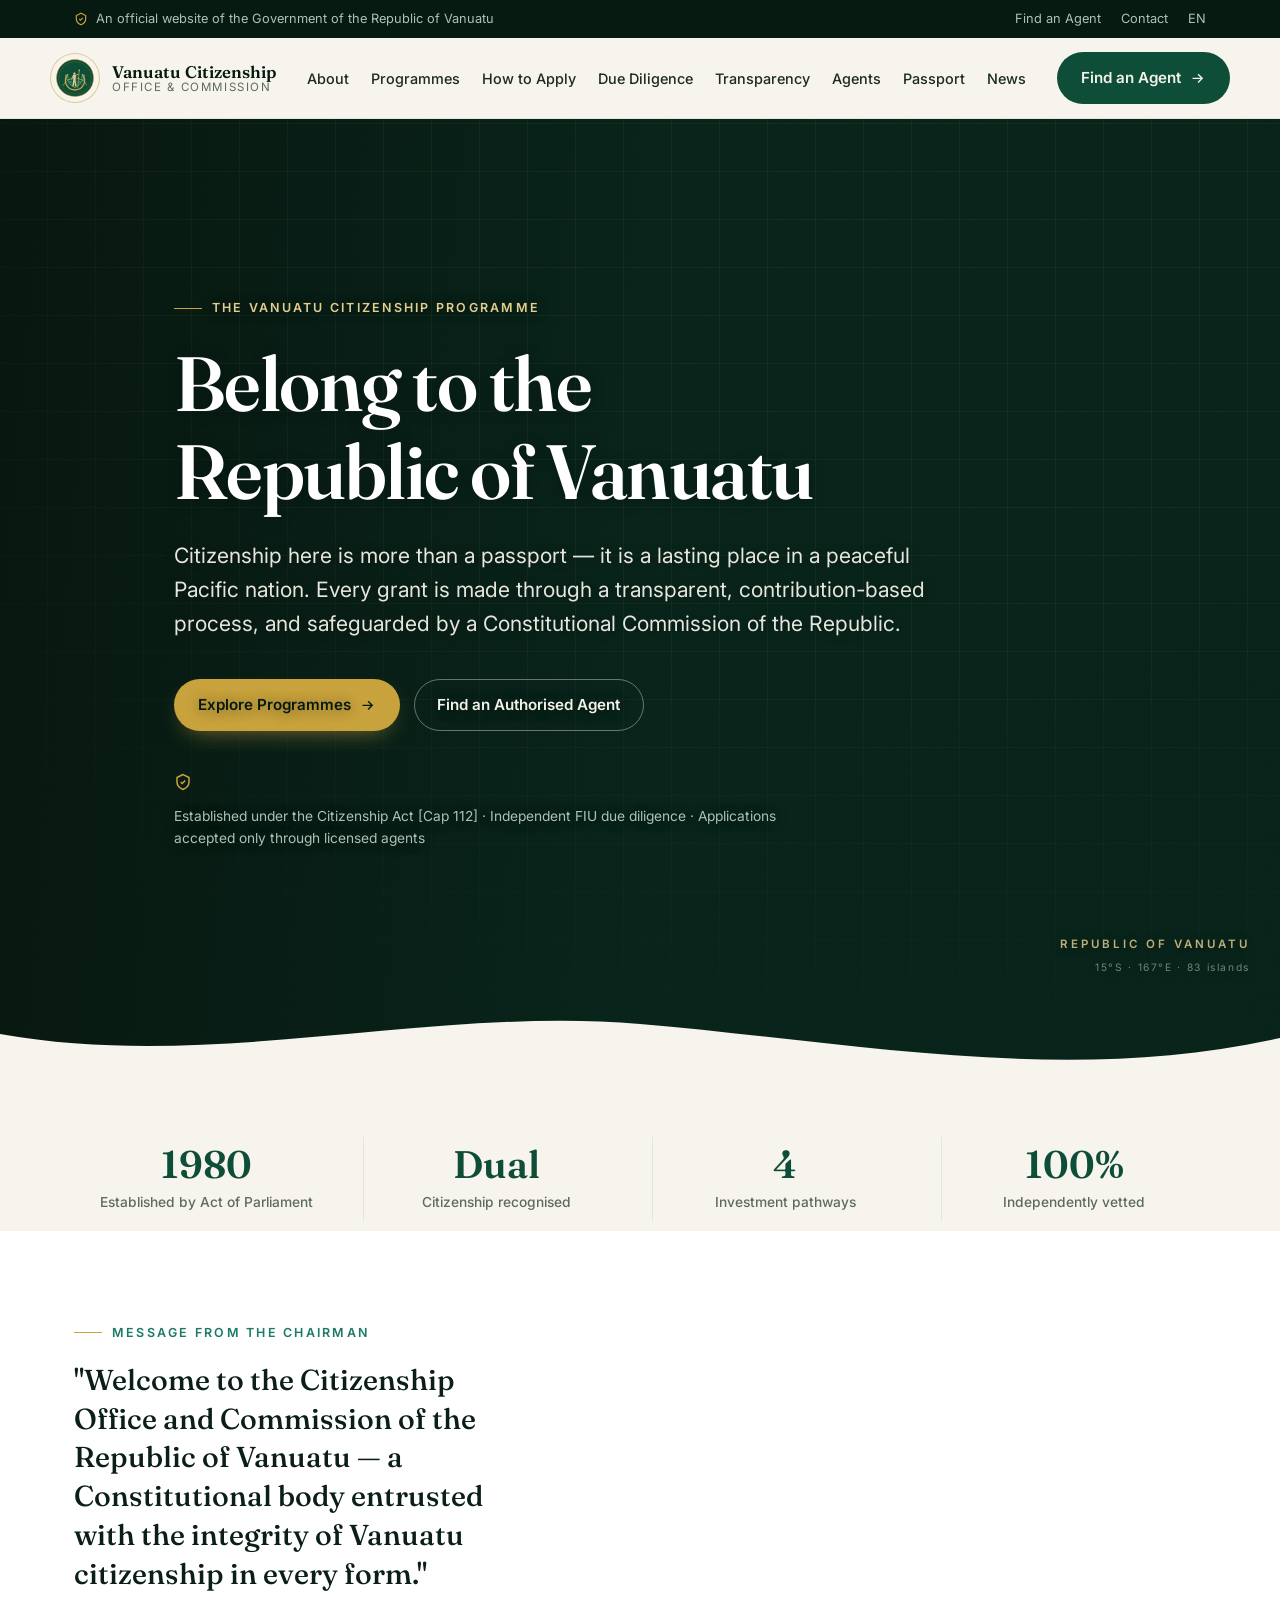
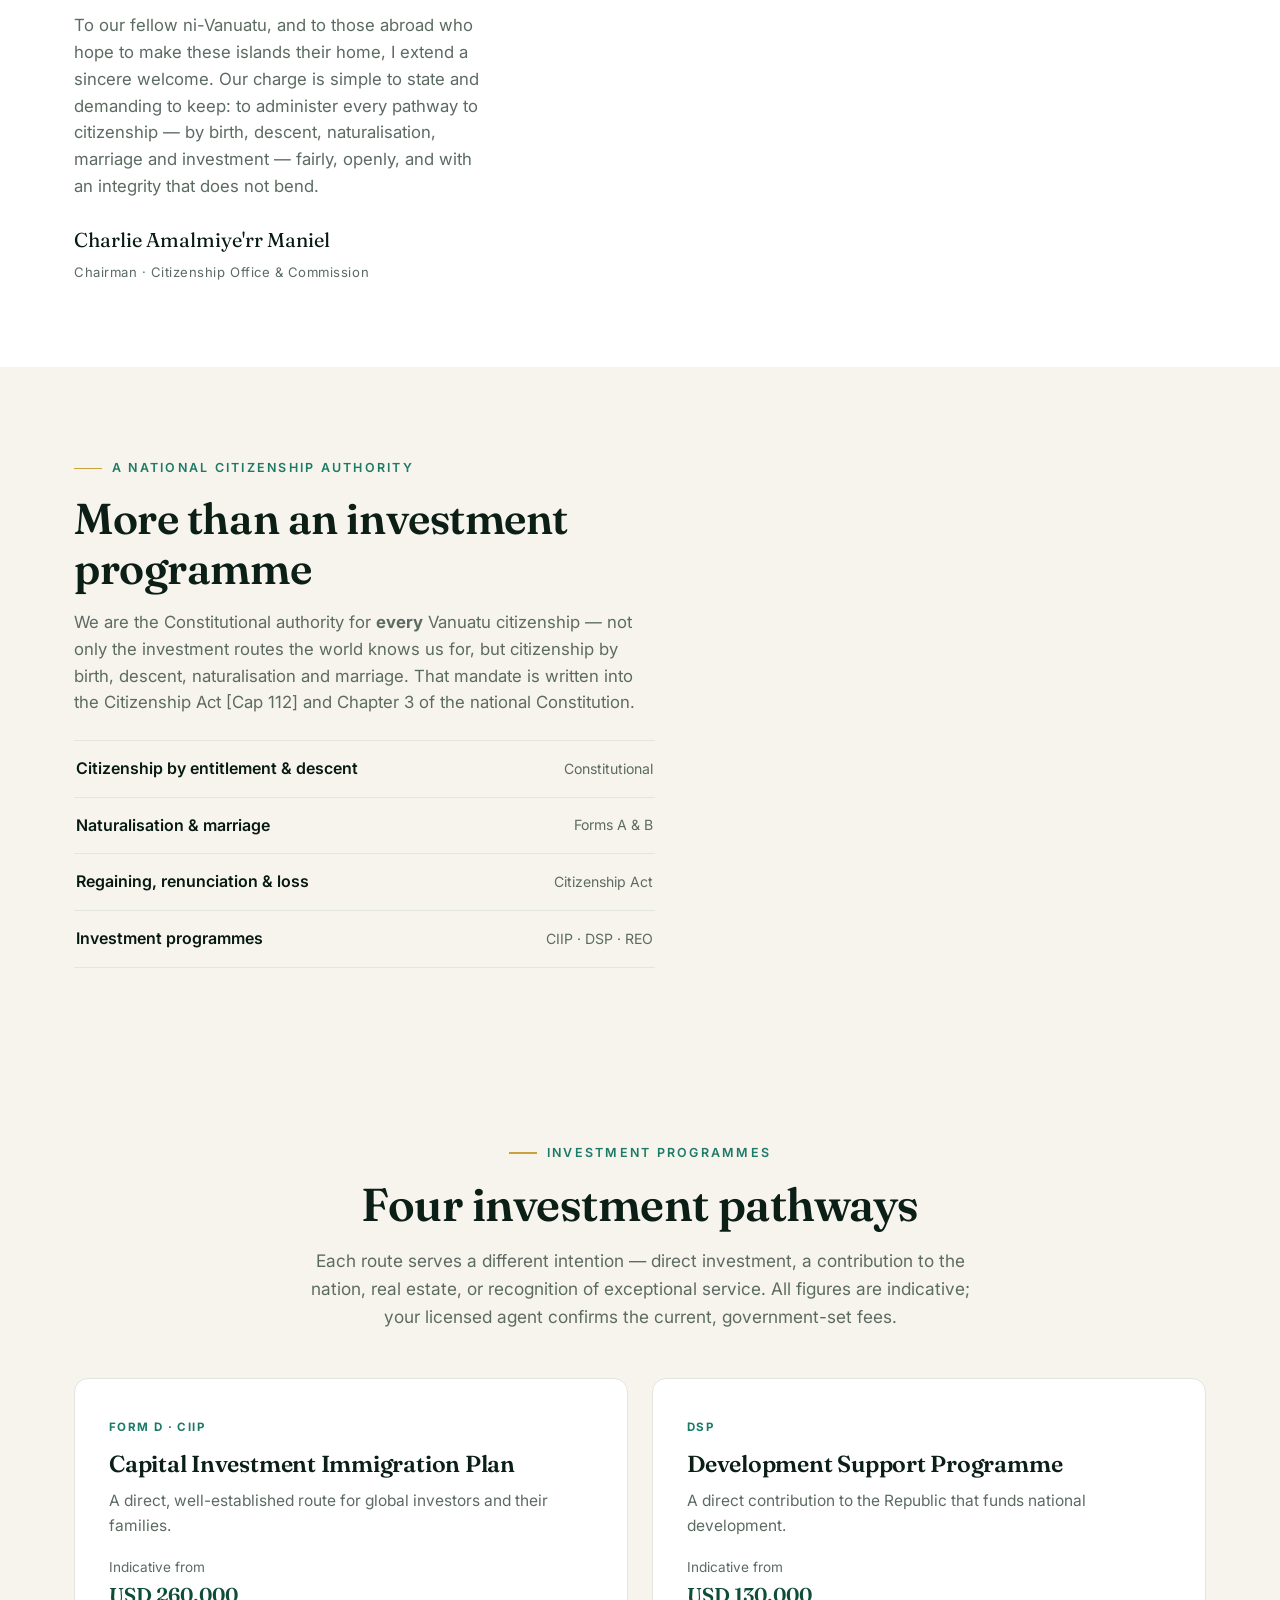
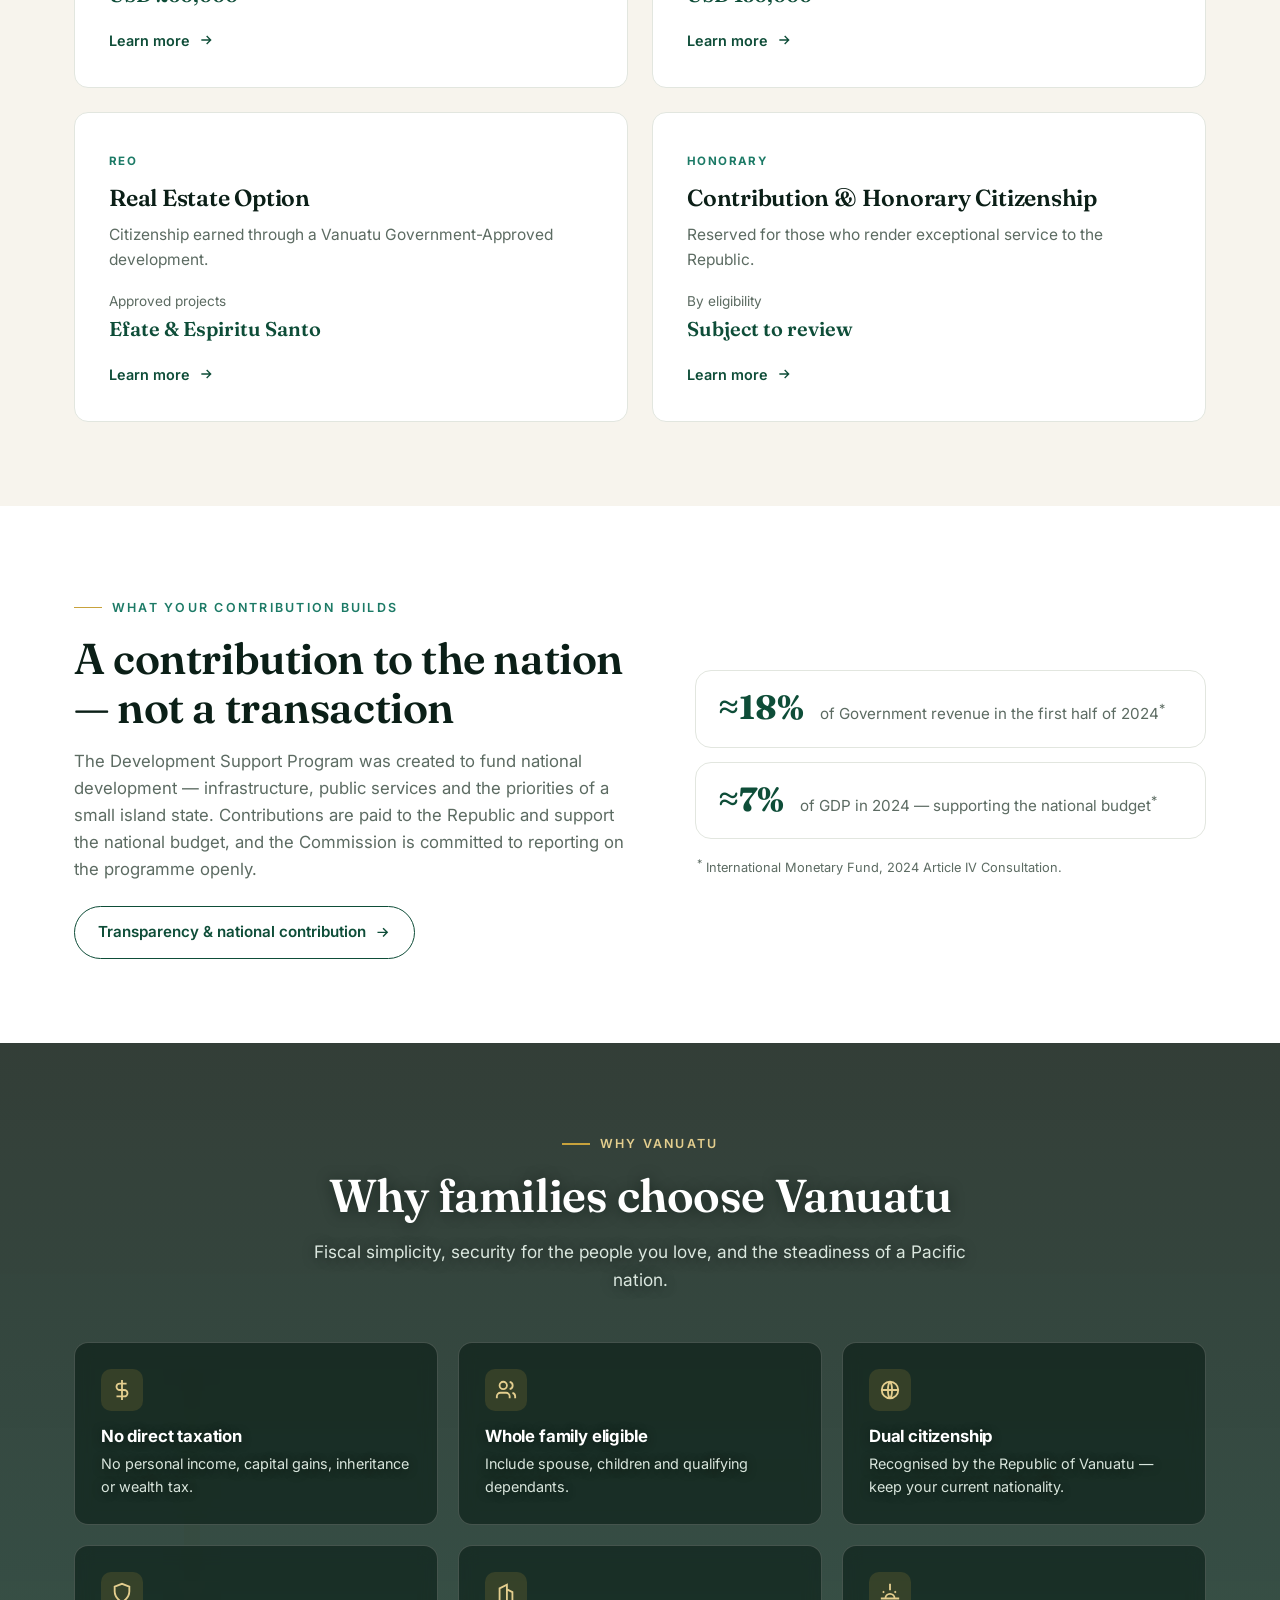
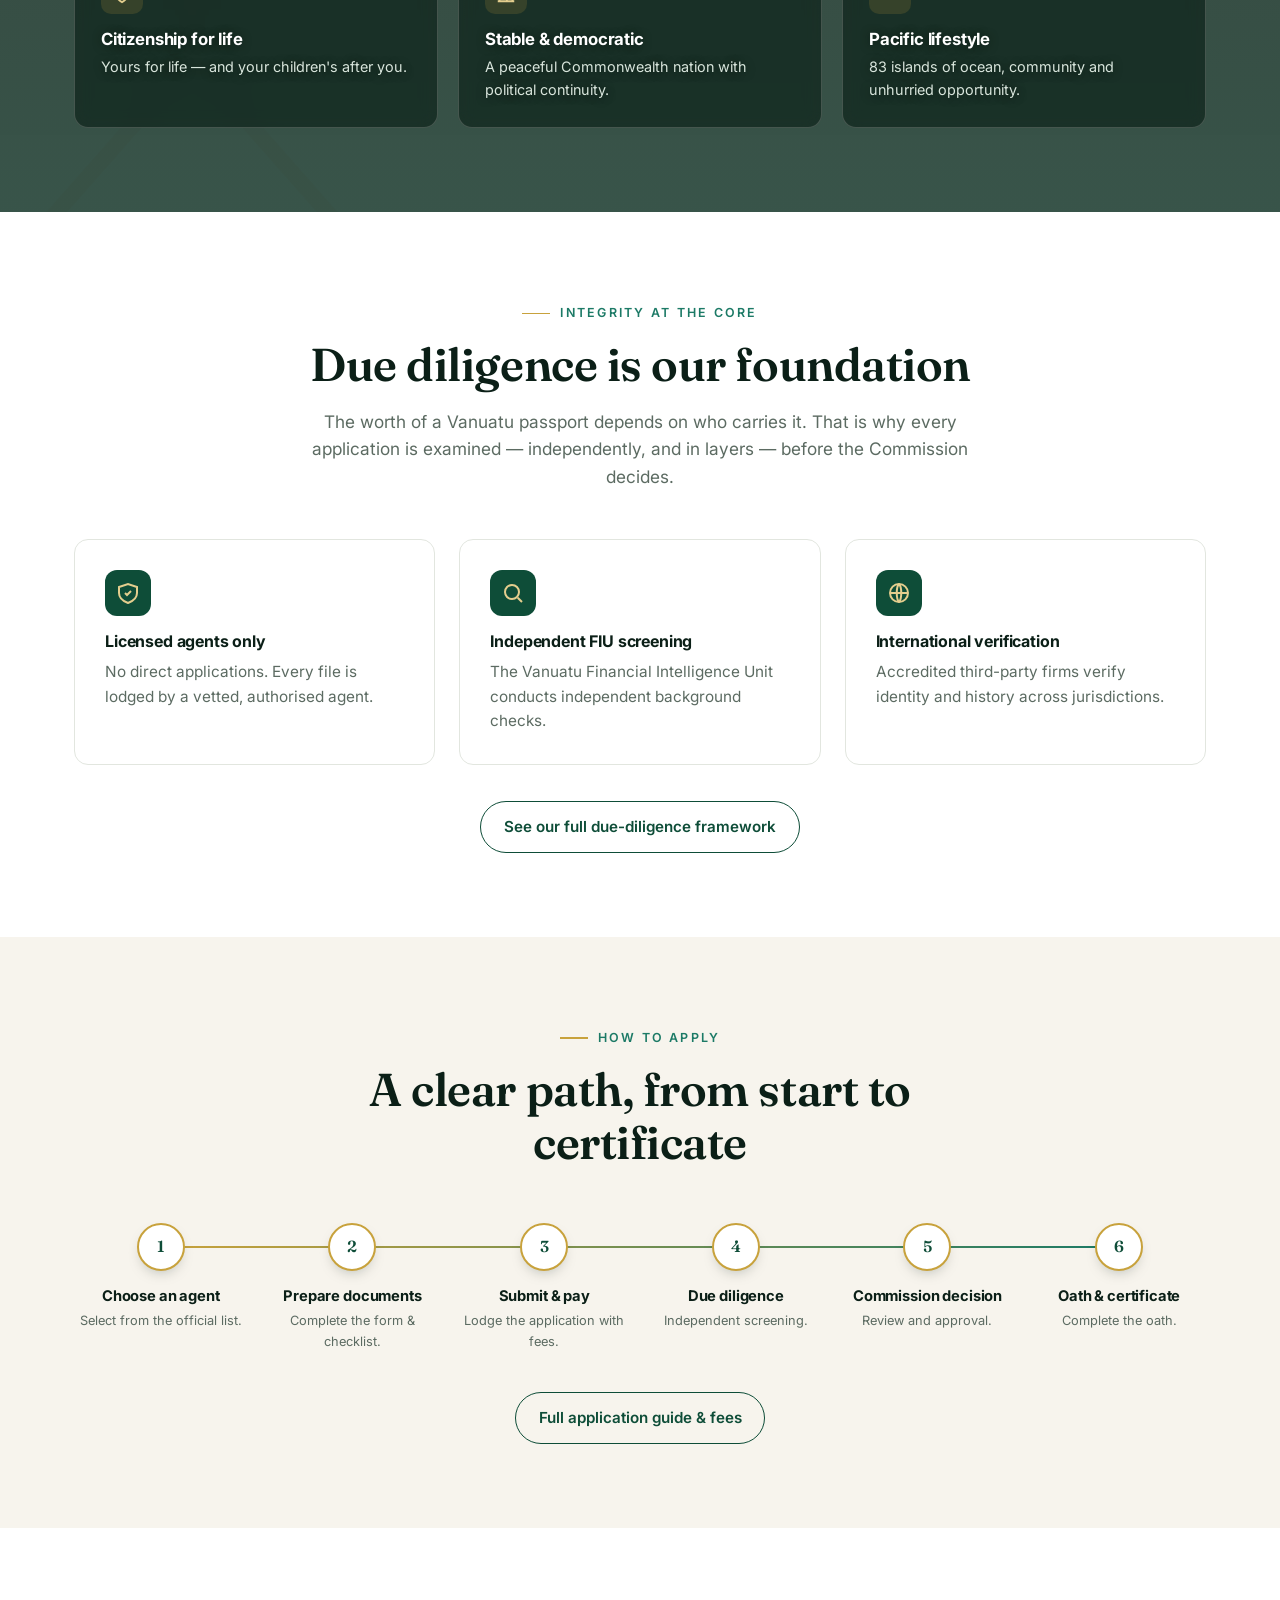
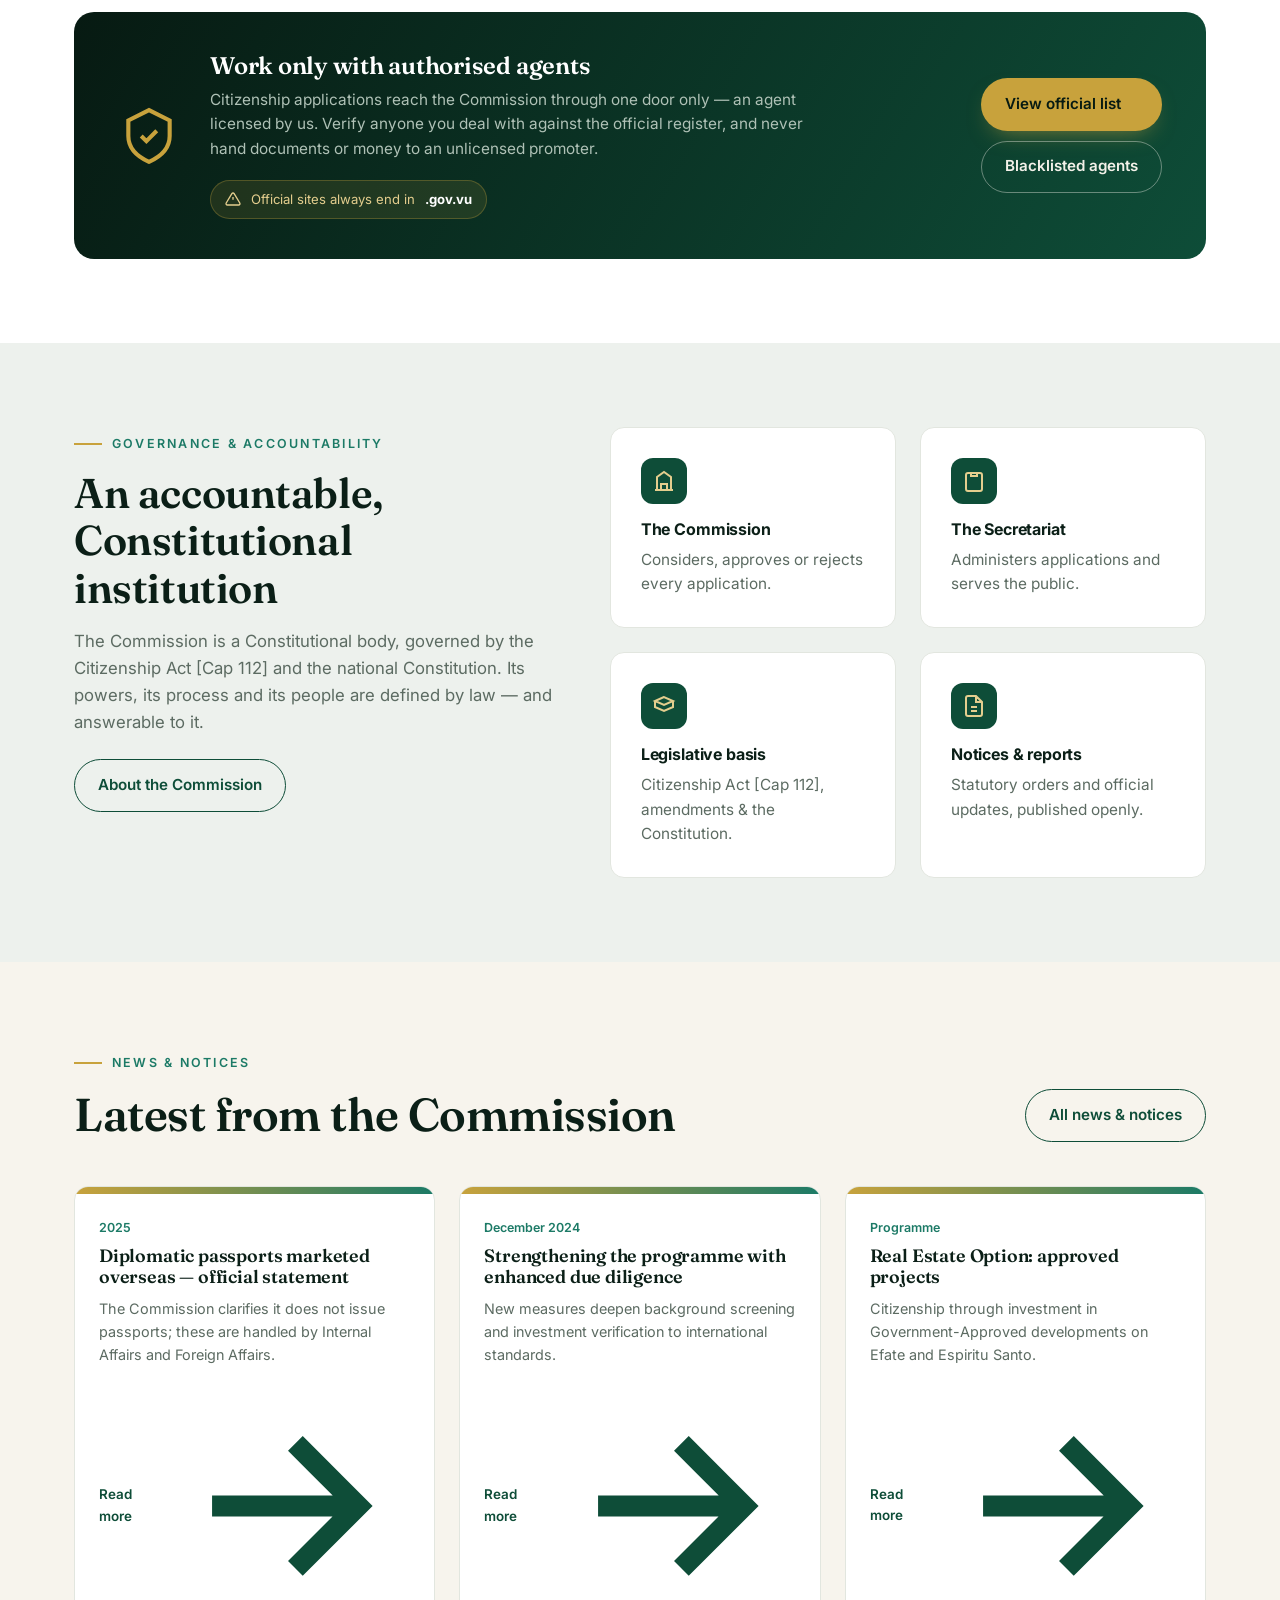
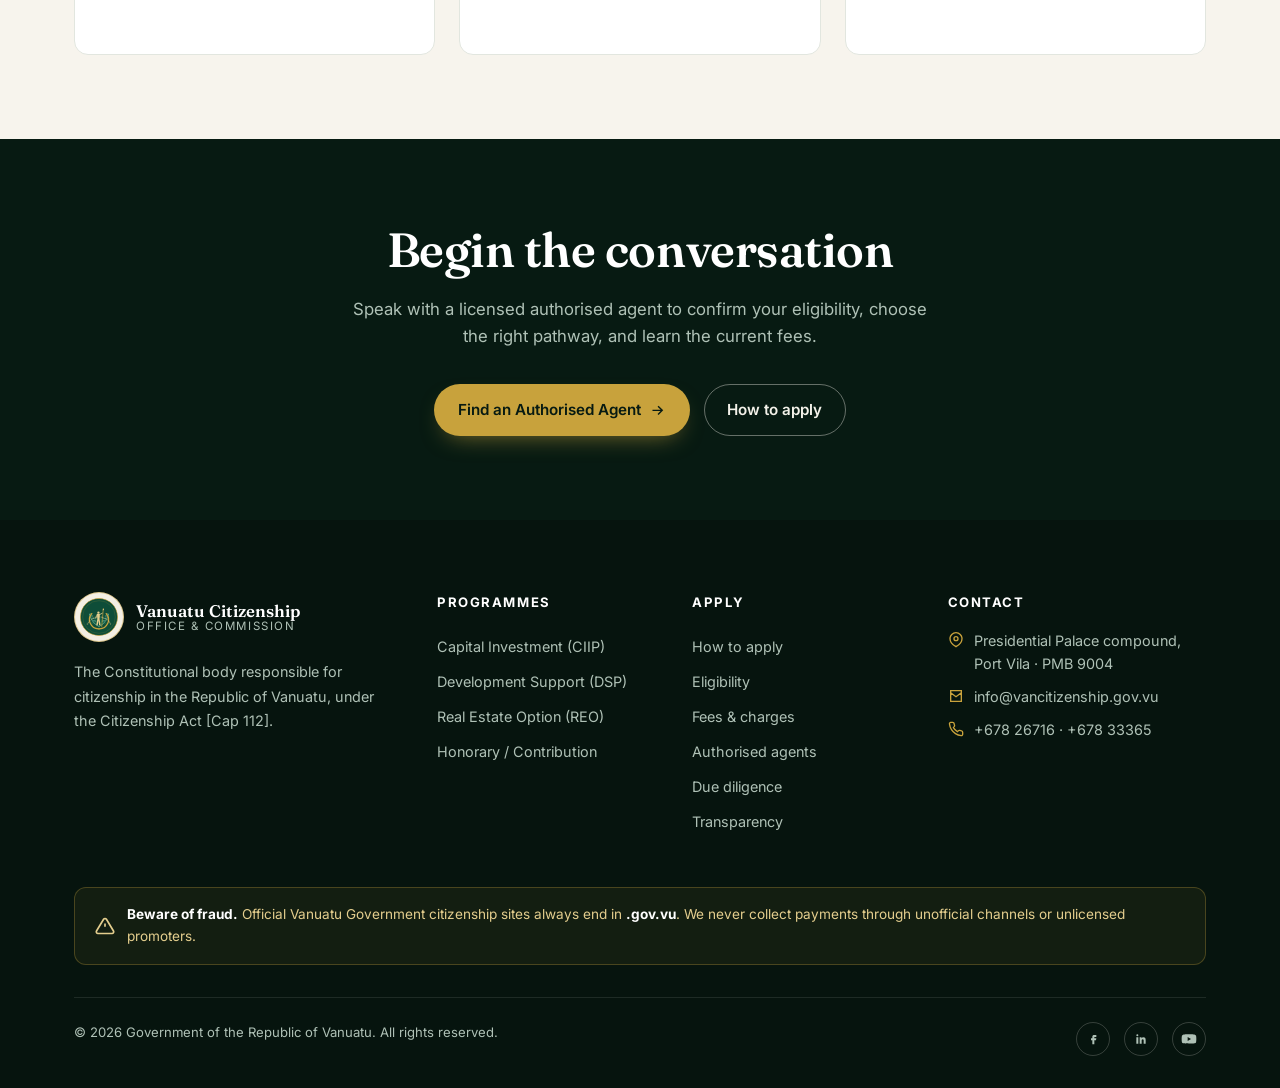
==== commit 94a28330: "Add Transparency & Accountability page; native org chart on About; site-wide nav + cross-links" ====
--- a/index.html
+++ b/index.html
@@ -40,7 +40,7 @@
       <a data-nav="about.html" href="about.html">About</a>
       <a data-nav="programmes.html" href="programmes.html">Programmes</a>
       <a data-nav="how-to-apply.html" href="how-to-apply.html">How to Apply</a>
-      <a data-nav="due-diligence.html" href="due-diligence.html">Due Diligence</a>
+      <a data-nav="due-diligence.html" href="due-diligence.html">Due Diligence</a><a data-nav="transparency.html" href="transparency.html">Transparency</a>
       <a data-nav="agents.html" href="agents.html">Agents</a>
       <a data-nav="passport.html" href="passport.html">Passport</a>
       <a data-nav="news.html" href="news.html">News</a>
@@ -66,7 +66,7 @@
     <a href="about.html">About</a>
     <a href="programmes.html">Programmes</a>
     <a href="how-to-apply.html">How to Apply</a>
-    <a href="due-diligence.html">Due Diligence</a>
+    <a href="due-diligence.html">Due Diligence</a><a href="transparency.html">Transparency</a>
     <a href="agents.html">Authorised Agents</a>
     <a href="passport.html">Passport</a>
     <a href="news.html">News</a>
@@ -160,6 +160,33 @@
       <a class="prog reveal" href="programmes.html#dsp"><span class="tag">DSP</span><h3>Development Support Programme</h3><p>A direct contribution to the Republic that funds national development.</p><div class="from">Indicative from<b>USD 130,000</b></div><span class="more">Learn more <svg viewBox="0 0 24 24" fill="none" stroke="currentColor" stroke-width="2"><path d="M5 12h14M13 6l6 6-6 6"/></svg></span></a>
       <a class="prog reveal" href="programmes.html#reo"><span class="tag">REO</span><h3>Real Estate Option</h3><p>Citizenship earned through a Vanuatu Government-Approved development.</p><div class="from">Approved projects<b>Efate &amp; Espiritu Santo</b></div><span class="more">Learn more <svg viewBox="0 0 24 24" fill="none" stroke="currentColor" stroke-width="2"><path d="M5 12h14M13 6l6 6-6 6"/></svg></span></a>
       <a class="prog reveal" href="programmes.html#honorary"><span class="tag">Honorary</span><h3>Contribution &amp; Honorary Citizenship</h3><p>Reserved for those who render exceptional service to the Republic.</p><div class="from">By eligibility<b>Subject to review</b></div><span class="more">Learn more <svg viewBox="0 0 24 24" fill="none" stroke="currentColor" stroke-width="2"><path d="M5 12h14M13 6l6 6-6 6"/></svg></span></a>
+    </div>
+  </div>
+</section>
+
+<!-- National contribution -->
+<section class="bg-paper">
+  <div class="container">
+    <div class="layout" style="grid-template-columns:1.05fr .95fr;gap:56px;align-items:center">
+      <div class="reveal">
+        <span class="eyebrow" style="color:var(--teal)">What your contribution builds</span>
+        <h2 style="font-size:clamp(1.9rem,3.4vw,2.7rem);margin-top:16px">A contribution to the nation — not a transaction</h2>
+        <p style="margin-top:16px;color:var(--muted);font-size:1.05rem">The Development Support Program was created to fund national development — infrastructure, public services and the priorities of a small island state. Contributions are paid to the Republic and support the national budget, and the Commission is committed to reporting on the programme openly.</p>
+        <a class="btn btn-outline" style="margin-top:24px" href="transparency.html">Transparency &amp; national contribution
+          <svg viewBox="0 0 24 24" fill="none" stroke="currentColor" stroke-width="2"><path d="M5 12h14M13 6l6 6-6 6"/></svg>
+        </a>
+      </div>
+      <div class="reveal" style="display:grid;gap:14px">
+        <div style="display:flex;align-items:baseline;gap:16px;padding:20px 22px;border:1px solid var(--line);border-radius:16px;background:var(--paper)">
+          <b style="font-family:var(--serif);font-size:2.1rem;color:var(--green);line-height:1">≈18%</b>
+          <span style="color:var(--muted);font-size:.95rem">of Government revenue in the first half of 2024<sup>*</sup></span>
+        </div>
+        <div style="display:flex;align-items:baseline;gap:16px;padding:20px 22px;border:1px solid var(--line);border-radius:16px;background:var(--paper)">
+          <b style="font-family:var(--serif);font-size:2.1rem;color:var(--green);line-height:1">≈7%</b>
+          <span style="color:var(--muted);font-size:.95rem">of GDP in 2024 — supporting the national budget<sup>*</sup></span>
+        </div>
+        <p style="color:var(--muted);font-size:.8rem;margin:2px 2px 0"><sup>*</sup> International Monetary Fund, 2024 Article IV Consultation.</p>
+      </div>
     </div>
   </div>
 </section>
@@ -287,7 +314,7 @@
         <p>The Constitutional body responsible for citizenship in the Republic of Vanuatu, under the Citizenship Act [Cap 112].</p>
       </div>
       <div class="foot-col"><h5>Programmes</h5><a href="programmes.html#ciip">Capital Investment (CIIP)</a><a href="programmes.html#dsp">Development Support (DSP)</a><a href="programmes.html#reo">Real Estate Option (REO)</a><a href="programmes.html#honorary">Honorary / Contribution</a></div>
-      <div class="foot-col"><h5>Apply</h5><a href="how-to-apply.html">How to apply</a><a href="how-to-apply.html#eligibility">Eligibility</a><a href="how-to-apply.html#fees">Fees &amp; charges</a><a href="agents.html">Authorised agents</a><a href="due-diligence.html">Due diligence</a></div>
+      <div class="foot-col"><h5>Apply</h5><a href="how-to-apply.html">How to apply</a><a href="how-to-apply.html#eligibility">Eligibility</a><a href="how-to-apply.html#fees">Fees &amp; charges</a><a href="agents.html">Authorised agents</a><a href="due-diligence.html">Due diligence</a><a href="transparency.html">Transparency</a></div>
       <div class="foot-col foot-contact"><h5>Contact</h5>
         <p><svg viewBox="0 0 24 24" fill="none" stroke="currentColor" stroke-width="2"><path d="M21 10c0 7-9 12-9 12s-9-5-9-12a9 9 0 0 1 18 0Z"/><circle cx="12" cy="10" r="3"/></svg> Presidential Palace compound, Port Vila · PMB 9004</p>
         <p><svg viewBox="0 0 24 24" fill="none" stroke="currentColor" stroke-width="2"><path d="M4 4h16v16H4zM4 7l8 6 8-6"/></svg> info@vancitizenship.gov.vu</p>
